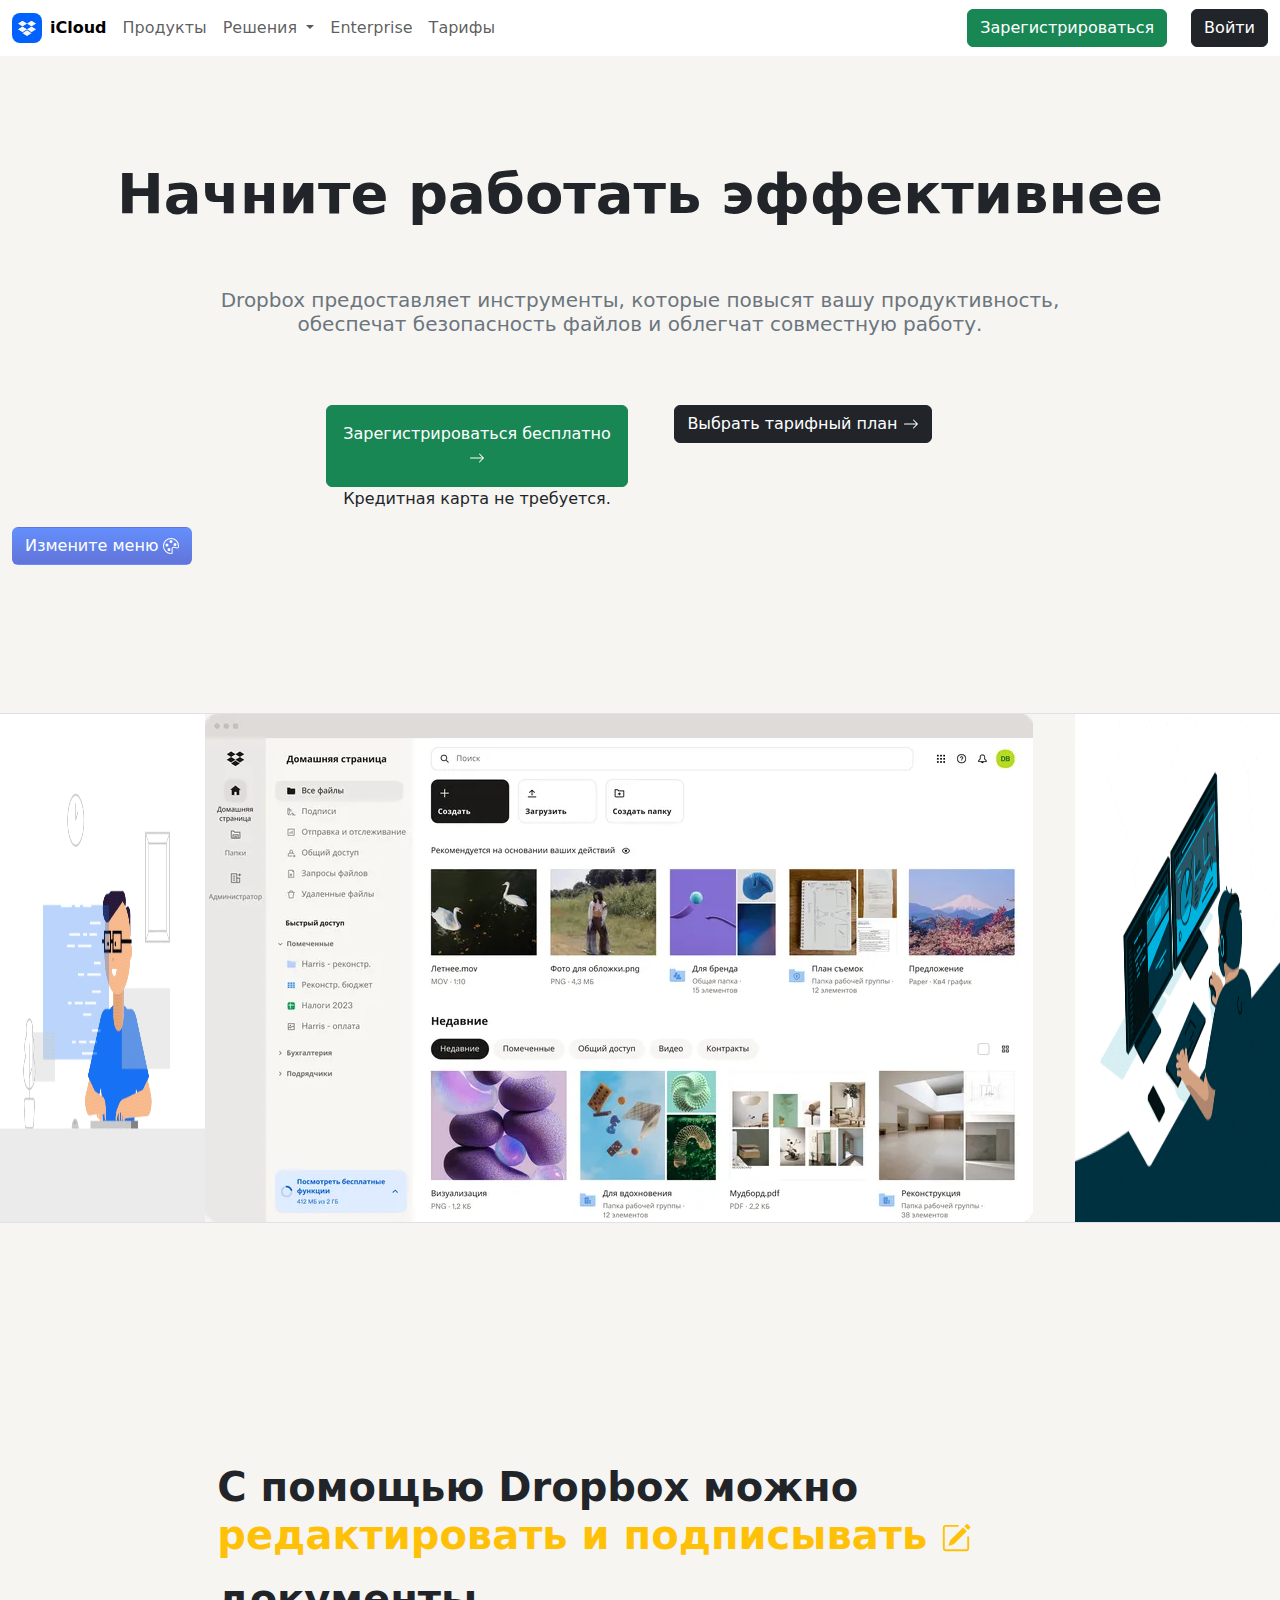
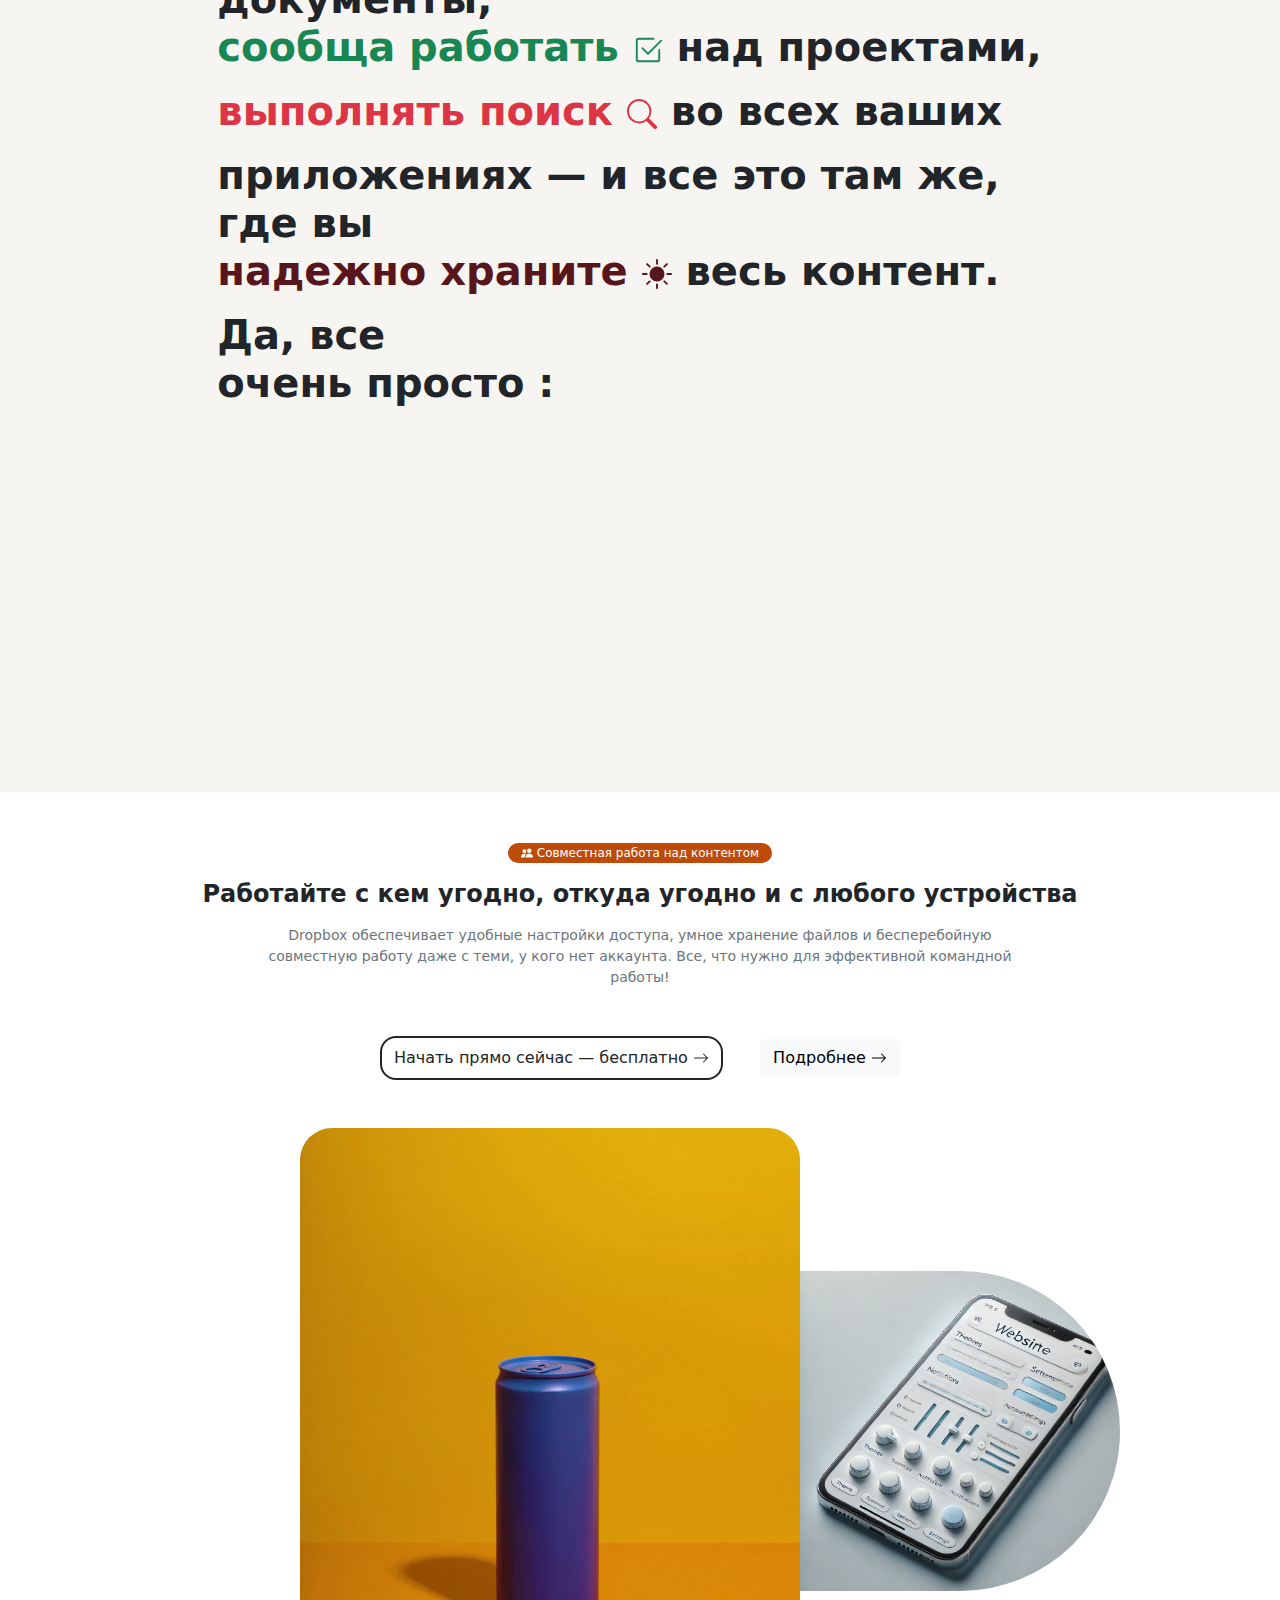
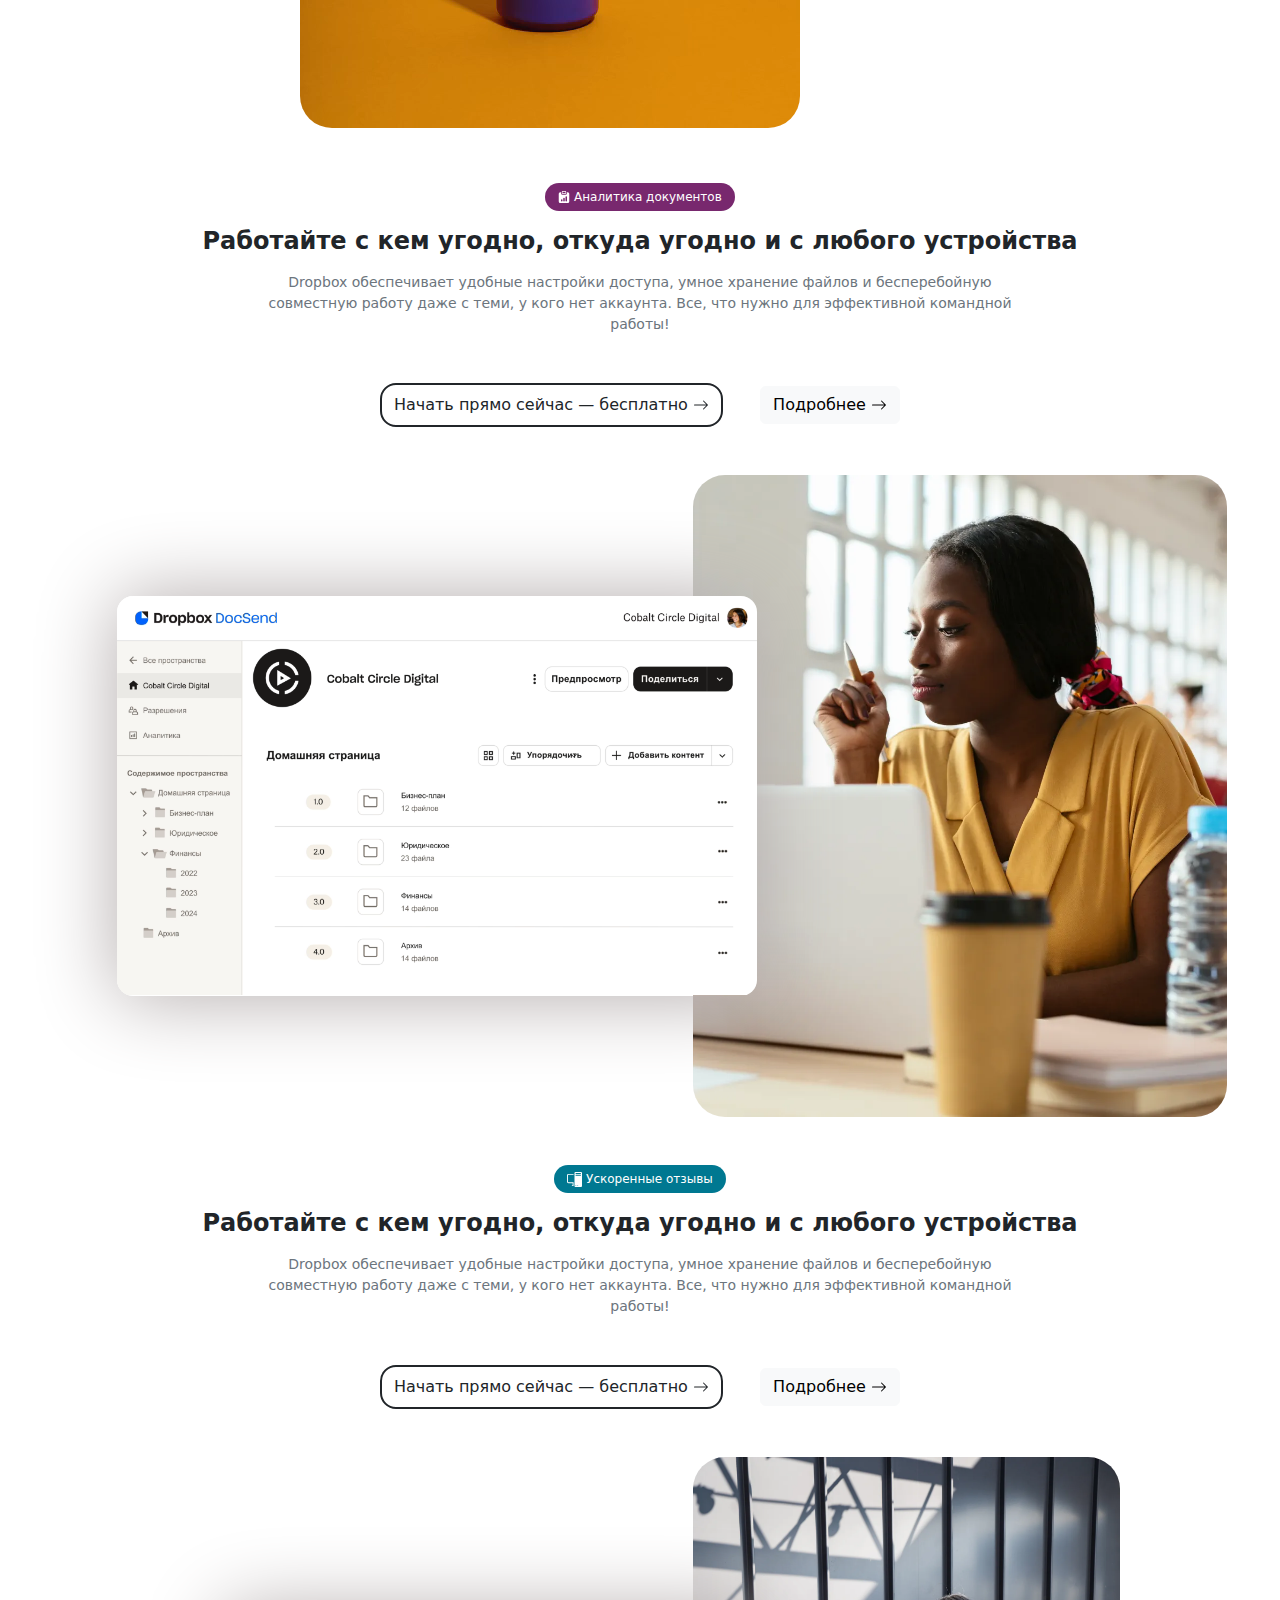
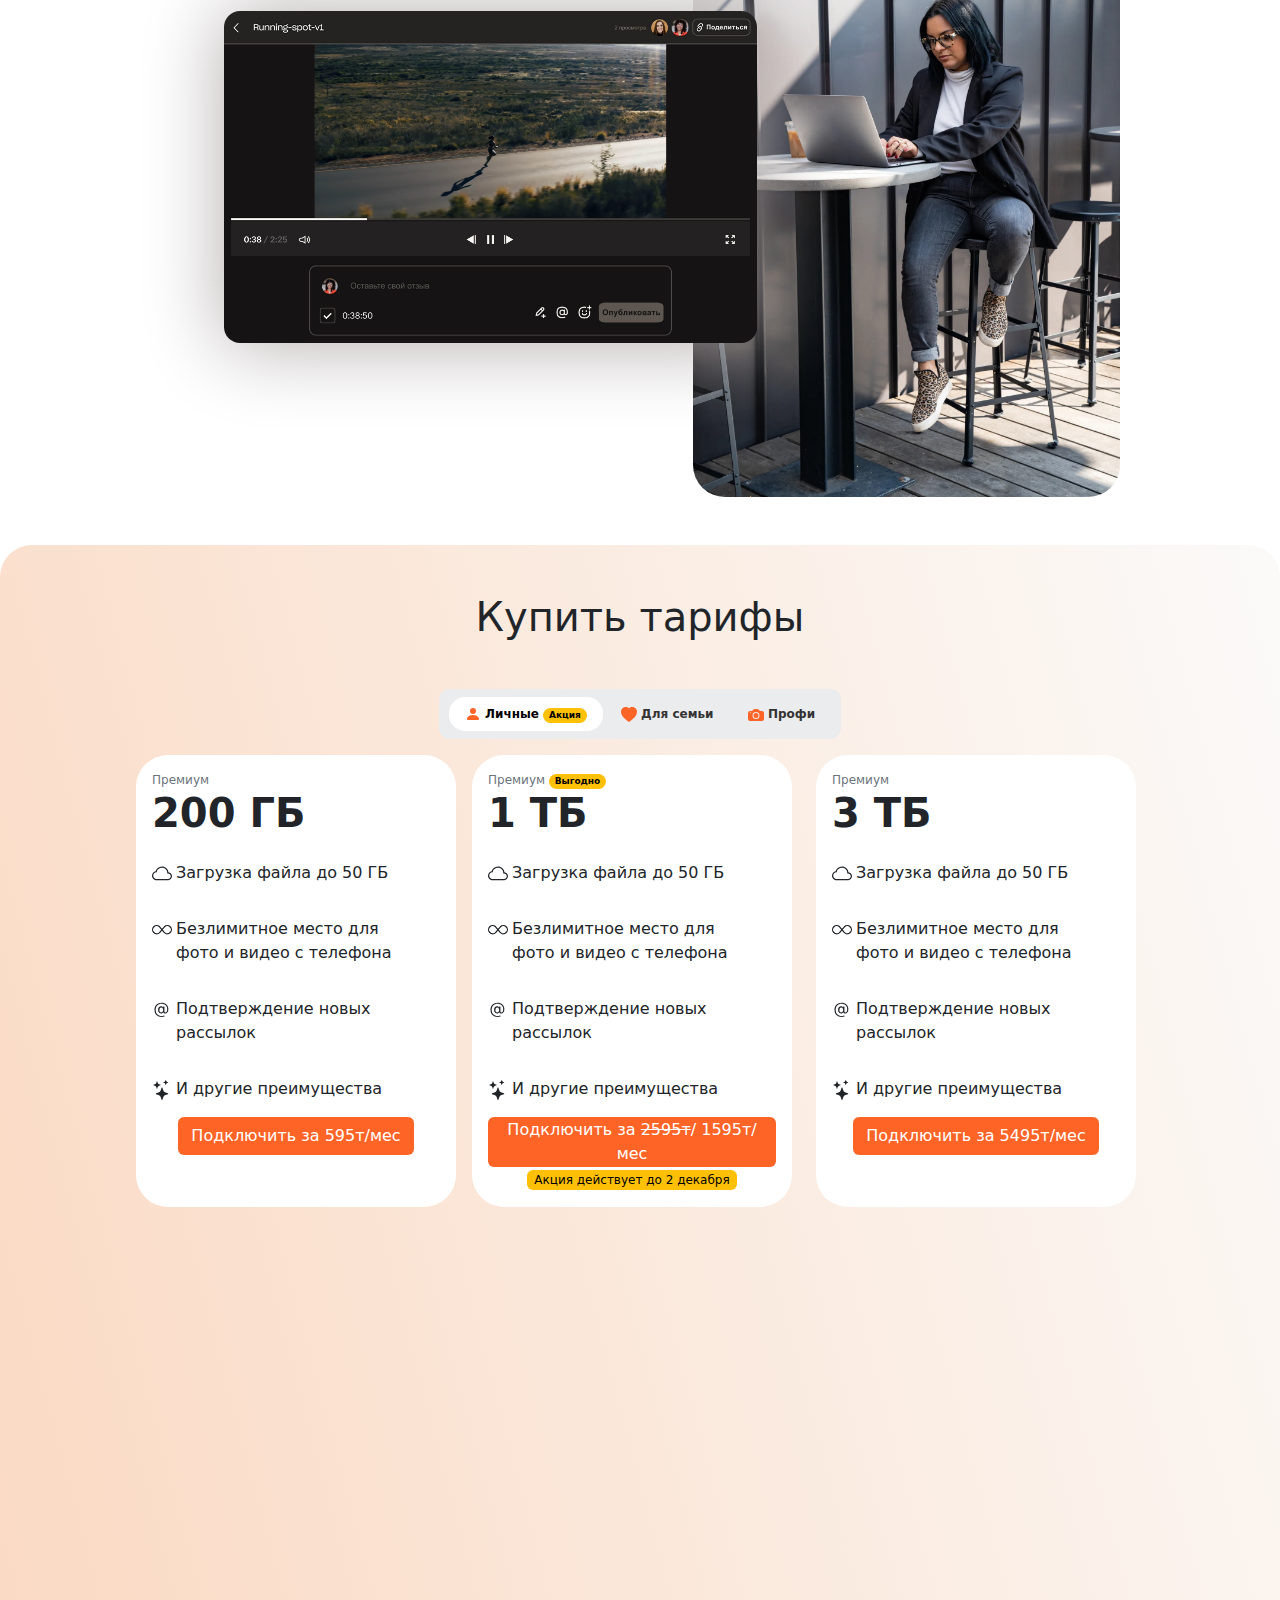
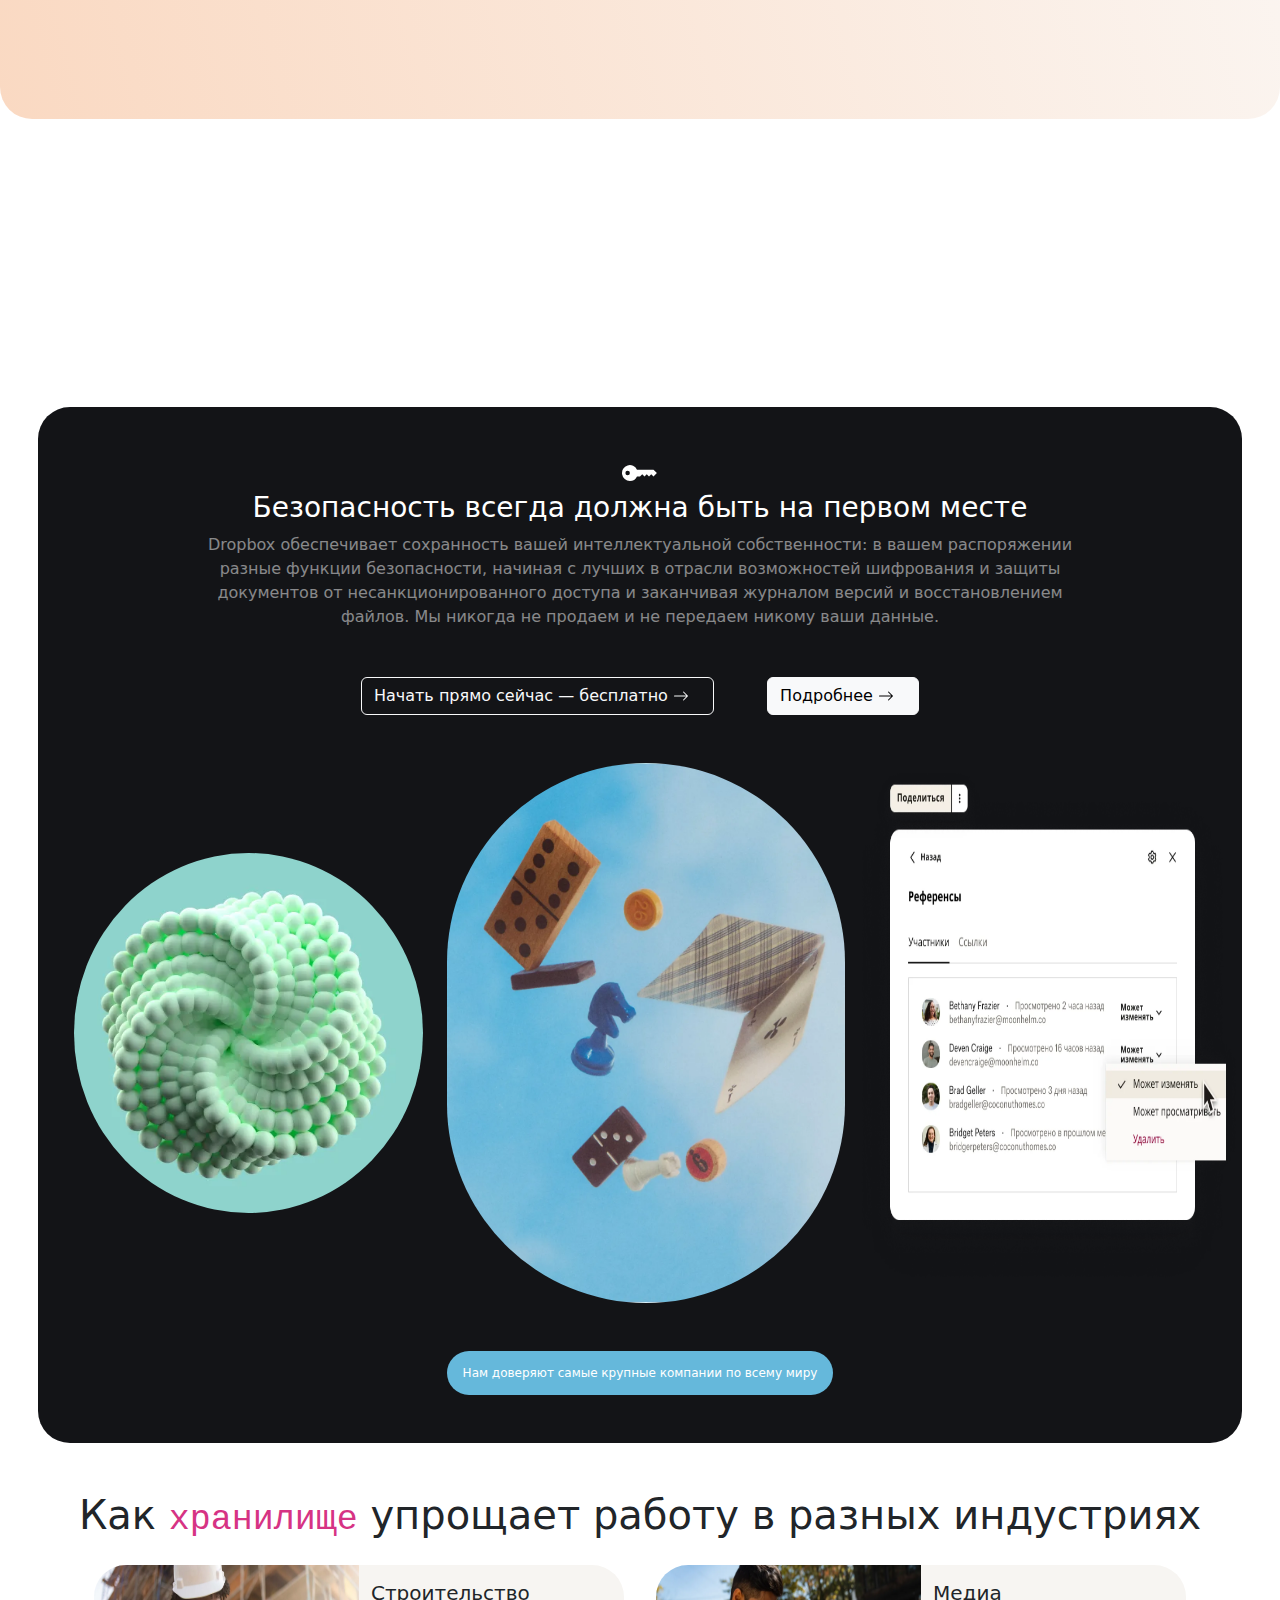
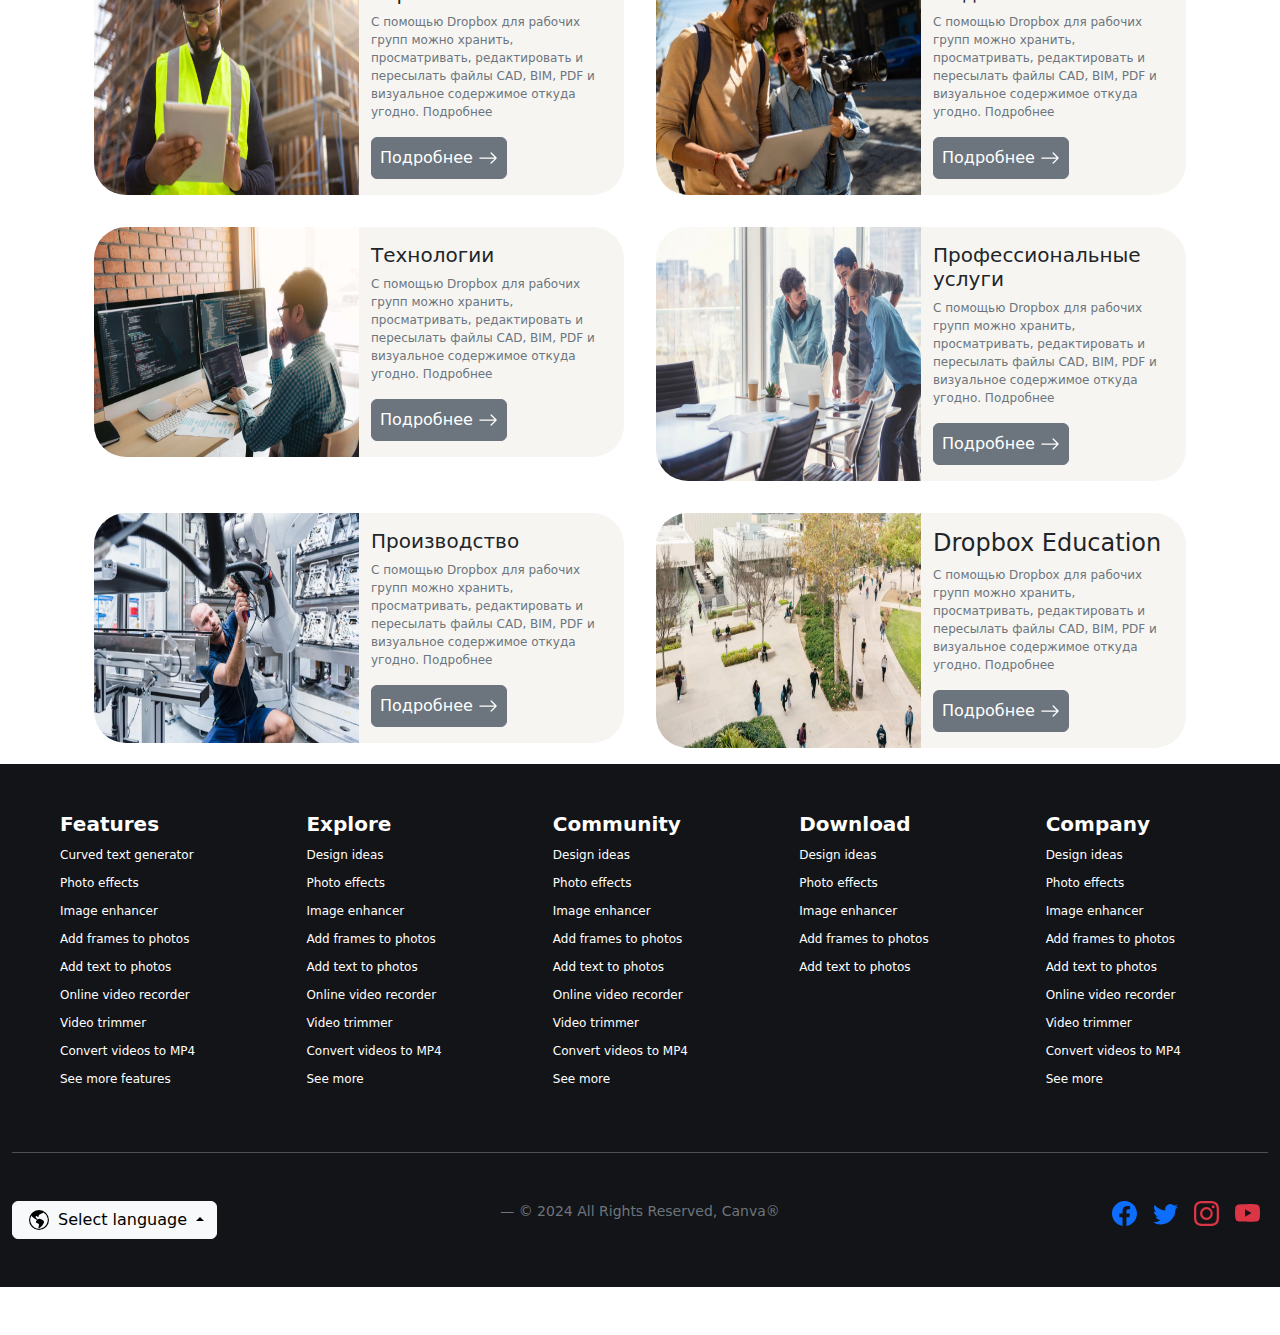
==== index.html @ e16e4b94 "Image archive" ====
<!DOCTYPE html>
<html lang="en">
  <head>
    <meta charset="UTF-8" />
    <meta name="viewport" content="width=device-width, initial-scale=1.0" />
    <title>Cloud</title>
    <link
      href="https://cdn.jsdelivr.net/npm/bootstrap@5.3.3/dist/css/bootstrap.min.css"
      rel="stylesheet"
      integrity="sha384-QWTKZyjpPEjISv5WaRU9OFeRpok6YctnYmDr5pNlyT2bRjXh0JMhjY6hW+ALEwIH"
      crossorigin="anonymous"
    />
    <link rel="stylesheet" href="./css/costom.css" />
  </head>
  <body>
   
    <div class="container-fluid overflowHidden p-0">
       <!-- navbar menu -->
      <nav class="navbar navbar-expand-lg " id="changeBg">
        <div class="container-fluid">
          <img
            src="../img/cloud2.png"
            alt="Logo"
            width="30"
            height="30"
            class="d-inline-block rounded-3 align-text-top"
          />
          <button
            class="navbar-toggler"
            type="button"
            data-bs-toggle="collapse"
            data-bs-target="#navbarSupportedContent"
            aria-controls="navbarSupportedContent"
            aria-expanded="false"
            aria-label="Toggle navigation"
          >
            <span class="navbar-toggler-icon"></span>
          </button>
          <div class="collapse navbar-collapse" id="navbarSupportedContent">
            <ul class="navbar-nav me-auto mb-2 mb-lg-0">
              <li class="nav-item">
                <a
                  class="nav-link fw-bolder active"
                  aria-current="page"
                  href="#"
                  >iCloud</a
                >
              </li>
              <li class="nav-item">
                <a class="nav-link" href="#"> Продукты</a>
              </li>
              <li class="nav-item dropdown">
                <a
                  class="nav-link dropdown-toggle"
                  href="#"
                  role="button"
                  data-bs-toggle="dropdown"
                  aria-expanded="false"
                >
                  Решения
                </a>
                <ul class="dropdown-menu">
                  <li><a class="dropdown-item" href="#">Action</a></li>
                  <li><a class="dropdown-item" href="#">Another action</a></li>
                  <li><hr class="dropdown-divider" /></li>
                  <li>
                    <a class="dropdown-item" href="#">Something else here</a>
                  </li>
                </ul>
              </li>
              <li class="nav-item">
                <a class="nav-link">Enterprise</a>
              </li>
              <li class="nav-item">
                <a class="nav-link">Тарифы</a>
              </li>
            </ul>
            
            
            <form class="d-flex" >
              <!-- Button trigger modal -->
           
                <button type="button" class="btn btn-success mx-lg-4 my-2 my-lg-0" data-bs-toggle="modal" data-bs-target="#staticBackdrop">
                  Зарегистрироваться
                </button>
              

             <!-- Modal -->
             <div class="modal fade" id="staticBackdrop" data-bs-backdrop="static" data-bs-keyboard="false" tabindex="-1" aria-labelledby="staticBackdropLabel" aria-hidden="true">
               <div class="modal-dialog">
                 <div class="modal-content">
                   <div class="modal-header">
                     <h1 class="modal-title fs-5" id="staticBackdropLabel">Зарегистрироваться или войти</h1>
                     <button type="button" class="btn-close" data-bs-dismiss="modal" aria-label="Close"></button>
                   </div>
                   <div class="modal-body">
                    
                    <form class="needs-validation" id="needs-validation" novalidate>
                      <div class="row">
                        <div class="col-11 m-3 position-relative">
                          <label for="validationTooltip01" class="form-label">First name</label>
                          <input type="text" class="form-control" id="validationTooltip01" placeholder="Введите имя:" required>
                          <div class="valid-tooltip">Looks good!</div>
                          <div class="invalid-tooltip">Пожалуйста, введите имя.</div>
                        </div>
                        <div class="col-11 m-3">
                          <label for="validationTooltip02" class="form-label">Last name</label>
                          <input type="text" class="form-control" id="validationTooltip02" placeholder="Введите фамилию:" required>
                          <div class="valid-tooltip">Looks good!</div>
                          <div class="invalid-tooltip">Пожалуйста, введите фамилию.</div>
                        </div>
                        <div class="col-11 m-3">
                          <label for="validationCustomUsername" class="form-label">Username</label>
                          <div class="input-group has-validation">
                            <input type="email" class="form-control" id="validationCustomUsername" placeholder="Введите почту:" required>
                            <span class="input-group-text">@</span>
                            <div class="invalid-feedback">Введите корректный email.</div>
                          </div>
                        </div>
                        <div class="col-11 m-3">
                          <label for="validationCustom01" class="form-label">Password</label>
                          <input type="password" class="form-control" id="validationCustom01" placeholder="Введите пароль:" required>
                          <div class="valid-feedback">Looks good!</div>
                          <div class="invalid-feedback">Пожалуйста, введите пароль.</div>
                        </div>
                        <a href="/cloud.html">
                          <div class="col-10 mx-5 mb-5 mt-3 d-grid">
                            <button class="btn btn-success" type="button"> Отправить</button>
                          </div>
                        </a>
                      </div>
                    </form>
                    

                   </div>
                   
                 </div>
               </div>
             </div>
             

                 

            </form>
            <form class="d-flex" >
              <!-- Button trigger modal -->
              <button type="button" class="btn btn-dark " data-bs-toggle="modal" data-bs-target="#staticBackdropTwo">
                Войти
              </button>

             <!-- Modal -->
             <div class="modal fade" id="staticBackdropTwo" data-bs-backdrop="static" data-bs-keyboard="false" tabindex="-1" aria-labelledby="staticBackdropLabelTwo" aria-hidden="true">
               <div class="modal-dialog">
                 <div class="modal-content">
                   <div class="modal-header">
                     <h1 class="modal-title fs-5" id="staticBackdropLabelTwo">
                      Зарегистрироваться или войти
                     </h1>
                     <button type="button" class="btn-close" data-bs-dismiss="modalTwo" aria-label="Close"></button>
                   </div>
                   <div class="modal-body">
                    
                    <form class="needs-validation" id="needs-validationtwo" novalidate>
                      <div class="row">
                       
                        <div class="col-11 m-3">
                          <label for="validationCustomUsername" class="form-label">Username</label>
                          <div class="input-group has-validation">
                            <input type="email" class="form-control" id="validationCustomUsernametwo" placeholder="Введите почту:" required>
                            <span class="input-group-text">@</span>
                            <div class="invalid-feedback">Введите корректный email.</div>
                          </div>
                        </div>
                        <div class="col-11 m-3">
                          <label for="validationCustom01" class="form-label">Password</label>
                          <input type="password" class="form-control" id="validationCustom02" placeholder="Введите пароль:" required>
                          <div class="valid-feedback">Looks good!</div>
                          <div class="invalid-feedback">Пожалуйста, введите пароль.</div>
                        </div>
                        <a href="/cloud.html">
                          <div class="col-10 mx-5 mb-5 mt-3 d-grid">
                            <button class="btn btn-success" type="button"> Отправить</button>
                          </div>
                        </a>
                      </div>
                    </form>
                    

                   </div>
                   
                 </div>
               </div>
             </div>
             

                 

            </form>
            
            
          </div>
        </div>
      </nav>
      <!-- navbar menu -->

      <!-- main -->

      <div
        class="container-costom d-flex align-items-center main-nav costom-bg"
      >
        <div class="row vh-50  text-center">
          <div class="col-12">
            <p class="display-4  fw-bold">Начните работать эффективнее</p>
          </div>
          <div class="col-12  mb-3">
            <p class="h5 text-secondary">
              Dropbox предоставляет инструменты, которые повысят вашу
              продуктивность, <br />
              обеспечат безопасность файлов и облегчат совместную работу.
            </p>
          </div>
          <div class="col-12 ">
            <div class="row d-flex  justify-content-center">
              <div class="col-md-3 ">
                <button class="btn btn-success py-3">
                  Зарегистрироваться бесплатно
                  <svg
                    xmlns="http://www.w3.org/2000/svg"
                    width="16"
                    height="16"
                    fill="currentColor"
                    class="bi bi-arrow-right"
                    viewBox="0 0 16 16"
                  >
                    <path
                      fill-rule="evenodd"
                      d="M1 8a.5.5 0 0 1 .5-.5h11.793l-3.147-3.146a.5.5 0 0 1 .708-.708l4 4a.5.5 0 0 1 0 .708l-4 4a.5.5 0 0 1-.708-.708L13.293 8.5H1.5A.5.5 0 0 1 1 8"
                    />
                  </svg>
                </button>
                <p class="fw-light">Кредитная карта не требуется.</p>
              </div>
              <div class="col-md-3 ">
                <button class="btn btn-dark">
                  Выбрать тарифный план
                  <svg
                    xmlns="http://www.w3.org/2000/svg"
                    width="16"
                    height="16"
                    fill="currentColor"
                    class="bi bi-arrow-right"
                    viewBox="0 0 16 16"
                  >
                    <path
                      fill-rule="evenodd"
                      d="M1 8a.5.5 0 0 1 .5-.5h11.793l-3.147-3.146a.5.5 0 0 1 .708-.708l4 4a.5.5 0 0 1 0 .708l-4 4a.5.5 0 0 1-.708-.708L13.293 8.5H1.5A.5.5 0 0 1 1 8"
                    />
                  </svg>
                </button>
              </div>
              <div class="row text-start">
                <div class="col-3 ">
                  <!-- Button trigger modal -->
                  <button type="button" class="btn costom-change-font-color" id="changeColorBtn"  data-bs-toggle="modal" data-bs-target="#exampleModal">
                    Измените меню 
                    <svg xmlns="http://www.w3.org/2000/svg" width="16" height="16" fill="currentColor" class="bi bi-palette" viewBox="0 0 16 16">
                      <path d="M8 5a1.5 1.5 0 1 0 0-3 1.5 1.5 0 0 0 0 3m4 3a1.5 1.5 0 1 0 0-3 1.5 1.5 0 0 0 0 3M5.5 7a1.5 1.5 0 1 1-3 0 1.5 1.5 0 0 1 3 0m.5 6a1.5 1.5 0 1 0 0-3 1.5 1.5 0 0 0 0 3"/>
                      <path d="M16 8c0 3.15-1.866 2.585-3.567 2.07C11.42 9.763 10.465 9.473 10 10c-.603.683-.475 1.819-.351 2.92C9.826 14.495 9.996 16 8 16a8 8 0 1 1 8-8m-8 7c.611 0 .654-.171.655-.176.078-.146.124-.464.07-1.119-.014-.168-.037-.37-.061-.591-.052-.464-.112-1.005-.118-1.462-.01-.707.083-1.61.704-2.314.369-.417.845-.578 1.272-.618.404-.038.812.026 1.16.104.343.077.702.186 1.025.284l.028.008c.346.105.658.199.953.266.653.148.904.083.991.024C14.717 9.38 15 9.161 15 8a7 7 0 1 0-7 7"/>
                    </svg>
                  </button>

                  <!-- Modal -->
                  <div class="modal fade " id="exampleModal" tabindex="-1" aria-labelledby="exampleModalLabel" aria-hidden="true">
                    <div class="modal-dialog ">
                      <div class="modal-content costomGradientCostom ">
                        <div class="modal-header">
                          <h1 class="modal-title fs-5" id="exampleModalLabel">
                            Измените цвета 
                            <svg xmlns="http://www.w3.org/2000/svg" width="26" height="26" fill="currentColor" class="bi bi-palette" viewBox="0 0 16 16">
                              <path d="M8 5a1.5 1.5 0 1 0 0-3 1.5 1.5 0 0 0 0 3m4 3a1.5 1.5 0 1 0 0-3 1.5 1.5 0 0 0 0 3M5.5 7a1.5 1.5 0 1 1-3 0 1.5 1.5 0 0 1 3 0m.5 6a1.5 1.5 0 1 0 0-3 1.5 1.5 0 0 0 0 3"/>
                              <path d="M16 8c0 3.15-1.866 2.585-3.567 2.07C11.42 9.763 10.465 9.473 10 10c-.603.683-.475 1.819-.351 2.92C9.826 14.495 9.996 16 8 16a8 8 0 1 1 8-8m-8 7c.611 0 .654-.171.655-.176.078-.146.124-.464.07-1.119-.014-.168-.037-.37-.061-.591-.052-.464-.112-1.005-.118-1.462-.01-.707.083-1.61.704-2.314.369-.417.845-.578 1.272-.618.404-.038.812.026 1.16.104.343.077.702.186 1.025.284l.028.008c.346.105.658.199.953.266.653.148.904.083.991.024C14.717 9.38 15 9.161 15 8a7 7 0 1 0-7 7"/>
                            </svg>
                          </h1>
                          <button type="button" class="btn-close" data-bs-dismiss="modal" aria-label="Close"></button>
                        </div>
                        <div class="modal-body">
                          <div class=" col-11 my-lg-2 text-start  mt-3">

                            <button type="button" class="btn btn-primary">
                              <svg xmlns="http://www.w3.org/2000/svg" width="16" height="16" fill="currentColor" class="bi bi-paint-bucket" viewBox="0 0 16 16">
                                <path d="M6.192 2.78c-.458-.677-.927-1.248-1.35-1.643a3 3 0 0 0-.71-.515c-.217-.104-.56-.205-.882-.02-.367.213-.427.63-.43.896-.003.304.064.664.173 1.044.196.687.556 1.528 1.035 2.402L.752 8.22c-.277.277-.269.656-.218.918.055.283.187.593.36.903.348.627.92 1.361 1.626 2.068.707.707 1.441 1.278 2.068 1.626.31.173.62.305.903.36.262.05.64.059.918-.218l5.615-5.615c.118.257.092.512.05.939-.03.292-.068.665-.073 1.176v.123h.003a1 1 0 0 0 1.993 0H14v-.057a1 1 0 0 0-.004-.117c-.055-1.25-.7-2.738-1.86-3.494a4 4 0 0 0-.211-.434c-.349-.626-.92-1.36-1.627-2.067S8.857 3.052 8.23 2.704c-.31-.172-.62-.304-.903-.36-.262-.05-.64-.058-.918.219zM4.16 1.867c.381.356.844.922 1.311 1.632l-.704.705c-.382-.727-.66-1.402-.813-1.938a3.3 3.3 0 0 1-.131-.673q.137.09.337.274m.394 3.965c.54.852 1.107 1.567 1.607 2.033a.5.5 0 1 0 .682-.732c-.453-.422-1.017-1.136-1.564-2.027l1.088-1.088q.081.181.183.365c.349.627.92 1.361 1.627 2.068.706.707 1.44 1.278 2.068 1.626q.183.103.365.183l-4.861 4.862-.068-.01c-.137-.027-.342-.104-.608-.252-.524-.292-1.186-.8-1.846-1.46s-1.168-1.32-1.46-1.846c-.147-.265-.225-.47-.251-.607l-.01-.068zm2.87-1.935a2.4 2.4 0 0 1-.241-.561c.135.033.324.11.562.241.524.292 1.186.8 1.846 1.46.45.45.83.901 1.118 1.31a3.5 3.5 0 0 0-1.066.091 11 11 0 0 1-.76-.694c-.66-.66-1.167-1.322-1.458-1.847z"/>
                              </svg>
                            </button>
                            <button type="button" class="btn costombgForNavbar">
                              <svg xmlns="http://www.w3.org/2000/svg" width="16" height="16" fill="currentColor" class="bi bi-paint-bucket text-white" viewBox="0 0 16 16">
                                <path d="M6.192 2.78c-.458-.677-.927-1.248-1.35-1.643a3 3 0 0 0-.71-.515c-.217-.104-.56-.205-.882-.02-.367.213-.427.63-.43.896-.003.304.064.664.173 1.044.196.687.556 1.528 1.035 2.402L.752 8.22c-.277.277-.269.656-.218.918.055.283.187.593.36.903.348.627.92 1.361 1.626 2.068.707.707 1.441 1.278 2.068 1.626.31.173.62.305.903.36.262.05.64.059.918-.218l5.615-5.615c.118.257.092.512.05.939-.03.292-.068.665-.073 1.176v.123h.003a1 1 0 0 0 1.993 0H14v-.057a1 1 0 0 0-.004-.117c-.055-1.25-.7-2.738-1.86-3.494a4 4 0 0 0-.211-.434c-.349-.626-.92-1.36-1.627-2.067S8.857 3.052 8.23 2.704c-.31-.172-.62-.304-.903-.36-.262-.05-.64-.058-.918.219zM4.16 1.867c.381.356.844.922 1.311 1.632l-.704.705c-.382-.727-.66-1.402-.813-1.938a3.3 3.3 0 0 1-.131-.673q.137.09.337.274m.394 3.965c.54.852 1.107 1.567 1.607 2.033a.5.5 0 1 0 .682-.732c-.453-.422-1.017-1.136-1.564-2.027l1.088-1.088q.081.181.183.365c.349.627.92 1.361 1.627 2.068.706.707 1.44 1.278 2.068 1.626q.183.103.365.183l-4.861 4.862-.068-.01c-.137-.027-.342-.104-.608-.252-.524-.292-1.186-.8-1.846-1.46s-1.168-1.32-1.46-1.846c-.147-.265-.225-.47-.251-.607l-.01-.068zm2.87-1.935a2.4 2.4 0 0 1-.241-.561c.135.033.324.11.562.241.524.292 1.186.8 1.846 1.46.45.45.83.901 1.118 1.31a3.5 3.5 0 0 0-1.066.091 11 11 0 0 1-.76-.694c-.66-.66-1.167-1.322-1.458-1.847z"/>
                              </svg>
                            </button>
                            <button type="button" class="btn btn-secondary">
                              <svg xmlns="http://www.w3.org/2000/svg" width="16" height="16" fill="currentColor" class="bi bi-paint-bucket" viewBox="0 0 16 16">
                                <path d="M6.192 2.78c-.458-.677-.927-1.248-1.35-1.643a3 3 0 0 0-.71-.515c-.217-.104-.56-.205-.882-.02-.367.213-.427.63-.43.896-.003.304.064.664.173 1.044.196.687.556 1.528 1.035 2.402L.752 8.22c-.277.277-.269.656-.218.918.055.283.187.593.36.903.348.627.92 1.361 1.626 2.068.707.707 1.441 1.278 2.068 1.626.31.173.62.305.903.36.262.05.64.059.918-.218l5.615-5.615c.118.257.092.512.05.939-.03.292-.068.665-.073 1.176v.123h.003a1 1 0 0 0 1.993 0H14v-.057a1 1 0 0 0-.004-.117c-.055-1.25-.7-2.738-1.86-3.494a4 4 0 0 0-.211-.434c-.349-.626-.92-1.36-1.627-2.067S8.857 3.052 8.23 2.704c-.31-.172-.62-.304-.903-.36-.262-.05-.64-.058-.918.219zM4.16 1.867c.381.356.844.922 1.311 1.632l-.704.705c-.382-.727-.66-1.402-.813-1.938a3.3 3.3 0 0 1-.131-.673q.137.09.337.274m.394 3.965c.54.852 1.107 1.567 1.607 2.033a.5.5 0 1 0 .682-.732c-.453-.422-1.017-1.136-1.564-2.027l1.088-1.088q.081.181.183.365c.349.627.92 1.361 1.627 2.068.706.707 1.44 1.278 2.068 1.626q.183.103.365.183l-4.861 4.862-.068-.01c-.137-.027-.342-.104-.608-.252-.524-.292-1.186-.8-1.846-1.46s-1.168-1.32-1.46-1.846c-.147-.265-.225-.47-.251-.607l-.01-.068zm2.87-1.935a2.4 2.4 0 0 1-.241-.561c.135.033.324.11.562.241.524.292 1.186.8 1.846 1.46.45.45.83.901 1.118 1.31a3.5 3.5 0 0 0-1.066.091 11 11 0 0 1-.76-.694c-.66-.66-1.167-1.322-1.458-1.847z"/>
                              </svg>
                            </button>
                            <button type="button" class="btn btn-danger">
                              <svg xmlns="http://www.w3.org/2000/svg" width="16" height="16" fill="currentColor" class="bi bi-paint-bucket" viewBox="0 0 16 16">
                                <path d="M6.192 2.78c-.458-.677-.927-1.248-1.35-1.643a3 3 0 0 0-.71-.515c-.217-.104-.56-.205-.882-.02-.367.213-.427.63-.43.896-.003.304.064.664.173 1.044.196.687.556 1.528 1.035 2.402L.752 8.22c-.277.277-.269.656-.218.918.055.283.187.593.36.903.348.627.92 1.361 1.626 2.068.707.707 1.441 1.278 2.068 1.626.31.173.62.305.903.36.262.05.64.059.918-.218l5.615-5.615c.118.257.092.512.05.939-.03.292-.068.665-.073 1.176v.123h.003a1 1 0 0 0 1.993 0H14v-.057a1 1 0 0 0-.004-.117c-.055-1.25-.7-2.738-1.86-3.494a4 4 0 0 0-.211-.434c-.349-.626-.92-1.36-1.627-2.067S8.857 3.052 8.23 2.704c-.31-.172-.62-.304-.903-.36-.262-.05-.64-.058-.918.219zM4.16 1.867c.381.356.844.922 1.311 1.632l-.704.705c-.382-.727-.66-1.402-.813-1.938a3.3 3.3 0 0 1-.131-.673q.137.09.337.274m.394 3.965c.54.852 1.107 1.567 1.607 2.033a.5.5 0 1 0 .682-.732c-.453-.422-1.017-1.136-1.564-2.027l1.088-1.088q.081.181.183.365c.349.627.92 1.361 1.627 2.068.706.707 1.44 1.278 2.068 1.626q.183.103.365.183l-4.861 4.862-.068-.01c-.137-.027-.342-.104-.608-.252-.524-.292-1.186-.8-1.846-1.46s-1.168-1.32-1.46-1.846c-.147-.265-.225-.47-.251-.607l-.01-.068zm2.87-1.935a2.4 2.4 0 0 1-.241-.561c.135.033.324.11.562.241.524.292 1.186.8 1.846 1.46.45.45.83.901 1.118 1.31a3.5 3.5 0 0 0-1.066.091 11 11 0 0 1-.76-.694c-.66-.66-1.167-1.322-1.458-1.847z"/>
                              </svg>
                            </button>
                            <button type="button" class="btn btn-warning">
                              <svg xmlns="http://www.w3.org/2000/svg" width="16" height="16" fill="currentColor" class="bi bi-paint-bucket" viewBox="0 0 16 16">
                                <path d="M6.192 2.78c-.458-.677-.927-1.248-1.35-1.643a3 3 0 0 0-.71-.515c-.217-.104-.56-.205-.882-.02-.367.213-.427.63-.43.896-.003.304.064.664.173 1.044.196.687.556 1.528 1.035 2.402L.752 8.22c-.277.277-.269.656-.218.918.055.283.187.593.36.903.348.627.92 1.361 1.626 2.068.707.707 1.441 1.278 2.068 1.626.31.173.62.305.903.36.262.05.64.059.918-.218l5.615-5.615c.118.257.092.512.05.939-.03.292-.068.665-.073 1.176v.123h.003a1 1 0 0 0 1.993 0H14v-.057a1 1 0 0 0-.004-.117c-.055-1.25-.7-2.738-1.86-3.494a4 4 0 0 0-.211-.434c-.349-.626-.92-1.36-1.627-2.067S8.857 3.052 8.23 2.704c-.31-.172-.62-.304-.903-.36-.262-.05-.64-.058-.918.219zM4.16 1.867c.381.356.844.922 1.311 1.632l-.704.705c-.382-.727-.66-1.402-.813-1.938a3.3 3.3 0 0 1-.131-.673q.137.09.337.274m.394 3.965c.54.852 1.107 1.567 1.607 2.033a.5.5 0 1 0 .682-.732c-.453-.422-1.017-1.136-1.564-2.027l1.088-1.088q.081.181.183.365c.349.627.92 1.361 1.627 2.068.706.707 1.44 1.278 2.068 1.626q.183.103.365.183l-4.861 4.862-.068-.01c-.137-.027-.342-.104-.608-.252-.524-.292-1.186-.8-1.846-1.46s-1.168-1.32-1.46-1.846c-.147-.265-.225-.47-.251-.607l-.01-.068zm2.87-1.935a2.4 2.4 0 0 1-.241-.561c.135.033.324.11.562.241.524.292 1.186.8 1.846 1.46.45.45.83.901 1.118 1.31a3.5 3.5 0 0 0-1.066.091 11 11 0 0 1-.76-.694c-.66-.66-1.167-1.322-1.458-1.847z"/>
                              </svg>
                            </button>
                            <button type="button" class="btn btn-info">
                              <svg xmlns="http://www.w3.org/2000/svg" width="16" height="16" fill="currentColor" class="bi bi-paint-bucket" viewBox="0 0 16 16">
                                <path d="M6.192 2.78c-.458-.677-.927-1.248-1.35-1.643a3 3 0 0 0-.71-.515c-.217-.104-.56-.205-.882-.02-.367.213-.427.63-.43.896-.003.304.064.664.173 1.044.196.687.556 1.528 1.035 2.402L.752 8.22c-.277.277-.269.656-.218.918.055.283.187.593.36.903.348.627.92 1.361 1.626 2.068.707.707 1.441 1.278 2.068 1.626.31.173.62.305.903.36.262.05.64.059.918-.218l5.615-5.615c.118.257.092.512.05.939-.03.292-.068.665-.073 1.176v.123h.003a1 1 0 0 0 1.993 0H14v-.057a1 1 0 0 0-.004-.117c-.055-1.25-.7-2.738-1.86-3.494a4 4 0 0 0-.211-.434c-.349-.626-.92-1.36-1.627-2.067S8.857 3.052 8.23 2.704c-.31-.172-.62-.304-.903-.36-.262-.05-.64-.058-.918.219zM4.16 1.867c.381.356.844.922 1.311 1.632l-.704.705c-.382-.727-.66-1.402-.813-1.938a3.3 3.3 0 0 1-.131-.673q.137.09.337.274m.394 3.965c.54.852 1.107 1.567 1.607 2.033a.5.5 0 1 0 .682-.732c-.453-.422-1.017-1.136-1.564-2.027l1.088-1.088q.081.181.183.365c.349.627.92 1.361 1.627 2.068.706.707 1.44 1.278 2.068 1.626q.183.103.365.183l-4.861 4.862-.068-.01c-.137-.027-.342-.104-.608-.252-.524-.292-1.186-.8-1.846-1.46s-1.168-1.32-1.46-1.846c-.147-.265-.225-.47-.251-.607l-.01-.068zm2.87-1.935a2.4 2.4 0 0 1-.241-.561c.135.033.324.11.562.241.524.292 1.186.8 1.846 1.46.45.45.83.901 1.118 1.31a3.5 3.5 0 0 0-1.066.091 11 11 0 0 1-.76-.694c-.66-.66-1.167-1.322-1.458-1.847z"/>
                              </svg>
                            </button>
                            <button type="button" class="btn btn-light border-black">
                              <svg xmlns="http://www.w3.org/2000/svg" width="16" height="16" fill="currentColor" class="bi bi-paint-bucket" viewBox="0 0 16 16">
                                <path d="M6.192 2.78c-.458-.677-.927-1.248-1.35-1.643a3 3 0 0 0-.71-.515c-.217-.104-.56-.205-.882-.02-.367.213-.427.63-.43.896-.003.304.064.664.173 1.044.196.687.556 1.528 1.035 2.402L.752 8.22c-.277.277-.269.656-.218.918.055.283.187.593.36.903.348.627.92 1.361 1.626 2.068.707.707 1.441 1.278 2.068 1.626.31.173.62.305.903.36.262.05.64.059.918-.218l5.615-5.615c.118.257.092.512.05.939-.03.292-.068.665-.073 1.176v.123h.003a1 1 0 0 0 1.993 0H14v-.057a1 1 0 0 0-.004-.117c-.055-1.25-.7-2.738-1.86-3.494a4 4 0 0 0-.211-.434c-.349-.626-.92-1.36-1.627-2.067S8.857 3.052 8.23 2.704c-.31-.172-.62-.304-.903-.36-.262-.05-.64-.058-.918.219zM4.16 1.867c.381.356.844.922 1.311 1.632l-.704.705c-.382-.727-.66-1.402-.813-1.938a3.3 3.3 0 0 1-.131-.673q.137.09.337.274m.394 3.965c.54.852 1.107 1.567 1.607 2.033a.5.5 0 1 0 .682-.732c-.453-.422-1.017-1.136-1.564-2.027l1.088-1.088q.081.181.183.365c.349.627.92 1.361 1.627 2.068.706.707 1.44 1.278 2.068 1.626q.183.103.365.183l-4.861 4.862-.068-.01c-.137-.027-.342-.104-.608-.252-.524-.292-1.186-.8-1.846-1.46s-1.168-1.32-1.46-1.846c-.147-.265-.225-.47-.251-.607l-.01-.068zm2.87-1.935a2.4 2.4 0 0 1-.241-.561c.135.033.324.11.562.241.524.292 1.186.8 1.846 1.46.45.45.83.901 1.118 1.31a3.5 3.5 0 0 0-1.066.091 11 11 0 0 1-.76-.694c-.66-.66-1.167-1.322-1.458-1.847z"/>
                              </svg>
                            </button>
            
                          </div>
                   
                        </div>
                        
                      </div>
                    </div>
                  </div>
                </div>
              </div>
           
                

              
              

            </div>
          </div>
        </div>
      </div>

      <!-- maintwo -->

      <div class="container-fluid costom-bg border-top p-0">
        <div class="row ">

          <div class="col-6 col-lg-2 order-1 order-lg-1  d-flex p-0">
            <img src="./img/cloud7.gif" class="img-fluid"  alt="" />
          </div>
          <div class=" col-12 col-lg-8 order-3 order-lg-2  p-0">
            <img src="./img/cloud5.webp" class="img-fluid" alt="" />
          </div>
          <div class="col-6 col-lg-2 order-2 order-lg-3  d-flex p-0">
            <img src="./img/cloud6.gif" class="img-fluid mx-auto" alt="" />
          </div>

        </div>
      </div>

      <!-- text С помощью Dropbox можно  -->
      <div class="container-fluid costom-bg border-top vh-130 p-0">
        <br /><br /><br /><br /><br /><br /><br /><br /><br /><br />
        <div class="row d-flex justify-content-center">
          <div class="col-8 text- text-start display-6 fw-bold">
            С помощью Dropbox можно <br />
            <p class="text-warning d-inline-block">
              <span
                class="simple-text text-warning"
                data-bs-toggle="tooltip"
                data-bs-placement="top"
                data-bs-custom-class="custom-tooltip"
                data-bs-title="Lorem ipsum, dolor sit amet consectetur adipisicing elit. Iusto temporibus maiores corporis. Porro eveniet vitae aliquid amet incidunt quaerat fugiat."
              >
                редактировать и подписывать
              </span>
              <svg
                xmlns="http://www.w3.org/2000/svg"
                width="30"
                height="30"
                fill="currentColor"
                class="bi bi-pencil-square"
                viewBox="0 0 16 16"
              >
                <path
                  d="M15.502 1.94a.5.5 0 0 1 0 .706L14.459 3.69l-2-2L13.502.646a.5.5 0 0 1 .707 0l1.293 1.293zm-1.75 2.456-2-2L4.939 9.21a.5.5 0 0 0-.121.196l-.805 2.414a.25.25 0 0 0 .316.316l2.414-.805a.5.5 0 0 0 .196-.12l6.813-6.814z"
                />
                <path
                  fill-rule="evenodd"
                  d="M1 13.5A1.5 1.5 0 0 0 2.5 15h11a1.5 1.5 0 0 0 1.5-1.5v-6a.5.5 0 0 0-1 0v6a.5.5 0 0 1-.5.5h-11a.5.5 0 0 1-.5-.5v-11a.5.5 0 0 1 .5-.5H9a.5.5 0 0 0 0-1H2.5A1.5 1.5 0 0 0 1 2.5z"
                />
              </svg>
            </p>
            документы, <br />
            <p class="text-success d-inline-block">
              сообща работать
              <svg
                xmlns="http://www.w3.org/2000/svg"
                width="30"
                height="30"
                fill="currentColor"
                class="bi bi-check2-square"
                viewBox="0 0 16 16"
              >
                <path
                  d="M3 14.5A1.5 1.5 0 0 1 1.5 13V3A1.5 1.5 0 0 1 3 1.5h8a.5.5 0 0 1 0 1H3a.5.5 0 0 0-.5.5v10a.5.5 0 0 0 .5.5h10a.5.5 0 0 0 .5-.5V8a.5.5 0 0 1 1 0v5a1.5 1.5 0 0 1-1.5 1.5z"
                />
                <path
                  d="m8.354 10.354 7-7a.5.5 0 0 0-.708-.708L8 9.293 5.354 6.646a.5.5 0 1 0-.708.708l3 3a.5.5 0 0 0 .708 0"
                />
              </svg>
            </p>
            над проектами, <br />
            <p class="text-danger d-inline-block">
              выполнять поиск
              <svg
                xmlns="http://www.w3.org/2000/svg"
                width="30"
                height="30"
                fill="currentColor"
                class="bi bi-search"
                viewBox="0 0 16 16"
              >
                <path
                  d="M11.742 10.344a6.5 6.5 0 1 0-1.397 1.398h-.001q.044.06.098.115l3.85 3.85a1 1 0 0 0 1.415-1.414l-3.85-3.85a1 1 0 0 0-.115-.1zM12 6.5a5.5 5.5 0 1 1-11 0 5.5 5.5 0 0 1 11 0"
                />
              </svg>
            </p>
            во всех ваших <br />
            приложениях — и все это там же, где вы <br />
            <p class="text-danger-emphasis d-inline-block">
              надежно храните
              <svg
                xmlns="http://www.w3.org/2000/svg"
                width="30"
                height="30"
                fill="currentColor"
                class="bi bi-brightness-high-fill"
                viewBox="0 0 16 16"
              >
                <path
                  d="M12 8a4 4 0 1 1-8 0 4 4 0 0 1 8 0M8 0a.5.5 0 0 1 .5.5v2a.5.5 0 0 1-1 0v-2A.5.5 0 0 1 8 0m0 13a.5.5 0 0 1 .5.5v2a.5.5 0 0 1-1 0v-2A.5.5 0 0 1 8 13m8-5a.5.5 0 0 1-.5.5h-2a.5.5 0 0 1 0-1h2a.5.5 0 0 1 .5.5M3 8a.5.5 0 0 1-.5.5h-2a.5.5 0 0 1 0-1h2A.5.5 0 0 1 3 8m10.657-5.657a.5.5 0 0 1 0 .707l-1.414 1.415a.5.5 0 1 1-.707-.708l1.414-1.414a.5.5 0 0 1 .707 0m-9.193 9.193a.5.5 0 0 1 0 .707L3.05 13.657a.5.5 0 0 1-.707-.707l1.414-1.414a.5.5 0 0 1 .707 0m9.193 2.121a.5.5 0 0 1-.707 0l-1.414-1.414a.5.5 0 0 1 .707-.707l1.414 1.414a.5.5 0 0 1 0 .707M4.464 4.465a.5.5 0 0 1-.707 0L2.343 3.05a.5.5 0 1 1 .707-.707l1.414 1.414a.5.5 0 0 1 0 .708"
                />
              </svg>
            </p>
            весь контент. Да, все <br />
            очень просто :
          </div>
          <br /><br /><br /><br /><br /><br /><br /><br /><br /><br />
        </div>
      </div>
      <!-- text С помощью Dropbox можно -->

      <!-- the key of any device -->
      <div
        class="container-fluid h-auto my-5 bg-white d-flex align-items-center"
      >
        <div class="row text-center">
          <div class="col-12">
            <button class="rounded-pill btn btn-costom py-0 fs-small">
              <svg
                xmlns="http://www.w3.org/2000/svg"
                width="12"
                height="12"
                fill="currentColor"
                class="bi bi-people-fill"
                viewBox="0 0 16 16"
              >
                <path
                  d="M7 14s-1 0-1-1 1-4 5-4 5 3 5 4-1 1-1 1zm4-6a3 3 0 1 0 0-6 3 3 0 0 0 0 6m-5.784 6A2.24 2.24 0 0 1 5 13c0-1.355.68-2.75 1.936-3.72A6.3 6.3 0 0 0 5 9c-4 0-5 3-5 4s1 1 1 1zM4.5 8a2.5 2.5 0 1 0 0-5 2.5 2.5 0 0 0 0 5"
                />
              </svg>
              Совместная работа над контентом
            </button>
          </div>
          <div class="col-12 h4 fw-bold mt-3">
            Работайте с кем угодно, откуда угодно и с любого устройства
          </div>
          <div class="col-12 text-secondary small fw-light mb-5 mt-2">
            Dropbox обеспечивает удобные настройки доступа, умное хранение
            файлов и бесперебойную <br />
            совместную работу даже с теми, у кого нет аккаунта. Все, что нужно
            для эффективной командной <br />
            работы!
          </div>
          <div class="col-12">
            <button
              class="btn my-3 my-md-0 btn-outline-dark mx-3 rounded-4 py-2 border-2"
              type="button"
            >
              Начать прямо сейчас — бесплатно
              <svg
                xmlns="http://www.w3.org/2000/svg"
                width="16"
                height="16"
                fill="currentColor"
                class="bi bi-arrow-right"
                viewBox="0 0 16 16"
              >
                <path
                  fill-rule="evenodd"
                  d="M1 8a.5.5 0 0 1 .5-.5h11.793l-3.147-3.146a.5.5 0 0 1 .708-.708l4 4a.5.5 0 0 1 0 .708l-4 4a.5.5 0 0 1-.708-.708L13.293 8.5H1.5A.5.5 0 0 1 1 8"
                />
              </svg>
            </button>
            <button class="btn btn-light mx-3" type="button">
              Подробнее
              <svg
                xmlns="http://www.w3.org/2000/svg"
                width="16"
                height="16"
                fill="currentColor"
                class="bi bi-arrow-right"
                viewBox="0 0 16 16"
              >
                <path
                  fill-rule="evenodd"
                  d="M1 8a.5.5 0 0 1 .5-.5h11.793l-3.147-3.146a.5.5 0 0 1 .708-.708l4 4a.5.5 0 0 1 0 .708l-4 4a.5.5 0 0 1-.708-.708L13.293 8.5H1.5A.5.5 0 0 1 1 8"
                />
              </svg>
            </button>
          </div>
        </div>
      </div>

      <!-- the key of any device -->

      <!-- img -->
      <div
        class="container-fluid h-auto my-5 bg-white d-flex align-items-center"
      >
        <div class="row d-flex justify-content-center align-items-center">
          <div class="col-4 p-0 text-end  col-lg-6">
            <video
              src="./img/cloud8.mp4 "
              autoplay
              muted
              loop
              class="img-fluid rounded-5"
            ></video>
          </div>
          <div class="col-3 p-0">
            <img
              src="./img/cloud9.webp"
              class="img-fluid rounded-end-circle"
              alt=""
            />
          </div>
        </div>
      </div>
      <!-- img -->

      <!-- the key of any device -->
      <div
        class="container-fluid my-5  bg-white d-flex align-items-center"
      >
        <div class="row text-center">
          <div class="col-12">
            <button class="rounded-pill btn btn-costomtwo py-1 fs-small">
              <svg
                xmlns="http://www.w3.org/2000/svg"
                width="12"
                height="12"
                fill="currentColor"
                class="bi bi-clipboard-data-fill"
                viewBox="0 0 16 16"
              >
                <path
                  d="M6.5 0A1.5 1.5 0 0 0 5 1.5v1A1.5 1.5 0 0 0 6.5 4h3A1.5 1.5 0 0 0 11 2.5v-1A1.5 1.5 0 0 0 9.5 0zm3 1a.5.5 0 0 1 .5.5v1a.5.5 0 0 1-.5.5h-3a.5.5 0 0 1-.5-.5v-1a.5.5 0 0 1 .5-.5z"
                />
                <path
                  d="M4 1.5H3a2 2 0 0 0-2 2V14a2 2 0 0 0 2 2h10a2 2 0 0 0 2-2V3.5a2 2 0 0 0-2-2h-1v1A2.5 2.5 0 0 1 9.5 5h-3A2.5 2.5 0 0 1 4 2.5zM10 8a1 1 0 1 1 2 0v5a1 1 0 1 1-2 0zm-6 4a1 1 0 1 1 2 0v1a1 1 0 1 1-2 0zm4-3a1 1 0 0 1 1 1v3a1 1 0 1 1-2 0v-3a1 1 0 0 1 1-1"
                />
              </svg>
              Аналитика документов
            </button>
          </div>
          <div class="col-12 h4 fw-bold mt-3">
            Работайте с кем угодно, откуда угодно и с любого устройства
          </div>
          <div class="col-12 text-secondary small fw-light mb-5 mt-2">
            Dropbox обеспечивает удобные настройки доступа, умное хранение
            файлов и бесперебойную <br />
            совместную работу даже с теми, у кого нет аккаунта. Все, что нужно
            для эффективной командной <br />
            работы!
          </div>
          <div class="col-12">
            <button
              class="btn btn-outline-dark mx-3 my-3 my-md-0  rounded-4 py-2 border-2"
              type="button"
            >
              Начать прямо сейчас — бесплатно
              <svg
                xmlns="http://www.w3.org/2000/svg"
                width="16"
                height="16"
                fill="currentColor"
                class="bi bi-arrow-right"
                viewBox="0 0 16 16"
              >
                <path
                  fill-rule="evenodd"
                  d="M1 8a.5.5 0 0 1 .5-.5h11.793l-3.147-3.146a.5.5 0 0 1 .708-.708l4 4a.5.5 0 0 1 0 .708l-4 4a.5.5 0 0 1-.708-.708L13.293 8.5H1.5A.5.5 0 0 1 1 8"
                />
              </svg>
            </button>
            <button class="btn btn-light mx-3" type="button">
              Подробнее
              <svg
                xmlns="http://www.w3.org/2000/svg"
                width="16"
                height="16"
                fill="currentColor"
                class="bi bi-arrow-right"
                viewBox="0 0 16 16"
              >
                <path
                  fill-rule="evenodd"
                  d="M1 8a.5.5 0 0 1 .5-.5h11.793l-3.147-3.146a.5.5 0 0 1 .708-.708l4 4a.5.5 0 0 1 0 .708l-4 4a.5.5 0 0 1-.708-.708L13.293 8.5H1.5A.5.5 0 0 1 1 8"
                />
              </svg>
            </button>
          </div>
        </div>
      </div>
      <!-- the key of any device -->

      <!-- img video  -->
      <div class="container-fluid  my-5 bg-white h-auto">
        <div class="row d-flex justify-content-center">
          <div class="col-6 p-0 d-flex align-items-center">
            <video
              src="./img/cloud11.webm "
              autoplay
              muted
              loop
              class="img-fluid costom-img rounded-4"
            ></video>
          </div>
          <div class="col-5 p-0">
            <img src="./img/cloud10.webp" class="img-fluid rounded-5" alt="" />
          </div>
        </div>
      </div>
      <!-- img video  -->

      <!-- the key of any device -->
      <div
        class="container-fluid  bg-white my-5  d-flex align-items-center"
      >
        <div class="row text-center">
          <div class="col-12">
            <button class="rounded-pill btn btn-costomthree py-1 fs-small">
              <svg
                xmlns="http://www.w3.org/2000/svg"
                width="15"
                height="15"
                fill="currentColor"
                class="bi bi-pc-display"
                viewBox="0 0 16 16"
              >
                <path
                  d="M8 1a1 1 0 0 1 1-1h6a1 1 0 0 1 1 1v14a1 1 0 0 1-1 1H9a1 1 0 0 1-1-1zm1 13.5a.5.5 0 1 0 1 0 .5.5 0 0 0-1 0m2 0a.5.5 0 1 0 1 0 .5.5 0 0 0-1 0M9.5 1a.5.5 0 0 0 0 1h5a.5.5 0 0 0 0-1zM9 3.5a.5.5 0 0 0 .5.5h5a.5.5 0 0 0 0-1h-5a.5.5 0 0 0-.5.5M1.5 2A1.5 1.5 0 0 0 0 3.5v7A1.5 1.5 0 0 0 1.5 12H6v2h-.5a.5.5 0 0 0 0 1H7v-4H1.5a.5.5 0 0 1-.5-.5v-7a.5.5 0 0 1 .5-.5H7V2z"
                />
              </svg>
              Ускоренные отзывы
            </button>
          </div>
          <div class="col-12 h4 fw-bold mt-3">
            Работайте с кем угодно, откуда угодно и с любого устройства
          </div>
          <div class="col-12 text-secondary small fw-light mb-5 mt-2">
            Dropbox обеспечивает удобные настройки доступа, умное хранение
            файлов и бесперебойную <br />
            совместную работу даже с теми, у кого нет аккаунта. Все, что нужно
            для эффективной командной <br />
            работы!
          </div>
          <div class="col-12">
            <button
              class="btn btn-outline-dark mx-3 my-3 my-md-0 rounded-4 py-2 border-2"
              type="button"
            >
              Начать прямо сейчас — бесплатно
              <svg
                xmlns="http://www.w3.org/2000/svg"
                width="16"
                height="16"
                fill="currentColor"
                class="bi bi-arrow-right"
                viewBox="0 0 16 16"
              >
                <path
                  fill-rule="evenodd"
                  d="M1 8a.5.5 0 0 1 .5-.5h11.793l-3.147-3.146a.5.5 0 0 1 .708-.708l4 4a.5.5 0 0 1 0 .708l-4 4a.5.5 0 0 1-.708-.708L13.293 8.5H1.5A.5.5 0 0 1 1 8"
                />
              </svg>
            </button>
            <button class="btn btn-light mx-3" type="button">
              Подробнее
              <svg
                xmlns="http://www.w3.org/2000/svg"
                width="16"
                height="16"
                fill="currentColor"
                class="bi bi-arrow-right"
                viewBox="0 0 16 16"
              >
                <path
                  fill-rule="evenodd"
                  d="M1 8a.5.5 0 0 1 .5-.5h11.793l-3.147-3.146a.5.5 0 0 1 .708-.708l4 4a.5.5 0 0 1 0 .708l-4 4a.5.5 0 0 1-.708-.708L13.293 8.5H1.5A.5.5 0 0 1 1 8"
                />
              </svg>
            </button>
          </div>
        </div>
      </div>
      <!-- the key of any device -->

      <!-- img video  -->
      <div class="container-fluid h-auto my-5 bg-white ">
        <div class="row d-flex justify-content-center">
          <div class="col-5 p-0 d-flex align-items-center">
            <video
              src="./img/cloud12.webm "
              autoplay
              muted
              loop
              class="img-fluid costom-img rounded-4"
            ></video>
          </div>
          <div class="col-4 p-0">
            <img src="./img/cloud13.webp" class="img-fluid rounded-5" alt="" />
          </div>
        </div>
      </div>
      <!-- img video  -->

      <!-- cost  -->
      <div class="container-fluid rounded-5 h-auto bg-costomForCost ">
        <div class="row text-center">
        <div class="col-12 h1 my-5">Купить тарифы</div>
          <div class="col-12">
            <div class="row d-flex justify-content-center">
              <div class="col-4">
                <ul
                  class="nav nav-pills mb-3 p-2 d-flex justify-content-evenly align-items-center"
                  id="pills-tab"
                  role="tablist"
                >
                  <li class="nav-item" role="presentation">
                    <button
                      class="nav-link py-2 rounded-4 fs-small fw-bolder active"
                      id="pills-home-tab"
                      data-bs-toggle="pill"
                      data-bs-target="#pills-home"
                      type="button"
                      role="tab"
                      aria-controls="pills-home"
                      aria-selected="true"
                    >
                      <svg
                        xmlns="http://www.w3.org/2000/svg"
                        width="16"
                        height="16"
                        fill="currentColor"
                        class="bi bi-person-fill"
                        viewBox="0 0 16 16"
                      >
                        <path
                          d="M3 14s-1 0-1-1 1-4 6-4 6 3 6 4-1 1-1 1zm5-6a3 3 0 1 0 0-6 3 3 0 0 0 0 6"
                        />
                      </svg>
                      Личные
                      <span class="badge rounded-pill text-bg-warning"
                        >Акция</span
                      >
                    </button>
                  </li>
                  <li class="nav-item" role="presentation">
                    <button
                      class="nav-link py-2 rounded-4 fs-small fw-bolder"
                      id="pills-profile-tab"
                      data-bs-toggle="pill"
                      data-bs-target="#pills-profile"
                      type="button"
                      role="tab"
                      aria-controls="pills-profile"
                      aria-selected="false"
                    >
                      <svg
                        xmlns="http://www.w3.org/2000/svg"
                        width="16"
                        height="16"
                        fill="currentColor"
                        class="bi bi-heart-fill"
                        viewBox="0 0 16 16"
                      >
                        <path
                          fill-rule="evenodd"
                          d="M8 1.314C12.438-3.248 23.534 4.735 8 15-7.534 4.736 3.562-3.248 8 1.314"
                        />
                      </svg>
                      Для семьи
                    </button>
                  </li>

                  <li class="nav-item" role="presentation">
                    <button
                      class="nav-link py-2 rounded-4 fs-small fw-bolder"
                      id="pills-contact-tab"
                      data-bs-toggle="pill"
                      data-bs-target="#pills-contact"
                      type="button"
                      role="tab"
                      aria-controls="pills-contact"
                      aria-selected="false"
                    >
                      <svg
                        xmlns="http://www.w3.org/2000/svg"
                        width="16"
                        height="16"
                        fill="currentColor"
                        class="bi bi-camera-fill"
                        viewBox="0 0 16 16"
                      >
                        <path
                          d="M10.5 8.5a2.5 2.5 0 1 1-5 0 2.5 2.5 0 0 1 5 0"
                        />
                        <path
                          d="M2 4a2 2 0 0 0-2 2v6a2 2 0 0 0 2 2h12a2 2 0 0 0 2-2V6a2 2 0 0 0-2-2h-1.172a2 2 0 0 1-1.414-.586l-.828-.828A2 2 0 0 0 9.172 2H6.828a2 2 0 0 0-1.414.586l-.828.828A2 2 0 0 1 3.172 4zm.5 2a.5.5 0 1 1 0-1 .5.5 0 0 1 0 1m9 2.5a3.5 3.5 0 1 1-7 0 3.5 3.5 0 0 1 7 0"
                        />
                      </svg>
                      Профи
                    </button>
                  </li>
                </ul>
              </div>
            </div>
            <div class="col-12">
              <div class="tab-content" id="pills-tabContent">
                <!-- first -->
                <div
                  class="tab-pane fade show active"
                  id="pills-home"
                  role="tabpanel"
                  aria-labelledby="pills-home-tab"
                  tabindex="0"
                >
                  <div class="row text-start d-flex justify-content-center">
                    <div
                      class=" col-10 col-md-6 col-lg-3  my-3 my-xl-0    costom-border mx-2 bg-white rounded-5 p-3"
                    >
                      <div class="row">
                        <div class="col-12 fs-small text-secondary">
                          Премиум
                        </div>
                        <div class="col-12 h1 fw-bold">200 ГБ</div>

                        <div class="row my-3">
                          <div class="col-1 fw-medium">
                            <svg
                              xmlns="http://www.w3.org/2000/svg"
                              width="20"
                              height="20"
                              fill="currentColor"
                              class="bi bi-cloud"
                              viewBox="0 0 16 16"
                            >
                              <path
                                d="M4.406 3.342A5.53 5.53 0 0 1 8 2c2.69 0 4.923 2 5.166 4.579C14.758 6.804 16 8.137 16 9.773 16 11.569 14.502 13 12.687 13H3.781C1.708 13 0 11.366 0 9.318c0-1.763 1.266-3.223 2.942-3.593.143-.863.698-1.723 1.464-2.383m.653.757c-.757.653-1.153 1.44-1.153 2.056v.448l-.445.049C2.064 6.805 1 7.952 1 9.318 1 10.785 2.23 12 3.781 12h8.906C13.98 12 15 10.988 15 9.773c0-1.216-1.02-2.228-2.313-2.228h-.5v-.5C12.188 4.825 10.328 3 8 3a4.53 4.53 0 0 0-2.941 1.1z"
                              />
                            </svg>
                          </div>
                          <div class="col-11 fw-medium">
                            Загрузка файла до 50 ГБ
                          </div>
                        </div>

                        <div class="row my-3">
                          <div class="col-1 fw-medium">
                            <svg
                              xmlns="http://www.w3.org/2000/svg"
                              width="20"
                              height="20"
                              fill="currentColor"
                              class="bi bi-infinity"
                              viewBox="0 0 16 16"
                            >
                              <path
                                d="M5.68 5.792 7.345 7.75 5.681 9.708a2.75 2.75 0 1 1 0-3.916ZM8 6.978 6.416 5.113l-.014-.015a3.75 3.75 0 1 0 0 5.304l.014-.015L8 8.522l1.584 1.865.014.015a3.75 3.75 0 1 0 0-5.304l-.014.015zm.656.772 1.663-1.958a2.75 2.75 0 1 1 0 3.916z"
                              />
                            </svg>
                          </div>
                          <div class="col-11 fw-medium">
                            Безлимитное место для фото и видео с телефона
                          </div>
                        </div>

                        <div class="row my-3">
                          <div class="col-1 fw-medium">
                            <svg
                              xmlns="http://www.w3.org/2000/svg"
                              width="20"
                              height="20"
                              fill="currentColor"
                              class="bi bi-at"
                              viewBox="0 0 16 16"
                            >
                              <path
                                d="M13.106 7.222c0-2.967-2.249-5.032-5.482-5.032-3.35 0-5.646 2.318-5.646 5.702 0 3.493 2.235 5.708 5.762 5.708.862 0 1.689-.123 2.304-.335v-.862c-.43.199-1.354.328-2.29.328-2.926 0-4.813-1.88-4.813-4.798 0-2.844 1.921-4.881 4.594-4.881 2.735 0 4.608 1.688 4.608 4.156 0 1.682-.554 2.769-1.416 2.769-.492 0-.772-.28-.772-.76V5.206H8.923v.834h-.11c-.266-.595-.881-.964-1.6-.964-1.4 0-2.378 1.162-2.378 2.823 0 1.737.957 2.906 2.379 2.906.8 0 1.415-.39 1.709-1.087h.11c.081.67.703 1.148 1.503 1.148 1.572 0 2.57-1.415 2.57-3.643zm-7.177.704c0-1.197.54-1.907 1.456-1.907.93 0 1.524.738 1.524 1.907S8.308 9.84 7.371 9.84c-.895 0-1.442-.725-1.442-1.914"
                              />
                            </svg>
                          </div>
                          <div class="col-11 fw-medium">
                            Подтверждение новых рассылок
                          </div>
                        </div>

                        <div class="row my-3">
                          <div class="col-1 fw-medium">
                            <svg
                              xmlns="http://www.w3.org/2000/svg"
                              width="20"
                              height="20"
                              fill="currentColor"
                              class="bi bi-stars"
                              viewBox="0 0 16 16"
                            >
                              <path
                                d="M7.657 6.247c.11-.33.576-.33.686 0l.645 1.937a2.89 2.89 0 0 0 1.829 1.828l1.936.645c.33.11.33.576 0 .686l-1.937.645a2.89 2.89 0 0 0-1.828 1.829l-.645 1.936a.361.361 0 0 1-.686 0l-.645-1.937a2.89 2.89 0 0 0-1.828-1.828l-1.937-.645a.361.361 0 0 1 0-.686l1.937-.645a2.89 2.89 0 0 0 1.828-1.828zM3.794 1.148a.217.217 0 0 1 .412 0l.387 1.162c.173.518.579.924 1.097 1.097l1.162.387a.217.217 0 0 1 0 .412l-1.162.387A1.73 1.73 0 0 0 4.593 5.69l-.387 1.162a.217.217 0 0 1-.412 0L3.407 5.69A1.73 1.73 0 0 0 2.31 4.593l-1.162-.387a.217.217 0 0 1 0-.412l1.162-.387A1.73 1.73 0 0 0 3.407 2.31zM10.863.099a.145.145 0 0 1 .274 0l.258.774c.115.346.386.617.732.732l.774.258a.145.145 0 0 1 0 .274l-.774.258a1.16 1.16 0 0 0-.732.732l-.258.774a.145.145 0 0 1-.274 0l-.258-.774a1.16 1.16 0 0 0-.732-.732L9.1 2.137a.145.145 0 0 1 0-.274l.774-.258c.346-.115.617-.386.732-.732z"
                              />
                            </svg>
                          </div>
                          <div class="col-11 fw-medium">
                            И другие преимущества
                          </div>
                        </div>

                        <div class="col-12 text-center">
                          <button class="btn btn-costomTariffs" type="button">
                            Подключить за 595т/мес
                          </button>
                        </div>
                      </div>
                    </div>

                    <div
                      class="col-10 col-md-6 col-lg-3 mx-2  my-3 my-xl-0 costom-border bg-white rounded-5 p-3"
                    >
                      <div class="row">
                        <div class="col-12 fs-small text-secondary">
                          Премиум
                          <span class="badge rounded-pill text-bg-warning"
                            >Выгодно</span
                          >
                        </div>
                        <div class="col-12 h1 fw-bold">1 ТБ</div>

                        <div class="row my-3">
                          <div class="col-1 fw-medium">
                            <svg
                              xmlns="http://www.w3.org/2000/svg"
                              width="20"
                              height="20"
                              fill="currentColor"
                              class="bi bi-cloud"
                              viewBox="0 0 16 16"
                            >
                              <path
                                d="M4.406 3.342A5.53 5.53 0 0 1 8 2c2.69 0 4.923 2 5.166 4.579C14.758 6.804 16 8.137 16 9.773 16 11.569 14.502 13 12.687 13H3.781C1.708 13 0 11.366 0 9.318c0-1.763 1.266-3.223 2.942-3.593.143-.863.698-1.723 1.464-2.383m.653.757c-.757.653-1.153 1.44-1.153 2.056v.448l-.445.049C2.064 6.805 1 7.952 1 9.318 1 10.785 2.23 12 3.781 12h8.906C13.98 12 15 10.988 15 9.773c0-1.216-1.02-2.228-2.313-2.228h-.5v-.5C12.188 4.825 10.328 3 8 3a4.53 4.53 0 0 0-2.941 1.1z"
                              />
                            </svg>
                          </div>
                          <div class="col-11 fw-medium">
                            Загрузка файла до 50 ГБ
                          </div>
                        </div>

                        <div class="row my-3">
                          <div class="col-1 fw-medium">
                            <svg
                              xmlns="http://www.w3.org/2000/svg"
                              width="20"
                              height="20"
                              fill="currentColor"
                              class="bi bi-infinity"
                              viewBox="0 0 16 16"
                            >
                              <path
                                d="M5.68 5.792 7.345 7.75 5.681 9.708a2.75 2.75 0 1 1 0-3.916ZM8 6.978 6.416 5.113l-.014-.015a3.75 3.75 0 1 0 0 5.304l.014-.015L8 8.522l1.584 1.865.014.015a3.75 3.75 0 1 0 0-5.304l-.014.015zm.656.772 1.663-1.958a2.75 2.75 0 1 1 0 3.916z"
                              />
                            </svg>
                          </div>
                          <div class="col-11 fw-medium">
                            Безлимитное место для фото и видео с телефона
                          </div>
                        </div>

                        <div class="row my-3">
                          <div class="col-1 fw-medium">
                            <svg
                              xmlns="http://www.w3.org/2000/svg"
                              width="20"
                              height="20"
                              fill="currentColor"
                              class="bi bi-at"
                              viewBox="0 0 16 16"
                            >
                              <path
                                d="M13.106 7.222c0-2.967-2.249-5.032-5.482-5.032-3.35 0-5.646 2.318-5.646 5.702 0 3.493 2.235 5.708 5.762 5.708.862 0 1.689-.123 2.304-.335v-.862c-.43.199-1.354.328-2.29.328-2.926 0-4.813-1.88-4.813-4.798 0-2.844 1.921-4.881 4.594-4.881 2.735 0 4.608 1.688 4.608 4.156 0 1.682-.554 2.769-1.416 2.769-.492 0-.772-.28-.772-.76V5.206H8.923v.834h-.11c-.266-.595-.881-.964-1.6-.964-1.4 0-2.378 1.162-2.378 2.823 0 1.737.957 2.906 2.379 2.906.8 0 1.415-.39 1.709-1.087h.11c.081.67.703 1.148 1.503 1.148 1.572 0 2.57-1.415 2.57-3.643zm-7.177.704c0-1.197.54-1.907 1.456-1.907.93 0 1.524.738 1.524 1.907S8.308 9.84 7.371 9.84c-.895 0-1.442-.725-1.442-1.914"
                              />
                            </svg>
                          </div>
                          <div class="col-11 fw-medium">
                            Подтверждение новых рассылок
                          </div>
                        </div>

                        <div class="row my-3">
                          <div class="col-1 fw-medium">
                            <svg
                              xmlns="http://www.w3.org/2000/svg"
                              width="20"
                              height="20"
                              fill="currentColor"
                              class="bi bi-stars"
                              viewBox="0 0 16 16"
                            >
                              <path
                                d="M7.657 6.247c.11-.33.576-.33.686 0l.645 1.937a2.89 2.89 0 0 0 1.829 1.828l1.936.645c.33.11.33.576 0 .686l-1.937.645a2.89 2.89 0 0 0-1.828 1.829l-.645 1.936a.361.361 0 0 1-.686 0l-.645-1.937a2.89 2.89 0 0 0-1.828-1.828l-1.937-.645a.361.361 0 0 1 0-.686l1.937-.645a2.89 2.89 0 0 0 1.828-1.828zM3.794 1.148a.217.217 0 0 1 .412 0l.387 1.162c.173.518.579.924 1.097 1.097l1.162.387a.217.217 0 0 1 0 .412l-1.162.387A1.73 1.73 0 0 0 4.593 5.69l-.387 1.162a.217.217 0 0 1-.412 0L3.407 5.69A1.73 1.73 0 0 0 2.31 4.593l-1.162-.387a.217.217 0 0 1 0-.412l1.162-.387A1.73 1.73 0 0 0 3.407 2.31zM10.863.099a.145.145 0 0 1 .274 0l.258.774c.115.346.386.617.732.732l.774.258a.145.145 0 0 1 0 .274l-.774.258a1.16 1.16 0 0 0-.732.732l-.258.774a.145.145 0 0 1-.274 0l-.258-.774a1.16 1.16 0 0 0-.732-.732L9.1 2.137a.145.145 0 0 1 0-.274l.774-.258c.346-.115.617-.386.732-.732z"
                              />
                            </svg>
                          </div>
                          <div class="col-11 fw-medium">
                            И другие преимущества
                          </div>
                        </div>

                        <div class="col-12 text-center">
                          <button
                            class="btn py-0 btn-costomTariffs"
                            type="button"
                          >
                            Подключить за <del>2595т</del>/ 1595т/мес
                          </button>
                          <div class="col-12">
                            <span
                              class="badge fs-small fw-light text-bg-warning"
                              >Акция действует до 2 декабря</span
                            >
                          </div>
                        </div>
                      </div>
                    </div>

                    <div
                      class="col-10 col-md-6 col-lg-3  mx-2 my-3 my-xl-0 costom-border mx-3 bg-white rounded-5 p-3"
                    >
                      <div class="row">
                        <div class="col-12 fs-small text-secondary">
                          Премиум
                        </div>
                        <div class="col-12 h1 fw-bold">3 ТБ</div>

                        <div class="row my-3">
                          <div class="col-1 fw-medium">
                            <svg
                              xmlns="http://www.w3.org/2000/svg"
                              width="20"
                              height="20"
                              fill="currentColor"
                              class="bi bi-cloud"
                              viewBox="0 0 16 16"
                            >
                              <path
                                d="M4.406 3.342A5.53 5.53 0 0 1 8 2c2.69 0 4.923 2 5.166 4.579C14.758 6.804 16 8.137 16 9.773 16 11.569 14.502 13 12.687 13H3.781C1.708 13 0 11.366 0 9.318c0-1.763 1.266-3.223 2.942-3.593.143-.863.698-1.723 1.464-2.383m.653.757c-.757.653-1.153 1.44-1.153 2.056v.448l-.445.049C2.064 6.805 1 7.952 1 9.318 1 10.785 2.23 12 3.781 12h8.906C13.98 12 15 10.988 15 9.773c0-1.216-1.02-2.228-2.313-2.228h-.5v-.5C12.188 4.825 10.328 3 8 3a4.53 4.53 0 0 0-2.941 1.1z"
                              />
                            </svg>
                          </div>
                          <div class="col-11 fw-medium">
                            Загрузка файла до 50 ГБ
                          </div>
                        </div>

                        <div class="row my-3">
                          <div class="col-1 fw-medium">
                            <svg
                              xmlns="http://www.w3.org/2000/svg"
                              width="20"
                              height="20"
                              fill="currentColor"
                              class="bi bi-infinity"
                              viewBox="0 0 16 16"
                            >
                              <path
                                d="M5.68 5.792 7.345 7.75 5.681 9.708a2.75 2.75 0 1 1 0-3.916ZM8 6.978 6.416 5.113l-.014-.015a3.75 3.75 0 1 0 0 5.304l.014-.015L8 8.522l1.584 1.865.014.015a3.75 3.75 0 1 0 0-5.304l-.014.015zm.656.772 1.663-1.958a2.75 2.75 0 1 1 0 3.916z"
                              />
                            </svg>
                          </div>
                          <div class="col-11 fw-medium">
                            Безлимитное место для фото и видео с телефона
                          </div>
                        </div>

                        <div class="row my-3">
                          <div class="col-1 fw-medium">
                            <svg
                              xmlns="http://www.w3.org/2000/svg"
                              width="20"
                              height="20"
                              fill="currentColor"
                              class="bi bi-at"
                              viewBox="0 0 16 16"
                            >
                              <path
                                d="M13.106 7.222c0-2.967-2.249-5.032-5.482-5.032-3.35 0-5.646 2.318-5.646 5.702 0 3.493 2.235 5.708 5.762 5.708.862 0 1.689-.123 2.304-.335v-.862c-.43.199-1.354.328-2.29.328-2.926 0-4.813-1.88-4.813-4.798 0-2.844 1.921-4.881 4.594-4.881 2.735 0 4.608 1.688 4.608 4.156 0 1.682-.554 2.769-1.416 2.769-.492 0-.772-.28-.772-.76V5.206H8.923v.834h-.11c-.266-.595-.881-.964-1.6-.964-1.4 0-2.378 1.162-2.378 2.823 0 1.737.957 2.906 2.379 2.906.8 0 1.415-.39 1.709-1.087h.11c.081.67.703 1.148 1.503 1.148 1.572 0 2.57-1.415 2.57-3.643zm-7.177.704c0-1.197.54-1.907 1.456-1.907.93 0 1.524.738 1.524 1.907S8.308 9.84 7.371 9.84c-.895 0-1.442-.725-1.442-1.914"
                              />
                            </svg>
                          </div>
                          <div class="col-11 fw-medium">
                            Подтверждение новых рассылок
                          </div>
                        </div>

                        <div class="row my-3">
                          <div class="col-1 fw-medium">
                            <svg
                              xmlns="http://www.w3.org/2000/svg"
                              width="20"
                              height="20"
                              fill="currentColor"
                              class="bi bi-stars"
                              viewBox="0 0 16 16"
                            >
                              <path
                                d="M7.657 6.247c.11-.33.576-.33.686 0l.645 1.937a2.89 2.89 0 0 0 1.829 1.828l1.936.645c.33.11.33.576 0 .686l-1.937.645a2.89 2.89 0 0 0-1.828 1.829l-.645 1.936a.361.361 0 0 1-.686 0l-.645-1.937a2.89 2.89 0 0 0-1.828-1.828l-1.937-.645a.361.361 0 0 1 0-.686l1.937-.645a2.89 2.89 0 0 0 1.828-1.828zM3.794 1.148a.217.217 0 0 1 .412 0l.387 1.162c.173.518.579.924 1.097 1.097l1.162.387a.217.217 0 0 1 0 .412l-1.162.387A1.73 1.73 0 0 0 4.593 5.69l-.387 1.162a.217.217 0 0 1-.412 0L3.407 5.69A1.73 1.73 0 0 0 2.31 4.593l-1.162-.387a.217.217 0 0 1 0-.412l1.162-.387A1.73 1.73 0 0 0 3.407 2.31zM10.863.099a.145.145 0 0 1 .274 0l.258.774c.115.346.386.617.732.732l.774.258a.145.145 0 0 1 0 .274l-.774.258a1.16 1.16 0 0 0-.732.732l-.258.774a.145.145 0 0 1-.274 0l-.258-.774a1.16 1.16 0 0 0-.732-.732L9.1 2.137a.145.145 0 0 1 0-.274l.774-.258c.346-.115.617-.386.732-.732z"
                              />
                            </svg>
                          </div>
                          <div class="col-11 fw-medium">
                            И другие преимущества
                          </div>
                        </div>

                        <div class="col-12 text-center">
                          <button class="btn btn-costomTariffs" type="button">
                            Подключить за 5495т/мес
                          </button>
                        </div>
                      </div>
                    </div>
                  </div>
                </div>
                <!-- first -->


                <!-- Second -->
                <div
                  class="tab-pane fade d-flex justify-content-center"
                  id="pills-profile"
                  role="tabpanel"
                  aria-labelledby="pills-profile-tab"
                  tabindex="0"
                >
                  <div class="col-9 mx-3  costom-border bg-white rounded-5 p-3">
                    <div class="row d-flex  justify-content-center">
                      <div class="col-md-6 col-lg-4   text-start">
                        <div class="row">
                          <div class="col-12 fs-small text-secondary">
                            Премиум
                            <span class="badge rounded-pill text-bg-warning"
                              >Выгодно</span
                            >
                          </div>
                          <div class="col-12 h1 fw-bold">1 ТБ</div>

                          <div class="row my-3">
                            <div class="col-1 fw-medium">
                              <svg
                                xmlns="http://www.w3.org/2000/svg"
                                width="20"
                                height="20"
                                fill="currentColor"
                                class="bi bi-cloud"
                                viewBox="0 0 16 16"
                              >
                                <path
                                  d="M4.406 3.342A5.53 5.53 0 0 1 8 2c2.69 0 4.923 2 5.166 4.579C14.758 6.804 16 8.137 16 9.773 16 11.569 14.502 13 12.687 13H3.781C1.708 13 0 11.366 0 9.318c0-1.763 1.266-3.223 2.942-3.593.143-.863.698-1.723 1.464-2.383m.653.757c-.757.653-1.153 1.44-1.153 2.056v.448l-.445.049C2.064 6.805 1 7.952 1 9.318 1 10.785 2.23 12 3.781 12h8.906C13.98 12 15 10.988 15 9.773c0-1.216-1.02-2.228-2.313-2.228h-.5v-.5C12.188 4.825 10.328 3 8 3a4.53 4.53 0 0 0-2.941 1.1z"
                                />
                              </svg>
                            </div>
                            <div class="col-11 fw-medium">
                              Загрузка файла до 50 ГБ
                            </div>
                          </div>

                          <div class="row my-3">
                            <div class="col-1 fw-medium">
                              <svg
                                xmlns="http://www.w3.org/2000/svg"
                                width="20"
                                height="20"
                                fill="currentColor"
                                class="bi bi-infinity"
                                viewBox="0 0 16 16"
                              >
                                <path
                                  d="M5.68 5.792 7.345 7.75 5.681 9.708a2.75 2.75 0 1 1 0-3.916ZM8 6.978 6.416 5.113l-.014-.015a3.75 3.75 0 1 0 0 5.304l.014-.015L8 8.522l1.584 1.865.014.015a3.75 3.75 0 1 0 0-5.304l-.014.015zm.656.772 1.663-1.958a2.75 2.75 0 1 1 0 3.916z"
                                />
                              </svg>
                            </div>
                            <div class="col-11 fw-medium">
                              До 8 человек на одном тарифе
                            </div>
                          </div>

                          <div class="row my-3">
                            <div class="col-1 fw-medium">
                              <svg
                                xmlns="http://www.w3.org/2000/svg"
                                width="20"
                                height="20"
                                fill="currentColor"
                                class="bi bi-at"
                                viewBox="0 0 16 16"
                              >
                                <path
                                  d="M13.106 7.222c0-2.967-2.249-5.032-5.482-5.032-3.35 0-5.646 2.318-5.646 5.702 0 3.493 2.235 5.708 5.762 5.708.862 0 1.689-.123 2.304-.335v-.862c-.43.199-1.354.328-2.29.328-2.926 0-4.813-1.88-4.813-4.798 0-2.844 1.921-4.881 4.594-4.881 2.735 0 4.608 1.688 4.608 4.156 0 1.682-.554 2.769-1.416 2.769-.492 0-.772-.28-.772-.76V5.206H8.923v.834h-.11c-.266-.595-.881-.964-1.6-.964-1.4 0-2.378 1.162-2.378 2.823 0 1.737.957 2.906 2.379 2.906.8 0 1.415-.39 1.709-1.087h.11c.081.67.703 1.148 1.503 1.148 1.572 0 2.57-1.415 2.57-3.643zm-7.177.704c0-1.197.54-1.907 1.456-1.907.93 0 1.524.738 1.524 1.907S8.308 9.84 7.371 9.84c-.895 0-1.442-.725-1.442-1.914"
                                />
                              </svg>
                            </div>
                            <div class="col-11 fw-medium">
                              Подтверждение новых рассылок
                            </div>
                          </div>

                          <div class="row my-3">
                            <div class="col-1 fw-medium">
                              <svg
                                xmlns="http://www.w3.org/2000/svg"
                                width="20"
                                height="20"
                                fill="currentColor"
                                class="bi bi-stars"
                                viewBox="0 0 16 16"
                              >
                                <path
                                  d="M7.657 6.247c.11-.33.576-.33.686 0l.645 1.937a2.89 2.89 0 0 0 1.829 1.828l1.936.645c.33.11.33.576 0 .686l-1.937.645a2.89 2.89 0 0 0-1.828 1.829l-.645 1.936a.361.361 0 0 1-.686 0l-.645-1.937a2.89 2.89 0 0 0-1.828-1.828l-1.937-.645a.361.361 0 0 1 0-.686l1.937-.645a2.89 2.89 0 0 0 1.828-1.828zM3.794 1.148a.217.217 0 0 1 .412 0l.387 1.162c.173.518.579.924 1.097 1.097l1.162.387a.217.217 0 0 1 0 .412l-1.162.387A1.73 1.73 0 0 0 4.593 5.69l-.387 1.162a.217.217 0 0 1-.412 0L3.407 5.69A1.73 1.73 0 0 0 2.31 4.593l-1.162-.387a.217.217 0 0 1 0-.412l1.162-.387A1.73 1.73 0 0 0 3.407 2.31zM10.863.099a.145.145 0 0 1 .274 0l.258.774c.115.346.386.617.732.732l.774.258a.145.145 0 0 1 0 .274l-.774.258a1.16 1.16 0 0 0-.732.732l-.258.774a.145.145 0 0 1-.274 0l-.258-.774a1.16 1.16 0 0 0-.732-.732L9.1 2.137a.145.145 0 0 1 0-.274l.774-.258c.346-.115.617-.386.732-.732z"
                                />
                              </svg>
                            </div>
                            <div class="col-11 fw-medium">
                              И другие преимущества
                            </div>
                          </div>

                          <div class="col-12 text-center">
                            <button class="btn btn-costomTariffs" type="button">
                              Подключить за 1695т/мес
                            </button>
                          </div>
                        </div>
                      </div>
                      <div
                        class="d-none  d-md-inline-block col-md-6 col-lg-8   costom-bgFromFamily  rounded-5 "
                      >
                        <div class="row d-flex align-items-center h-100  ">
                          <div class="col-md-4 ">
                            <div class="row">
                              <div class="col-12">
                                <img
                              src="./img/cloud14.webp"
                              class="img-fluid"
                              style="width: 15vw"
                              alt=""
                            />
                              </div>
                              <div class="col-12">
                                <p class="fw-bold d-none d-md-block fs-small">
                                  Удобно подключать родных и управлять подпиской
                                </p>
                              </div>
                            </div>
                            
                            
                          </div>
                          <div class="col-md-4">
                            <div class="row">
                              <div class="col-12">
                                <img
                              src="./img/cloud15.webp"
                              class="img-fluid"
                              style="width: 15vw"
                              alt=""
                            />
                              </div>
                              <div class="col-12">
                                <p class="fw-bold d-none d-md-block fs-small">
                                  Легко редактировать документы вместе
                                </p>
                              </div>
                            </div>
                            
                            
                          </div>
                          <div class="col-md-4">
                            <div class="row">
                              <div class="col-12">
                                <img
                              src="./img/cloud16.webp"
                              class="img-fluid"
                              style="width: 15vw"
                              alt=""
                            />
                              </div>
                              <div class="col-12">
                                <p class="fw-bold d-none d-md-block fs-small">
                                  Просто делиться фото и видео 
                                </p>
                              </div>
                            </div>
                            
                            
                          </div>
                        </div>
                      </div>
                    </div>
                  </div>
                </div>
                <!-- Second -->


                <!-- thirth -->
                <div
                  class="tab-pane text-start fade position-relative-coctom "
                  id="pills-contact"
                  role="tabpanel"
                  aria-labelledby="pills-contact-tab"
                  tabindex="0"
                >
                  <div class="row d-flex justify-content-center">
                    <div
                    class="col-12 col-sm-10 my-3  col-md-6 col-lg-4  mx-3 border border-success shadow-lg bg-white rounded-5 p-3"
                  >
                    <div class="row">
                      <div class="col-6 fs-small text-secondary">Премиум</div>
                      <div class="col-6 text-end">
                        <img
                          src="./img/cloud17.png"
                          class="img-fluid"
                          style="height: 5vh"
                          alt=""
                        />
                      </div>

                      <div class="col-12 h1 fw-bold">1 ТБ</div>

                      <div class="row my-3">
                        <div class="col-1 fw-medium">
                          <svg
                            xmlns="http://www.w3.org/2000/svg"
                            width="20"
                            height="20"
                            fill="currentColor"
                            class="bi bi-cloud"
                            viewBox="0 0 16 16"
                          >
                            <path
                              d="M4.406 3.342A5.53 5.53 0 0 1 8 2c2.69 0 4.923 2 5.166 4.579C14.758 6.804 16 8.137 16 9.773 16 11.569 14.502 13 12.687 13H3.781C1.708 13 0 11.366 0 9.318c0-1.763 1.266-3.223 2.942-3.593.143-.863.698-1.723 1.464-2.383m.653.757c-.757.653-1.153 1.44-1.153 2.056v.448l-.445.049C2.064 6.805 1 7.952 1 9.318 1 10.785 2.23 12 3.781 12h8.906C13.98 12 15 10.988 15 9.773c0-1.216-1.02-2.228-2.313-2.228h-.5v-.5C12.188 4.825 10.328 3 8 3a4.53 4.53 0 0 0-2.941 1.1z"
                            />
                          </svg>
                        </div>
                        <div class="col-11 fw-medium">
                          Загрузка файла до 50 ГБ
                        </div>
                      </div>

                      <div class="row my-3">
                        <div class="col-1 fw-medium">
                          <svg
                            xmlns="http://www.w3.org/2000/svg"
                            width="20"
                            height="20"
                            fill="currentColor"
                            class="bi bi-infinity"
                            viewBox="0 0 16 16"
                          >
                            <path
                              d="M5.68 5.792 7.345 7.75 5.681 9.708a2.75 2.75 0 1 1 0-3.916ZM8 6.978 6.416 5.113l-.014-.015a3.75 3.75 0 1 0 0 5.304l.014-.015L8 8.522l1.584 1.865.014.015a3.75 3.75 0 1 0 0-5.304l-.014.015zm.656.772 1.663-1.958a2.75 2.75 0 1 1 0 3.916z"
                            />
                          </svg>
                        </div>
                        <div class="col-11 fw-medium">
                          Безлимитное место для фото и видео с телефона
                        </div>
                      </div>

                      <div class="row my-3">
                        <div class="col-1 fw-medium">
                          <svg
                            xmlns="http://www.w3.org/2000/svg"
                            width="20"
                            height="20"
                            fill="currentColor"
                            class="bi bi-at"
                            viewBox="0 0 16 16"
                          >
                            <path
                              d="M13.106 7.222c0-2.967-2.249-5.032-5.482-5.032-3.35 0-5.646 2.318-5.646 5.702 0 3.493 2.235 5.708 5.762 5.708.862 0 1.689-.123 2.304-.335v-.862c-.43.199-1.354.328-2.29.328-2.926 0-4.813-1.88-4.813-4.798 0-2.844 1.921-4.881 4.594-4.881 2.735 0 4.608 1.688 4.608 4.156 0 1.682-.554 2.769-1.416 2.769-.492 0-.772-.28-.772-.76V5.206H8.923v.834h-.11c-.266-.595-.881-.964-1.6-.964-1.4 0-2.378 1.162-2.378 2.823 0 1.737.957 2.906 2.379 2.906.8 0 1.415-.39 1.709-1.087h.11c.081.67.703 1.148 1.503 1.148 1.572 0 2.57-1.415 2.57-3.643zm-7.177.704c0-1.197.54-1.907 1.456-1.907.93 0 1.524.738 1.524 1.907S8.308 9.84 7.371 9.84c-.895 0-1.442-.725-1.442-1.914"
                            />
                          </svg>
                        </div>
                        <div class="col-11 fw-medium">
                          Подтверждение новых рассылок
                        </div>
                      </div>

                      <div class="row my-3">
                        <div class="col-1 fw-medium">
                          <svg
                            xmlns="http://www.w3.org/2000/svg"
                            width="20"
                            height="20"
                            fill="currentColor"
                            class="bi bi-stars"
                            viewBox="0 0 16 16"
                          >
                            <path
                              d="M7.657 6.247c.11-.33.576-.33.686 0l.645 1.937a2.89 2.89 0 0 0 1.829 1.828l1.936.645c.33.11.33.576 0 .686l-1.937.645a2.89 2.89 0 0 0-1.828 1.829l-.645 1.936a.361.361 0 0 1-.686 0l-.645-1.937a2.89 2.89 0 0 0-1.828-1.828l-1.937-.645a.361.361 0 0 1 0-.686l1.937-.645a2.89 2.89 0 0 0 1.828-1.828zM3.794 1.148a.217.217 0 0 1 .412 0l.387 1.162c.173.518.579.924 1.097 1.097l1.162.387a.217.217 0 0 1 0 .412l-1.162.387A1.73 1.73 0 0 0 4.593 5.69l-.387 1.162a.217.217 0 0 1-.412 0L3.407 5.69A1.73 1.73 0 0 0 2.31 4.593l-1.162-.387a.217.217 0 0 1 0-.412l1.162-.387A1.73 1.73 0 0 0 3.407 2.31zM10.863.099a.145.145 0 0 1 .274 0l.258.774c.115.346.386.617.732.732l.774.258a.145.145 0 0 1 0 .274l-.774.258a1.16 1.16 0 0 0-.732.732l-.258.774a.145.145 0 0 1-.274 0l-.258-.774a1.16 1.16 0 0 0-.732-.732L9.1 2.137a.145.145 0 0 1 0-.274l.774-.258c.346-.115.617-.386.732-.732z"
                            />
                          </svg>
                        </div>
                        <div class="col-11 fw-medium">
                          И другие преимущества
                        </div>
                      </div>

                      <div class="col-12 text-center">
                        <button class="btn btn-costomTariffs" type="button">
                          Подключить за 595т/мес
                        </button>
                      </div>
                    </div>
                  </div>

                  <div
                    class="col-12 my-3 col-sm-10  col-md-6 col-lg-4 mx-3 border border-success shadow-lg bg-white rounded-5 p-3"
                  >
                    <div class="row">
                      <div class="col-6 fs-small text-secondary">
                        Премиум
                        <span class="badge rounded-pill text-bg-warning"
                          >Выгодно</span
                        >
                      </div>
                      <div class="col-6 text-end">
                        <img
                          src="./img/cloud17.png"
                          class="img-fluid"
                          style="height: 5vh"
                          alt=""
                        />
                      </div>

                      <div class="col-12 h1 fw-bold">3 ТБ</div>

                      <div class="row my-3">
                        <div class="col-1 fw-medium">
                          <svg
                            xmlns="http://www.w3.org/2000/svg"
                            width="20"
                            height="20"
                            fill="currentColor"
                            class="bi bi-cloud"
                            viewBox="0 0 16 16"
                          >
                            <path
                              d="M4.406 3.342A5.53 5.53 0 0 1 8 2c2.69 0 4.923 2 5.166 4.579C14.758 6.804 16 8.137 16 9.773 16 11.569 14.502 13 12.687 13H3.781C1.708 13 0 11.366 0 9.318c0-1.763 1.266-3.223 2.942-3.593.143-.863.698-1.723 1.464-2.383m.653.757c-.757.653-1.153 1.44-1.153 2.056v.448l-.445.049C2.064 6.805 1 7.952 1 9.318 1 10.785 2.23 12 3.781 12h8.906C13.98 12 15 10.988 15 9.773c0-1.216-1.02-2.228-2.313-2.228h-.5v-.5C12.188 4.825 10.328 3 8 3a4.53 4.53 0 0 0-2.941 1.1z"
                            />
                          </svg>
                        </div>
                        <div class="col-11 fw-medium">
                          Загрузка файла до 50 ГБ
                        </div>
                      </div>

                      <div class="row my-3">
                        <div class="col-1 fw-medium">
                          <svg
                            xmlns="http://www.w3.org/2000/svg"
                            width="20"
                            height="20"
                            fill="currentColor"
                            class="bi bi-infinity"
                            viewBox="0 0 16 16"
                          >
                            <path
                              d="M5.68 5.792 7.345 7.75 5.681 9.708a2.75 2.75 0 1 1 0-3.916ZM8 6.978 6.416 5.113l-.014-.015a3.75 3.75 0 1 0 0 5.304l.014-.015L8 8.522l1.584 1.865.014.015a3.75 3.75 0 1 0 0-5.304l-.014.015zm.656.772 1.663-1.958a2.75 2.75 0 1 1 0 3.916z"
                            />
                          </svg>
                        </div>
                        <div class="col-11 fw-medium">
                          Безлимитное место для фото и видео с телефона
                        </div>
                      </div>

                      <div class="row my-3">
                        <div class="col-1 fw-medium">
                          <svg
                            xmlns="http://www.w3.org/2000/svg"
                            width="20"
                            height="20"
                            fill="currentColor"
                            class="bi bi-at"
                            viewBox="0 0 16 16"
                          >
                            <path
                              d="M13.106 7.222c0-2.967-2.249-5.032-5.482-5.032-3.35 0-5.646 2.318-5.646 5.702 0 3.493 2.235 5.708 5.762 5.708.862 0 1.689-.123 2.304-.335v-.862c-.43.199-1.354.328-2.29.328-2.926 0-4.813-1.88-4.813-4.798 0-2.844 1.921-4.881 4.594-4.881 2.735 0 4.608 1.688 4.608 4.156 0 1.682-.554 2.769-1.416 2.769-.492 0-.772-.28-.772-.76V5.206H8.923v.834h-.11c-.266-.595-.881-.964-1.6-.964-1.4 0-2.378 1.162-2.378 2.823 0 1.737.957 2.906 2.379 2.906.8 0 1.415-.39 1.709-1.087h.11c.081.67.703 1.148 1.503 1.148 1.572 0 2.57-1.415 2.57-3.643zm-7.177.704c0-1.197.54-1.907 1.456-1.907.93 0 1.524.738 1.524 1.907S8.308 9.84 7.371 9.84c-.895 0-1.442-.725-1.442-1.914"
                            />
                          </svg>
                        </div>
                        <div class="col-11 fw-medium">
                          Подтверждение новых рассылок
                        </div>
                      </div>

                      <div class="row my-3">
                        <div class="col-1 fw-medium">
                          <svg
                            xmlns="http://www.w3.org/2000/svg"
                            width="20"
                            height="20"
                            fill="currentColor"
                            class="bi bi-stars"
                            viewBox="0 0 16 16"
                          >
                            <path
                              d="M7.657 6.247c.11-.33.576-.33.686 0l.645 1.937a2.89 2.89 0 0 0 1.829 1.828l1.936.645c.33.11.33.576 0 .686l-1.937.645a2.89 2.89 0 0 0-1.828 1.829l-.645 1.936a.361.361 0 0 1-.686 0l-.645-1.937a2.89 2.89 0 0 0-1.828-1.828l-1.937-.645a.361.361 0 0 1 0-.686l1.937-.645a2.89 2.89 0 0 0 1.828-1.828zM3.794 1.148a.217.217 0 0 1 .412 0l.387 1.162c.173.518.579.924 1.097 1.097l1.162.387a.217.217 0 0 1 0 .412l-1.162.387A1.73 1.73 0 0 0 4.593 5.69l-.387 1.162a.217.217 0 0 1-.412 0L3.407 5.69A1.73 1.73 0 0 0 2.31 4.593l-1.162-.387a.217.217 0 0 1 0-.412l1.162-.387A1.73 1.73 0 0 0 3.407 2.31zM10.863.099a.145.145 0 0 1 .274 0l.258.774c.115.346.386.617.732.732l.774.258a.145.145 0 0 1 0 .274l-.774.258a1.16 1.16 0 0 0-.732.732l-.258.774a.145.145 0 0 1-.274 0l-.258-.774a1.16 1.16 0 0 0-.732-.732L9.1 2.137a.145.145 0 0 1 0-.274l.774-.258c.346-.115.617-.386.732-.732z"
                            />
                          </svg>
                        </div>
                        <div class="col-11 fw-medium">
                          И другие преимущества
                        </div>
                      </div>

                      <div class="col-12 text-center">
                        <button class="btn btn-costomTariffs" type="button">
                          Подключить за 2595т/мес
                        </button>
                      </div>
                    </div>
                  </div>

                  </div>

                </div>
                <!-- thirth -->
              </div>
            </div>
          </div>
        </div>
      </div>
      <!-- cost  -->

      <br /><br /><br /><br /><br /><br /><br /><br /><br /><br />

      <div
        class="container-fluid p-0  costom-container rounded-5 my-5 bg-costom-black"
      >
        <div class="row text-center">
          <div class="col-12">
            <svg
              xmlns="http://www.w3.org/2000/svg"
              width="36"
              height="36"
              fill="currentColor"
              class="bi text-white bi-key-fill mt-5"
              viewBox="0 0 16 16"
            >
              <path
                d="M3.5 11.5a3.5 3.5 0 1 1 3.163-5H14L15.5 8 14 9.5l-1-1-1 1-1-1-1 1-1-1-1 1H6.663a3.5 3.5 0 0 1-3.163 2M2.5 9a1 1 0 1 0 0-2 1 1 0 0 0 0 2"
              />
            </svg>
          </div>
          <div class="col-12">
            <p class="h3 fw text-white">
              Безопасность всегда должна быть на первом месте
            </p>
          </div>
          <div class="col-12 text-center text-white-50 fw-medium">
            Dropbox обеспечивает сохранность вашей интеллектуальной
            собственности: в вашем распоряжении <br />
            разные функции безопасности, начиная с лучших в отрасли возможностей
            шифрования и защиты <br />
            документов от несанкционированного доступа и заканчивая журналом
            версий и восстановлением <br />
            файлов. Мы никогда не продаем и не передаем никому ваши данные.
          </div>
          <div class="col-12 my-5">
            <button class="btn mx-4 pe-4 btn-outline-light">
              Начать прямо сейчас — бесплатно
              <svg
                xmlns="http://www.w3.org/2000/svg"
                width="16"
                height="16"
                fill="currentColor"
                class="bi bi-arrow-right"
                viewBox="0 0 16 16"
              >
                <path
                  fill-rule="evenodd"
                  d="M1 8a.5.5 0 0 1 .5-.5h11.793l-3.147-3.146a.5.5 0 0 1 .708-.708l4 4a.5.5 0 0 1 0 .708l-4 4a.5.5 0 0 1-.708-.708L13.293 8.5H1.5A.5.5 0 0 1 1 8"
                />
              </svg>
            </button>
            <button class="btn mx-4 pe-4 btn-light">
              Подробнее
              <svg
                xmlns="http://www.w3.org/2000/svg"
                width="16"
                height="16"
                fill="currentColor"
                class="bi bi-arrow-right"
                viewBox="0 0 16 16"
              >
                <path
                  fill-rule="evenodd"
                  d="M1 8a.5.5 0 0 1 .5-.5h11.793l-3.147-3.146a.5.5 0 0 1 .708-.708l4 4a.5.5 0 0 1 0 .708l-4 4a.5.5 0 0 1-.708-.708L13.293 8.5H1.5A.5.5 0 0 1 1 8"
                />
              </svg>
            </button>
          </div>
          <div class="col-12">
            <div class="row">
              <div class="col-4 d-flex align-items-center justify-content-end">
                <img
                  src="./img/could19.webp"
                  class="img-fluid rounded-circle"
                  style="height: 40vh"
                  alt=""
                />
              </div>

              <div class="col-4 text-end pe-0">
                <img
                  src="./img/cloud17.webp"
                  class="img-fluid rounded-pill"
                  style="height: 60vh"
                  alt=""
                />
              </div>
              <div class="col-4 text-start ps-0">
                <img
                  src="./img/cloud18.webp"
                  class="img-fluid"
                  style="height: 60vh"
                  alt=""
                />
              </div>
            </div>
          </div>
          <div class="col-12 my-5 text-center">
            <span class="badge badge-costom rounded-pill fw-medium p-3"
              >Нам доверяют самые крупные компании по всему миру</span
            >
          </div>
        </div>

        <!-- animation -->

        <!-- maintwo -->

        <!-- main -->
      </div>


      <div class="container-fluid   p-0">
        <div class="row ">
          <div class="col-12  h1 text-center">
            Как <code>хранилище</code> упрощает работу в разных индустриях
          </div>
          <div class="col-sm-12   my-3 my-lg-3 col-lg-6">
            <div class="row d-flex  justify-content-center   justify-content-lg-end  me-lg-1">
              <div class="col-5 p-0">
                <img src="./img/cloud20.webp" class="img-fluid rounded-start-5 " style="height: 100%;" alt="" />
              </div>
              <div class="col-5 py-3 rounded-end-5 bg-card-costom ">
                <p class="h5">Строительство</p>
                <p class="fs-small text-secondary">
                  С помощью Dropbox для рабочих групп можно хранить,
                  просматривать, редактировать и пересылать файлы CAD, BIM, PDF
                  и визуальное содержимое откуда угодно. Подробнее
                </p>
                <button class="btn btn-secondary p-2  ">Подробнее 
                  <svg xmlns="http://www.w3.org/2000/svg" width="20" height="20" fill="currentColor" class="bi bi-arrow-right" viewBox="0 0 16 16">
                    <path fill-rule="evenodd" d="M1 8a.5.5 0 0 1 .5-.5h11.793l-3.147-3.146a.5.5 0 0 1 .708-.708l4 4a.5.5 0 0 1 0 .708l-4 4a.5.5 0 0 1-.708-.708L13.293 8.5H1.5A.5.5 0 0 1 1 8"/>
                  </svg>
                </button>
              </div>
            </div>
          </div>
          <div class="col-sm-12 my-3 my-lg-3 col-lg-6">
            <div class="row d-flex justify-content-center   justify-content-lg-start ms-lg-1 ">
              <div class="col-5 p-0">
                <img src="./img/cloud21.webp" class="img-fluid rounded-start-5 " style="height: 100%;" alt="" />
              </div>
              <div class="col-5 py-3 rounded-end-5 bg-card-costom ">
                <p class="h5">Медиа</p>
                <p class="fs-small text-secondary">
                  С помощью Dropbox для рабочих групп можно хранить,
                  просматривать, редактировать и пересылать файлы CAD, BIM, PDF
                  и визуальное содержимое откуда угодно. Подробнее
                </p>
                <button class="btn btn-secondary p-2  ">Подробнее 
                  <svg xmlns="http://www.w3.org/2000/svg" width="20" height="20" fill="currentColor" class="bi bi-arrow-right" viewBox="0 0 16 16">
                    <path fill-rule="evenodd" d="M1 8a.5.5 0 0 1 .5-.5h11.793l-3.147-3.146a.5.5 0 0 1 .708-.708l4 4a.5.5 0 0 1 0 .708l-4 4a.5.5 0 0 1-.708-.708L13.293 8.5H1.5A.5.5 0 0 1 1 8"/>
                  </svg>
                </button>
              </div>
            </div>
          </div>
          <div class="col-sm-12  my-3 my-lg-3 col-lg-6">
            <div class="row d-flex  justify-content-center  justify-content-lg-end  me-lg-1">
              <div class="col-5 p-0">
                <img src="./img/cloud22.webp" class="img-fluid rounded-start-5 " style="height: 100%;" alt="" />
              </div>
              <div class="col-5 py-3 rounded-end-5 bg-card-costom ">
                <p class="h5">Технологии</p>
                <p class="fs-small text-secondary">
                  С помощью Dropbox для рабочих групп можно хранить,
                  просматривать, редактировать и пересылать файлы CAD, BIM, PDF
                  и визуальное содержимое откуда угодно. Подробнее 
                </p>
                <button class="btn btn-secondary p-2  ">Подробнее 
                  <svg xmlns="http://www.w3.org/2000/svg" width="20" height="20" fill="currentColor" class="bi bi-arrow-right" viewBox="0 0 16 16">
                    <path fill-rule="evenodd" d="M1 8a.5.5 0 0 1 .5-.5h11.793l-3.147-3.146a.5.5 0 0 1 .708-.708l4 4a.5.5 0 0 1 0 .708l-4 4a.5.5 0 0 1-.708-.708L13.293 8.5H1.5A.5.5 0 0 1 1 8"/>
                  </svg>
                </button>
              </div>
            </div>
          </div>
          <div class="col-sm-12 my-3 my-lg-3 col-lg-6">
            <div class="row d-flex justify-content-center   justify-content-lg-start ms-lg-1 ">
              <div class="col-5 p-0">
                <img src="./img/cloud23.webp" class="img-fluid rounded-start-5 " style="height: 100%;" alt="" />
              </div>
              <div class="col-5 py-3 rounded-end-5 bg-card-costom ">
                <p class="h5">Профессиональные услуги</p>
                <p class="fs-small text-secondary">
                  С помощью Dropbox для рабочих групп можно хранить,
                  просматривать, редактировать и пересылать файлы CAD, BIM, PDF
                  и визуальное содержимое откуда угодно. Подробнее
                </p>
                <button class="btn btn-secondary p-2  ">Подробнее 
                  <svg xmlns="http://www.w3.org/2000/svg" width="20" height="20" fill="currentColor" class="bi bi-arrow-right" viewBox="0 0 16 16">
                    <path fill-rule="evenodd" d="M1 8a.5.5 0 0 1 .5-.5h11.793l-3.147-3.146a.5.5 0 0 1 .708-.708l4 4a.5.5 0 0 1 0 .708l-4 4a.5.5 0 0 1-.708-.708L13.293 8.5H1.5A.5.5 0 0 1 1 8"/>
                  </svg>
                </button>
              </div>
            </div>
          </div>
          <div class="col-sm-12  my-3 my-lg-3 col-lg-6">
            <div class="row d-flex  justify-content-center  justify-content-lg-end  me-lg-1">
              <div class="col-5 p-0">
                <img src="./img/cloud24.webp" class="img-fluid rounded-start-5 " style="height: 100%;" alt="" />
              </div>
              <div class="col-5 py-3 rounded-end-5 bg-card-costom ">
                <p class="h5">Производство</p>
                <p class="fs-small text-secondary">
                  С помощью Dropbox для рабочих групп можно хранить,
                  просматривать, редактировать и пересылать файлы CAD, BIM, PDF
                  и визуальное содержимое откуда угодно. Подробнее
                </p>
                <button class="btn btn-secondary p-2  ">Подробнее 
                  <svg xmlns="http://www.w3.org/2000/svg" width="20" height="20" fill="currentColor" class="bi bi-arrow-right" viewBox="0 0 16 16">
                    <path fill-rule="evenodd" d="M1 8a.5.5 0 0 1 .5-.5h11.793l-3.147-3.146a.5.5 0 0 1 .708-.708l4 4a.5.5 0 0 1 0 .708l-4 4a.5.5 0 0 1-.708-.708L13.293 8.5H1.5A.5.5 0 0 1 1 8"/>
                  </svg>
                </button>
              </div>
            </div>
          </div>
          <div class="col-sm-12 my-3 my-lg-3 col-lg-6">
            <div class="row d-flex  justify-content-center  justify-content-lg-start ms-lg-1 ">
              <div class="col-5 p-0">
                <img src="./img/cloud25.webp" class="img-fluid rounded-start-5 " style="height: 100%;" alt="" />
              </div>
              <div class="col-5 py-3 rounded-end-5 bg-card-costom ">
                <p class="h4">Dropbox Education</p>
                <p class="fs-small text-secondary">
                  С помощью Dropbox для рабочих групп можно хранить,
                  просматривать, редактировать и пересылать файлы CAD, BIM, PDF
                  и визуальное содержимое откуда угодно. Подробнее
                </p>
                <button class="btn btn-secondary p-2  ">Подробнее 
                  <svg xmlns="http://www.w3.org/2000/svg" width="20" height="20" fill="currentColor" class="bi bi-arrow-right" viewBox="0 0 16 16">
                    <path fill-rule="evenodd" d="M1 8a.5.5 0 0 1 .5-.5h11.793l-3.147-3.146a.5.5 0 0 1 .708-.708l4 4a.5.5 0 0 1 0 .708l-4 4a.5.5 0 0 1-.708-.708L13.293 8.5H1.5A.5.5 0 0 1 1 8"/>
                  </svg>
                </button>
              </div>
            </div>
          </div>
          
          
          


        </div>
      </div>

      <div class="container-fluid text-white bg-costom-black ">
        <div class="row d-lg-none ">
          <div class="col-12 mt-4">
            <div class="accordion" id="accordionPanelsStayOpenExample">
              <div class="accordion-item ">
                <h2 class="accordion-header">
                  <button
                    class="accordion-button costom-bgFromFamily"
                    type="button"
                    data-bs-toggle="collapse"
                    data-bs-target="#panelsStayOpen-collapseOne"
                    aria-expanded="true"
                    aria-controls="panelsStayOpen-collapseOne"
                  >
                    <p class="h5 fw-bolder">Features</p>
                  </button>
                </h2>
                <div
                  id="panelsStayOpen-collapseOne"
                  class="accordion-collapse  collapse show"
                >
                  <div class="accordion-body">
                    <ul class="list-unstyled fw-light">
                      <li class="ul-list">Curved text generator</li>
                      <li class="ul-list">Photo effects</li>
                      <li class="ul-list">Image enhancer</li>
                      <li class="ul-list">Add frames to photos</li>
                      <li class="ul-list">Add text to photos</li>
                      <li class="ul-list">Online video recorder</li>
                      <li class="ul-list">Video trimmer</li>
                      <li class="ul-list">Convert videos to MP4</li>
                      <li class="ul-list">See more features</li>
                    </ul>
                  </div>
                </div>
              </div>

              <div class="accordion-item">
                <h2 class="accordion-header">
                  <button
                    class="accordion-button costom-bgFromFamily collapsed"
                    type="button"
                    data-bs-toggle="collapse"
                    data-bs-target="#panelsStayOpen-collapseTwo"
                    aria-expanded="false"
                    aria-controls="panelsStayOpen-collapseTwo"
                  >
                    <p class="h5 fw-bolder">Explore</p>
                  </button>
                </h2>
                <div
                  id="panelsStayOpen-collapseTwo"
                  class="accordion-collapse collapse"
                >
                  <div class="accordion-body">
                    <ul class="list-unstyled fw-light">
                      <li class="ul-list">Design ideas</li>
                      <li class="ul-list">Photo effects</li>
                      <li class="ul-list">Image enhancer</li>
                      <li class="ul-list">Add frames to photos</li>
                      <li class="ul-list">Add text to photos</li>
                      <li class="ul-list">Online video recorder</li>
                      <li class="ul-list">Video trimmer</li>
                      <li class="ul-list">Convert videos to MP4</li>
                      <li class="ul-list">See more</li>
                    </ul>
                  </div>
                </div>
              </div>

              <div class="accordion-item">
                <h2 class="accordion-header">
                  <button
                    class="accordion-button costom-bgFromFamily collapsed"
                    type="button"
                    data-bs-toggle="collapse"
                    data-bs-target="#panelsStayOpen-collapseThree"
                    aria-expanded="false"
                    aria-controls="panelsStayOpen-collapseThree"
                  >
                    <p class="h5 fw-bolder">Community</p>
                  </button>
                </h2>
                <div
                  id="panelsStayOpen-collapseThree"
                  class="accordion-collapse collapse"
                >
                  <div class="accordion-body">
                    <ul class="list-unstyled fw-light">
                      <li class="ul-list">Design ideas</li>
                      <li class="ul-list">Photo effects</li>
                      <li class="ul-list">Image enhancer</li>
                      <li class="ul-list">Add frames to photos</li>
                      <li class="ul-list">Add text to photos</li>
                      <li class="ul-list">Online video recorder</li>
                      <li class="ul-list">Video trimmer</li>
                      <li class="ul-list">Convert videos to MP4</li>
                      <li class="ul-list">See more</li>
                    </ul>
                  </div>
                </div>
              </div>
              <div class="accordion-item">
                <h2 class="accordion-header">
                  <button
                    class="accordion-button costom-bgFromFamily collapsed"
                    type="button"
                    data-bs-toggle="collapse"
                    data-bs-target="#panelsStayOpen-collapseFour"
                    aria-expanded="false"
                    aria-controls="panelsStayOpen-collapseFour"
                  >
                    <p class="h5 fw-bolder">Community</p>
                  </button>
                </h2>
                <div
                  id="panelsStayOpen-collapseFour"
                  class="accordion-collapse collapse"
                >
                  <div class="accordion-body">
                    <ul class="list-unstyled fw-light">
                      <li class="ul-list">Design ideas</li>
                      <li class="ul-list">Photo effects</li>
                      <li class="ul-list">Image enhancer</li>
                      <li class="ul-list">Add frames to photos</li>
                      <li class="ul-list">Add text to photos</li>
                      <li class="ul-list">Online video recorder</li>
                      <li class="ul-list">Video trimmer</li>
                      <li class="ul-list">Convert videos to MP4</li>
                      <li class="ul-list">See more</li>
                    </ul>
                  </div>
                </div>
              </div>
              <div class="accordion-item">
                <h2 class="accordion-header">
                  <button
                    class="accordion-button costom-bgFromFamily collapsed"
                    type="button"
                    data-bs-toggle="collapse"
                    data-bs-target="#panelsStayOpen-collapseFive"
                    aria-expanded="false"
                    aria-controls="panelsStayOpen-collapseFive"
                  >
                    <p class="h5 fw-bolder">Download</p>
                  </button>
                </h2>
                <div
                  id="panelsStayOpen-collapseFive"
                  class="accordion-collapse collapse"
                >
                  <div class="accordion-body">
                    <ul class="list-unstyled fw-light">
                      <li class="ul-list">Design ideas</li>
                      <li class="ul-list">Photo effects</li>
                      <li class="ul-list">Image enhancer</li>
                      <li class="ul-list">Add frames to photos</li>
                      <li class="ul-list">Add text to photos</li>
                      <li class="ul-list">Online video recorder</li>
                      <li class="ul-list">Video trimmer</li>
                      <li class="ul-list">Convert videos to MP4</li>
                      <li class="ul-list">See more</li>
                    </ul>
                  </div>
                </div>
              </div>
            </div>
          </div>
        </div>

        <div class="row ps-5 pt-5 d-none d-lg-flex">
          <div class="col">
            <p class="h5 fw-bolder">Features</p>
            <ul class="list-unstyled fw-light">
              <li class="ul-list">Curved text generator</li>
              <li class="ul-list">Photo effects</li>
              <li class="ul-list">Image enhancer</li>
              <li class="ul-list">Add frames to photos</li>
              <li class="ul-list">Add text to photos</li>
              <li class="ul-list">Online video recorder</li>
              <li class="ul-list">Video trimmer</li>
              <li class="ul-list">Convert videos to MP4</li>
              <li class="ul-list">See more features</li>
            </ul>
          </div>
          <div class="col">
            <p class="h5 fw-bolder">Explore</p>
            <ul class="list-unstyled fw-light">
              <li class="ul-list">Design ideas</li>
              <li class="ul-list">Photo effects</li>
              <li class="ul-list">Image enhancer</li>
              <li class="ul-list">Add frames to photos</li>
              <li class="ul-list">Add text to photos</li>
              <li class="ul-list">Online video recorder</li>
              <li class="ul-list">Video trimmer</li>
              <li class="ul-list">Convert videos to MP4</li>
              <li class="ul-list">See more</li>
            </ul>
          </div>

          <div class="col">
            <div class="col">
              <p class="h5 fw-bolder">Community</p>
              <ul class="list-unstyled fw-light">
                <li class="ul-list">Design ideas</li>
                <li class="ul-list">Photo effects</li>
                <li class="ul-list">Image enhancer</li>
                <li class="ul-list">Add frames to photos</li>
                <li class="ul-list">Add text to photos</li>
                <li class="ul-list">Online video recorder</li>
                <li class="ul-list">Video trimmer</li>
                <li class="ul-list">Convert videos to MP4</li>
                <li class="ul-list">See more</li>
              </ul>
            </div>
          </div>
          <div class="col">
            <div class="col">
              <p class="h5 fw-bolder">Download</p>
              <ul class="list-unstyled fw-light">
                <li class="ul-list">Design ideas</li>
                <li class="ul-list">Photo effects</li>
                <li class="ul-list">Image enhancer</li>
                <li class="ul-list">Add frames to photos</li>
                <li class="ul-list">Add text to photos</li>
              </ul>
            </div>
          </div>
          <div class="col">
            <div class="col">
              <p class="h5 fw-bolder">Company</p>
              <ul class="list-unstyled fw-light">
                <li class="ul-list">Design ideas</li>
                <li class="ul-list">Photo effects</li>
                <li class="ul-list">Image enhancer</li>
                <li class="ul-list">Add frames to photos</li>
                <li class="ul-list">Add text to photos</li>
                <li class="ul-list">Online video recorder</li>
                <li class="ul-list">Video trimmer</li>
                <li class="ul-list">Convert videos to MP4</li>
                <li class="ul-list">See more</li>
              </ul>
            </div>
          </div>
        </div>
        <hr class="my-5" />
        <!-- footer - website -->
        <div class="footer my-5 mb-5">
          <div
            class="row d-flex text-sm-center justify-content-lg-between align-content-lg-center"
          >
            <div
              class="col-lg-4 d-flex my-3 my-lg-0 justify-content-lg-start justify-content-center order-1"
            >
              <div class="dropup-center dropup mb-5">
                <button
                  class="btn btn-light dropdown-me dropdown-toggle"
                  type="button"
                  data-bs-toggle="dropdown"
                  aria-expanded="false"
                >
                  <span class="m-1"
                    ><svg
                      xmlns="http://www.w3.org/2000/svg"
                      width="20"
                      height="20"
                      fill="currentColor"
                      class="bi bi-globe-americas"
                      viewBox="0 0 16 16"
                    >
                      <path
                        d="M8 0a8 8 0 1 0 0 16A8 8 0 0 0 8 0M2.04 4.326c.325 1.329 2.532 2.54 3.717 3.19.48.263.793.434.743.484q-.121.12-.242.234c-.416.396-.787.749-.758 1.266.035.634.618.824 1.214 1.017.577.188 1.168.38 1.286.983.082.417-.075.988-.22 1.52-.215.782-.406 1.48.22 1.48 1.5-.5 3.798-3.186 4-5 .138-1.243-2-2-3.5-2.5-.478-.16-.755.081-.99.284-.172.15-.322.279-.51.216-.445-.148-2.5-2-1.5-2.5.78-.39.952-.171 1.227.182.078.099.163.208.273.318.609.304.662-.132.723-.633.039-.322.081-.671.277-.867.434-.434 1.265-.791 2.028-1.12.712-.306 1.365-.587 1.579-.88A7 7 0 1 1 2.04 4.327Z"
                      />
                    </svg>
                  </span>
                  Select language
                </button>

                <ul
                  class="dropdown-menu"
                  style="height: 20vw; width: 20vw; overflow-y: auto"
                >
                  <li>
                    <div class="input-group mb-3">
                      <span
                        class="input-group-text bg-light border border-end-0"
                        style="border: 1px solid #8b3dff"
                        id="basic-addon1"
                      >
                        <svg
                          xmlns="http://www.w3.org/2000/svg"
                          width="16"
                          height="16"
                          fill="currentColor"
                          class="bi bi-search"
                          viewBox="0 0 16 16"
                        >
                          <path
                            d="M11.742 10.344a6.5 6.5 0 1 0-1.397 1.398h-.001q.044.06.098.115l3.85 3.85a1 1 0 0 0 1.415-1.414l-3.85-3.85a1 1 0 0 0-.115-.1zM12 6.5a5.5 5.5 0 1 1-11 0 5.5 5.5 0 0 1 11 0"
                          />
                        </svg>
                      </span>
                      <input
                        type="text"
                        class="form-control"
                        style="border: 1px solid #8b3dff"
                        placeholder=""
                        aria-label="Username"
                        aria-describedby="basic-addon1"
                      />
                    </div>
                  </li>
                  <li><a class="dropdown-item" href="#">English</a></li>
                  <li><a class="dropdown-item" href="#">Arabic</a></li>
                  <li><a class="dropdown-item" href="#">German</a></li>
                  <li><a class="dropdown-item" href="#">Russian </a></li>
                  <li><a class="dropdown-item" href="#">Spanish</a></li>
                  <li><a class="dropdown-item" href="#">Chinese</a></li>
                  <li><a class="dropdown-item" href="#">English</a></li>
                  <li><a class="dropdown-item" href="#">Arabic</a></li>
                  <li><a class="dropdown-item" href="#">German</a></li>
                  <li><a class="dropdown-item" href="#">Russian </a></li>
                  <li><a class="dropdown-item" href="#">Spanish</a></li>
                  <li><a class="dropdown-item" href="#">Chinese</a></li>
                </ul>
              </div>
            </div>
            <div
              class="col-lg-4 order-3 order-lg-2 my-3 my-lg-0 blockquote-footer d-flex justify-content-center"
            >
              © 2024 All Rights Reserved, Canva®
            </div>
            <div
              class="col-lg-4 order-2 order-lg-2 my-3 my-lg-0 d-inline-flex justify-content-center justify-content-lg-end"
            >
              <div class="icon">
                <svg
                  xmlns="http://www.w3.org/2000/svg"
                  width="25"
                  height="25"
                  fill="currentColor"
                  class="bi bi-facebook text-primary mx-2"
                  viewBox="0 0 16 16"
                >
                  <path
                    d="M16 8.049c0-4.446-3.582-8.05-8-8.05C3.58 0-.002 3.603-.002 8.05c0 4.017 2.926 7.347 6.75 7.951v-5.625h-2.03V8.05H6.75V6.275c0-2.017 1.195-3.131 3.022-3.131.876 0 1.791.157 1.791.157v1.98h-1.009c-.993 0-1.303.621-1.303 1.258v1.51h2.218l-.354 2.326H9.25V16c3.824-.604 6.75-3.934 6.75-7.951"
                  />
                </svg>
              </div>
              <div class="icon">
                <svg
                  xmlns="http://www.w3.org/2000/svg"
                  width="25"
                  height="25"
                  fill="currentColor"
                  class="bi bi-twitter text-primary mx-2"
                  viewBox="0 0 16 16"
                >
                  <path
                    d="M5.026 15c6.038 0 9.341-5.003 9.341-9.334q.002-.211-.006-.422A6.7 6.7 0 0 0 16 3.542a6.7 6.7 0 0 1-1.889.518 3.3 3.3 0 0 0 1.447-1.817 6.5 6.5 0 0 1-2.087.793A3.286 3.286 0 0 0 7.875 6.03a9.32 9.32 0 0 1-6.767-3.429 3.29 3.29 0 0 0 1.018 4.382A3.3 3.3 0 0 1 .64 6.575v.045a3.29 3.29 0 0 0 2.632 3.218 3.2 3.2 0 0 1-.865.115 3 3 0 0 1-.614-.057 3.28 3.28 0 0 0 3.067 2.277A6.6 6.6 0 0 1 .78 13.58a6 6 0 0 1-.78-.045A9.34 9.34 0 0 0 5.026 15"
                  />
                </svg>
              </div>
              <div class="icon">
                <svg
                  xmlns="http://www.w3.org/2000/svg"
                  width="25"
                  height="25"
                  fill="currentColor"
                  class="bi bi-instagram text-danger mx-2"
                  viewBox="0 0 16 16"
                >
                  <path
                    d="M8 0C5.829 0 5.556.01 4.703.048 3.85.088 3.269.222 2.76.42a3.9 3.9 0 0 0-1.417.923A3.9 3.9 0 0 0 .42 2.76C.222 3.268.087 3.85.048 4.7.01 5.555 0 5.827 0 8.001c0 2.172.01 2.444.048 3.297.04.852.174 1.433.372 1.942.205.526.478.972.923 1.417.444.445.89.719 1.416.923.51.198 1.09.333 1.942.372C5.555 15.99 5.827 16 8 16s2.444-.01 3.298-.048c.851-.04 1.434-.174 1.943-.372a3.9 3.9 0 0 0 1.416-.923c.445-.445.718-.891.923-1.417.197-.509.332-1.09.372-1.942C15.99 10.445 16 10.173 16 8s-.01-2.445-.048-3.299c-.04-.851-.175-1.433-.372-1.941a3.9 3.9 0 0 0-.923-1.417A3.9 3.9 0 0 0 13.24.42c-.51-.198-1.092-.333-1.943-.372C10.443.01 10.172 0 7.998 0zm-.717 1.442h.718c2.136 0 2.389.007 3.232.046.78.035 1.204.166 1.486.275.373.145.64.319.92.599s.453.546.598.92c.11.281.24.705.275 1.485.039.843.047 1.096.047 3.231s-.008 2.389-.047 3.232c-.035.78-.166 1.203-.275 1.485a2.5 2.5 0 0 1-.599.919c-.28.28-.546.453-.92.598-.28.11-.704.24-1.485.276-.843.038-1.096.047-3.232.047s-2.39-.009-3.233-.047c-.78-.036-1.203-.166-1.485-.276a2.5 2.5 0 0 1-.92-.598 2.5 2.5 0 0 1-.6-.92c-.109-.281-.24-.705-.275-1.485-.038-.843-.046-1.096-.046-3.233s.008-2.388.046-3.231c.036-.78.166-1.204.276-1.486.145-.373.319-.64.599-.92s.546-.453.92-.598c.282-.11.705-.24 1.485-.276.738-.034 1.024-.044 2.515-.045zm4.988 1.328a.96.96 0 1 0 0 1.92.96.96 0 0 0 0-1.92m-4.27 1.122a4.109 4.109 0 1 0 0 8.217 4.109 4.109 0 0 0 0-8.217m0 1.441a2.667 2.667 0 1 1 0 5.334 2.667 2.667 0 0 1 0-5.334"
                  />
                </svg>
              </div>
              <div class="icon">
                <svg
                  xmlns="http://www.w3.org/2000/svg"
                  width="25"
                  height="25"
                  fill="currentColor"
                  class="bi bi-youtube text-danger mx-2"
                  viewBox="0 0 16 16"
                >
                  <path
                    d="M8.051 1.999h.089c.822.003 4.987.033 6.11.335a2.01 2.01 0 0 1 1.415 1.42c.101.38.172.883.22 1.402l.01.104.022.26.008.104c.065.914.073 1.77.074 1.957v.075c-.001.194-.01 1.108-.082 2.06l-.008.105-.009.104c-.05.572-.124 1.14-.235 1.558a2.01 2.01 0 0 1-1.415 1.42c-1.16.312-5.569.334-6.18.335h-.142c-.309 0-1.587-.006-2.927-.052l-.17-.006-.087-.004-.171-.007-.171-.007c-1.11-.049-2.167-.128-2.654-.26a2.01 2.01 0 0 1-1.415-1.419c-.111-.417-.185-.986-.235-1.558L.09 9.82l-.008-.104A31 31 0 0 1 0 7.68v-.123c.002-.215.01-.958.064-1.778l.007-.103.003-.052.008-.104.022-.26.01-.104c.048-.519.119-1.023.22-1.402a2.01 2.01 0 0 1 1.415-1.42c.487-.13 1.544-.21 2.654-.26l.17-.007.172-.006.086-.003.171-.007A100 100 0 0 1 7.858 2zM6.4 5.209v4.818l4.157-2.408z"
                  />
                </svg>
              </div>
            </div>
          </div>
        </div>
        <!-- footer - website -->
      </div>
    </div>

    

    <script
      src="https://cdn.jsdelivr.net/npm/bootstrap@5.3.3/dist/js/bootstrap.bundle.min.js"
      integrity="sha384-YvpcrYf0tY3lHB60NNkmXc5s9fDVZLESaAA55NDzOxhy9GkcIdslK1eN7N6jIeHz"
      crossorigin="anonymous"
    ></script>
    <script src="/js/jsForIcloud.js"></script>
  </body>
</html>
---- css/costom.css ----
.container-costom {
  height: 73vh;
  width: 100vw;
  left: 10vw;
  right: 10vw;
}

.vh-50 {
  height: 50vh;
}
.vh-70 {
  height: 70vh;
}
.vh-80 {
  height: 80vh;
}
.vh-90 {
  height: 90vh;
}
.vh-100 {
  height: 100vh;
}
.vh-130 {
  height: 130vh;
}

.bb {
  border: 2px solid red;
}

video {
  max-width: 100%; /* Убедиться, что видео не превышает ширину родительского блока */
  height: 30vh; /* Сохранять пропорции */
}

.btn-costom {
  background-color: #be4b0a;
  color: white;
}
.btn-costomtwo {
  background-color: #78286e;
  color: white;
}

.btn-costomthree {
  background-color: #007891;
  color: white;
}

.btn-costomTariffs {
    background-color: #FF6427;
    color: white;
}
.btn-costomTariffs:hover {
    background-color: #b24a21;
    color: white;
}

.fs-small {
  font-size: 12px;
}

.costom-bgFromFamily {
  background-image: linear-gradient(180deg, #FEE2DD, #f0e6e5);
}

.costom-change-font-color {
  background-image: linear-gradient(180deg, rgb(100, 143, 252), rgb(98, 116, 218));
  color: white;
}

.overflowHidden {
    overflow: hidden;
}

.costomGradientCostom {
  width: 30vw;
    height: 300px;
    background: 
        linear-gradient(
            to bottom,
            rgba(211, 206, 206, 0.4),  /* Прозрачный красный */
            rgba(215, 218, 215, 0.4)   /* Прозрачный зелёный */
        ),
        url('./img/cloud32.avif') no-repeat center/cover;
    border: 1px solid black;
}

.costom-border {
    border: 0px solid;
}

.costombgForNavbar {
  background-color: rgb(41, 151, 41);
}
.costombgForNavbar:hover {
  background-color: rgb(41, 151, 41);
}
.costombgForNavbar:focus {
  background-color: rgb(41, 151, 41);
}



.costom-border:hover {
    border: 3px solid #FF6427;
    box-shadow:  1px 1px 10px 1px #FF6427;
    
    /* transform: scale(1.2, 1);
    transform: translate(-10px, -20px); */
    transition: all 0.5s;
}



.costom-img {
  box-shadow: 1px 1px 80px 2px rgb(180, 173, 173);
  position: relative;
  left: 5vw;
}
.bg-costomForCost {
    background-image: linear-gradient(75deg, #FAD9C2, #fbfaf9);

}

.costom-bg {
  background-color: #f7f5f2;
}


.bg-costom-black {
  background-color: #131417;
}

.bg-card-costom {
  background-color: #F7F5F2;
}

.custom-tooltip {
  --bs-tooltip-bg: rgba(223, 19, 22, 0.8); /* Темный фон */
  --bs-tooltip-color: #fff; /* Белый текст тултипа */
  --bs-tooltip-arrow-color: rgba(0, 0, 0, 0.8); /* Цвет стрелки */
}
.simple-text {
  color: #000; /* Черный цвет текста */
  cursor: default; /* Обычный курсор */
}


.nav-pills {
    border-radius: 10px;
    background-color: #EBECED;
}

/* Изменение цвета активной вкладки */
.nav-pills .nav-link.active {
  background-color: #ffffff; /* Здесь можно выбрать свой цвет */
  color: rgb(0, 0, 0); /* Цвет текста */
}

/* Изменение цвета неактивных вкладок */
.nav-pills .nav-link {
  background-color: #EBECED; /* Цвет неактивных вкладок */
  color: #333; /* Цвет текста неактивных вкладок */
}

/* Изменение цвета при наведении */
.nav-pills .nav-link:hover {
  background-color: #fbfbfb; /* Цвет при наведении */
}


.bi-person-fill:hover, .bi-camera-fill:hover, .bi-heart-fill:hover {
    color: #333333;
}
.bi-person-fill, .bi-camera-fill, .bi-heart-fill {

    color: #FF6427;
}

.position-relative-coctom {
  position: relative;
  bottom: 50vh;
}

.costom-container {
  width: 94vw;
  left: 3vw;
  right: 3vw;
}
.badge-costom {
  background-color: #65B8DB;
}

.ul-list {
  margin-top: 10px;
  font-size: 12px;
}
.ul-list:hover{
  color: #3170ef;
  cursor: pointer;
}
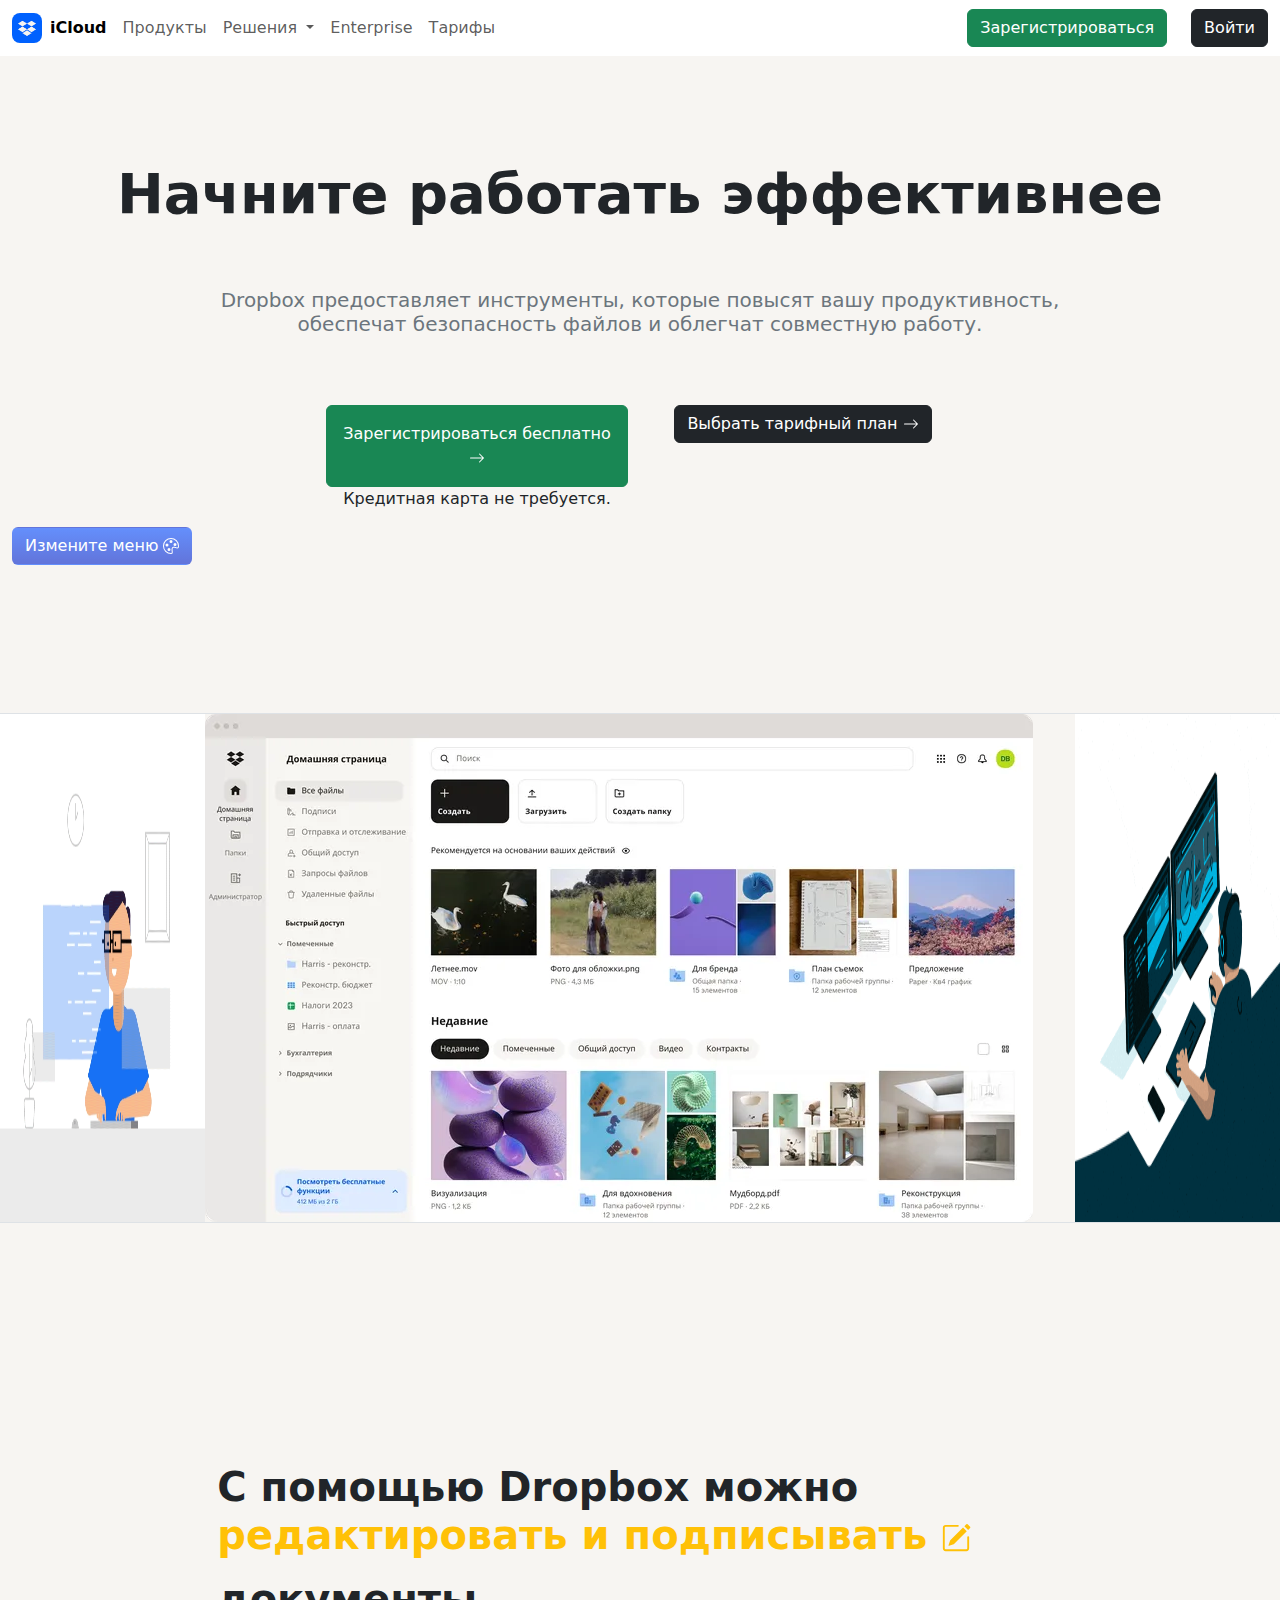
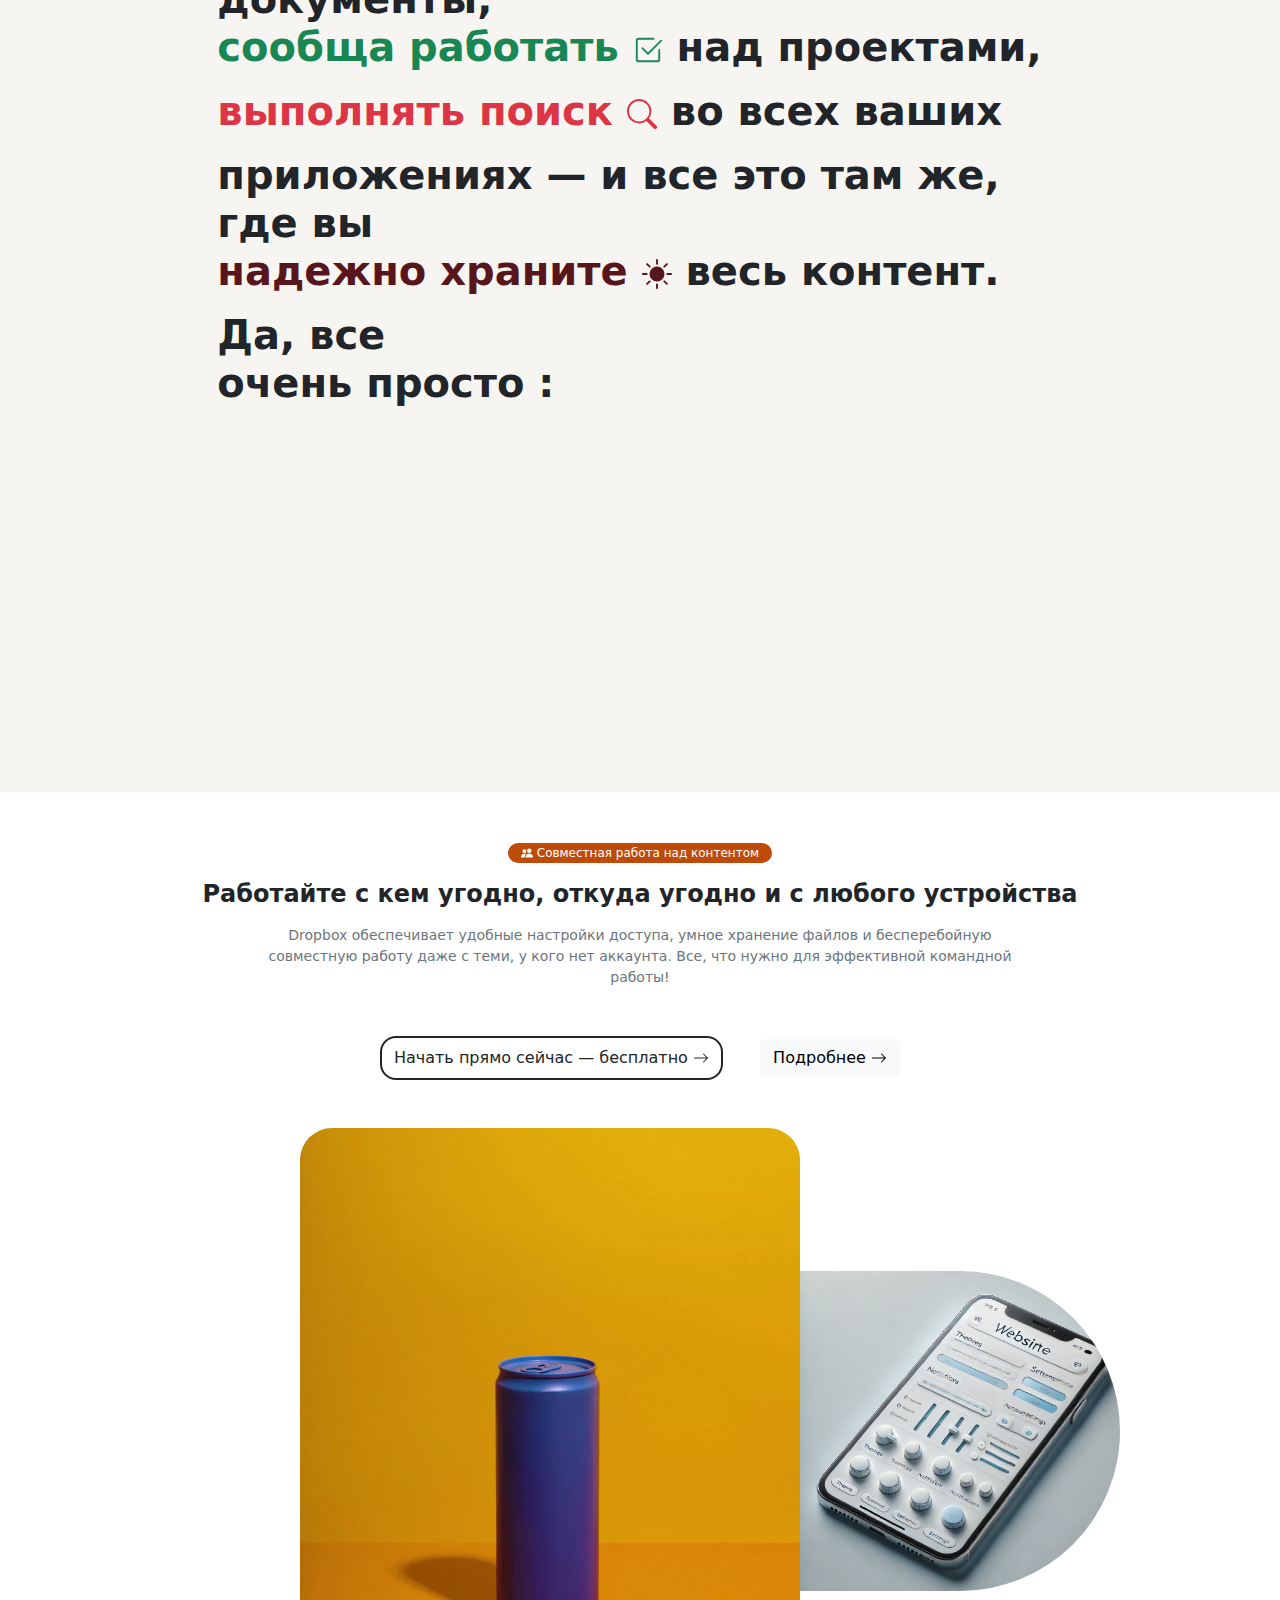
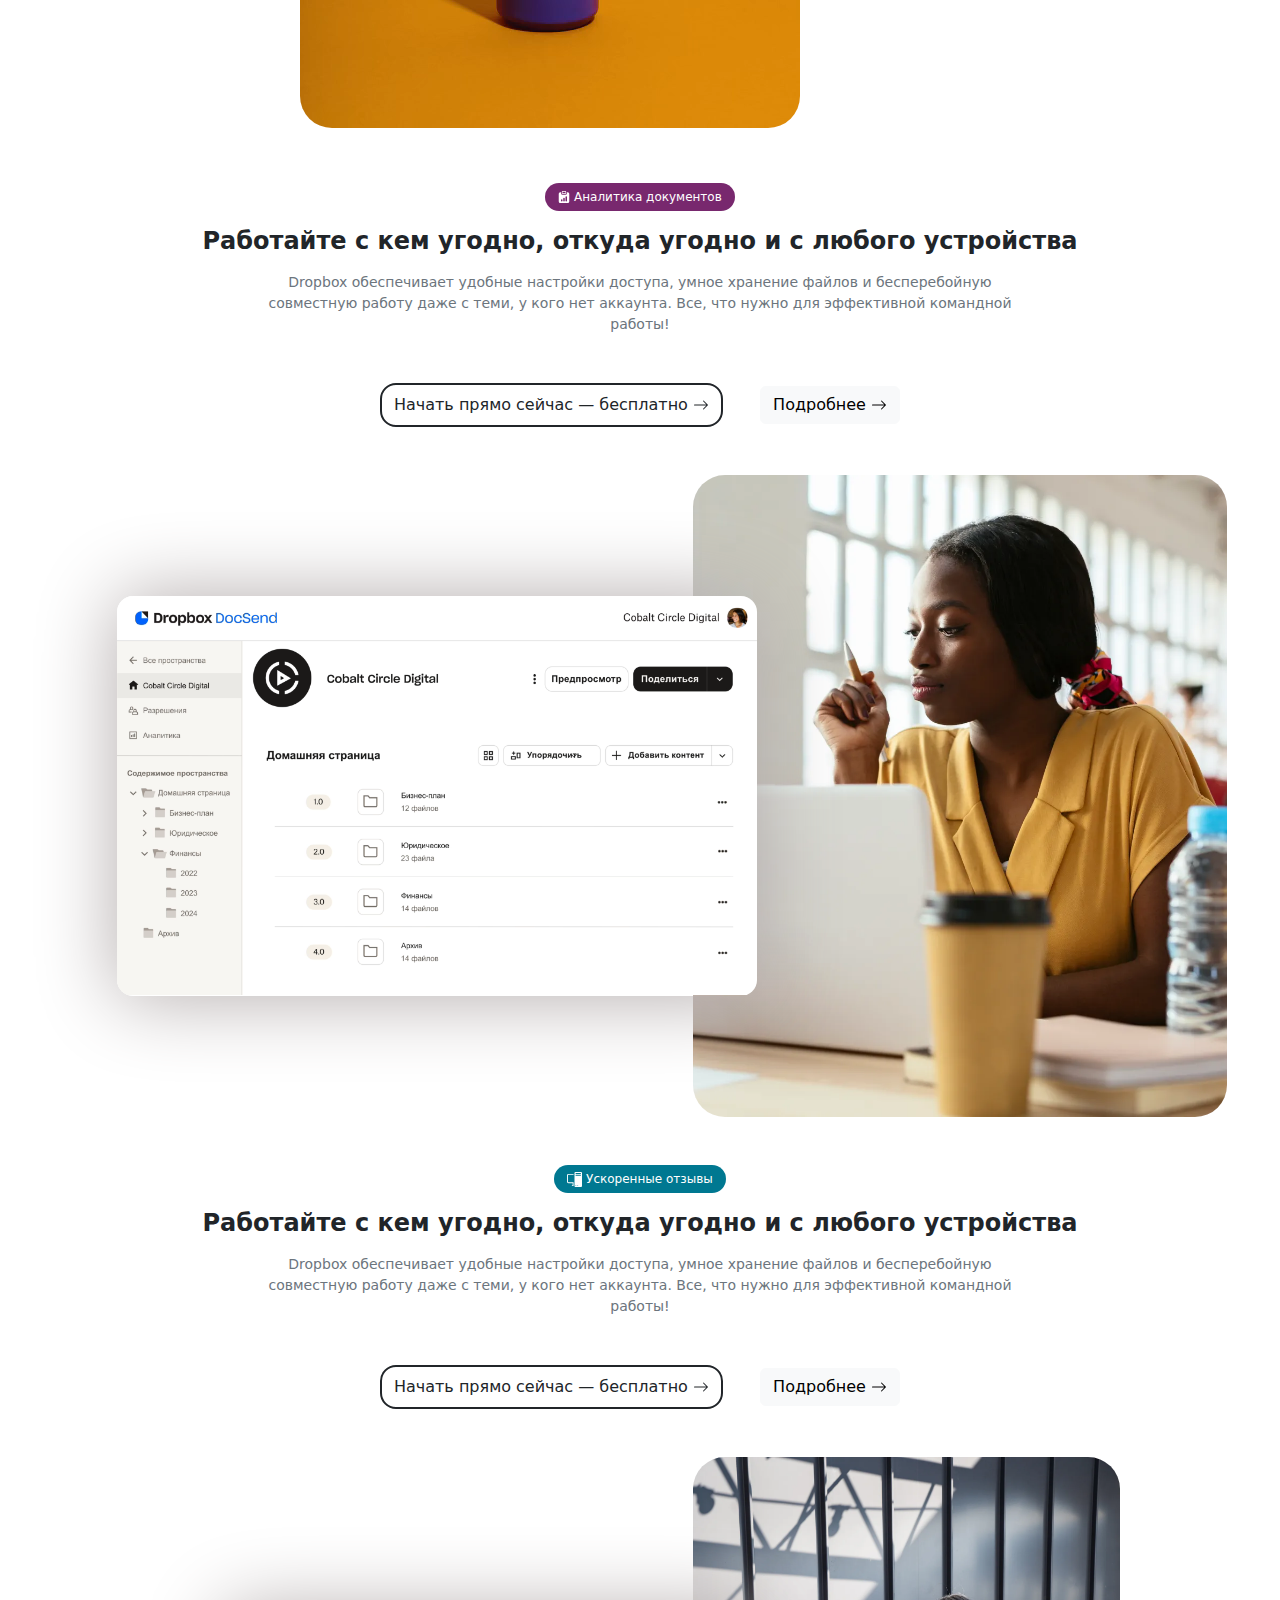
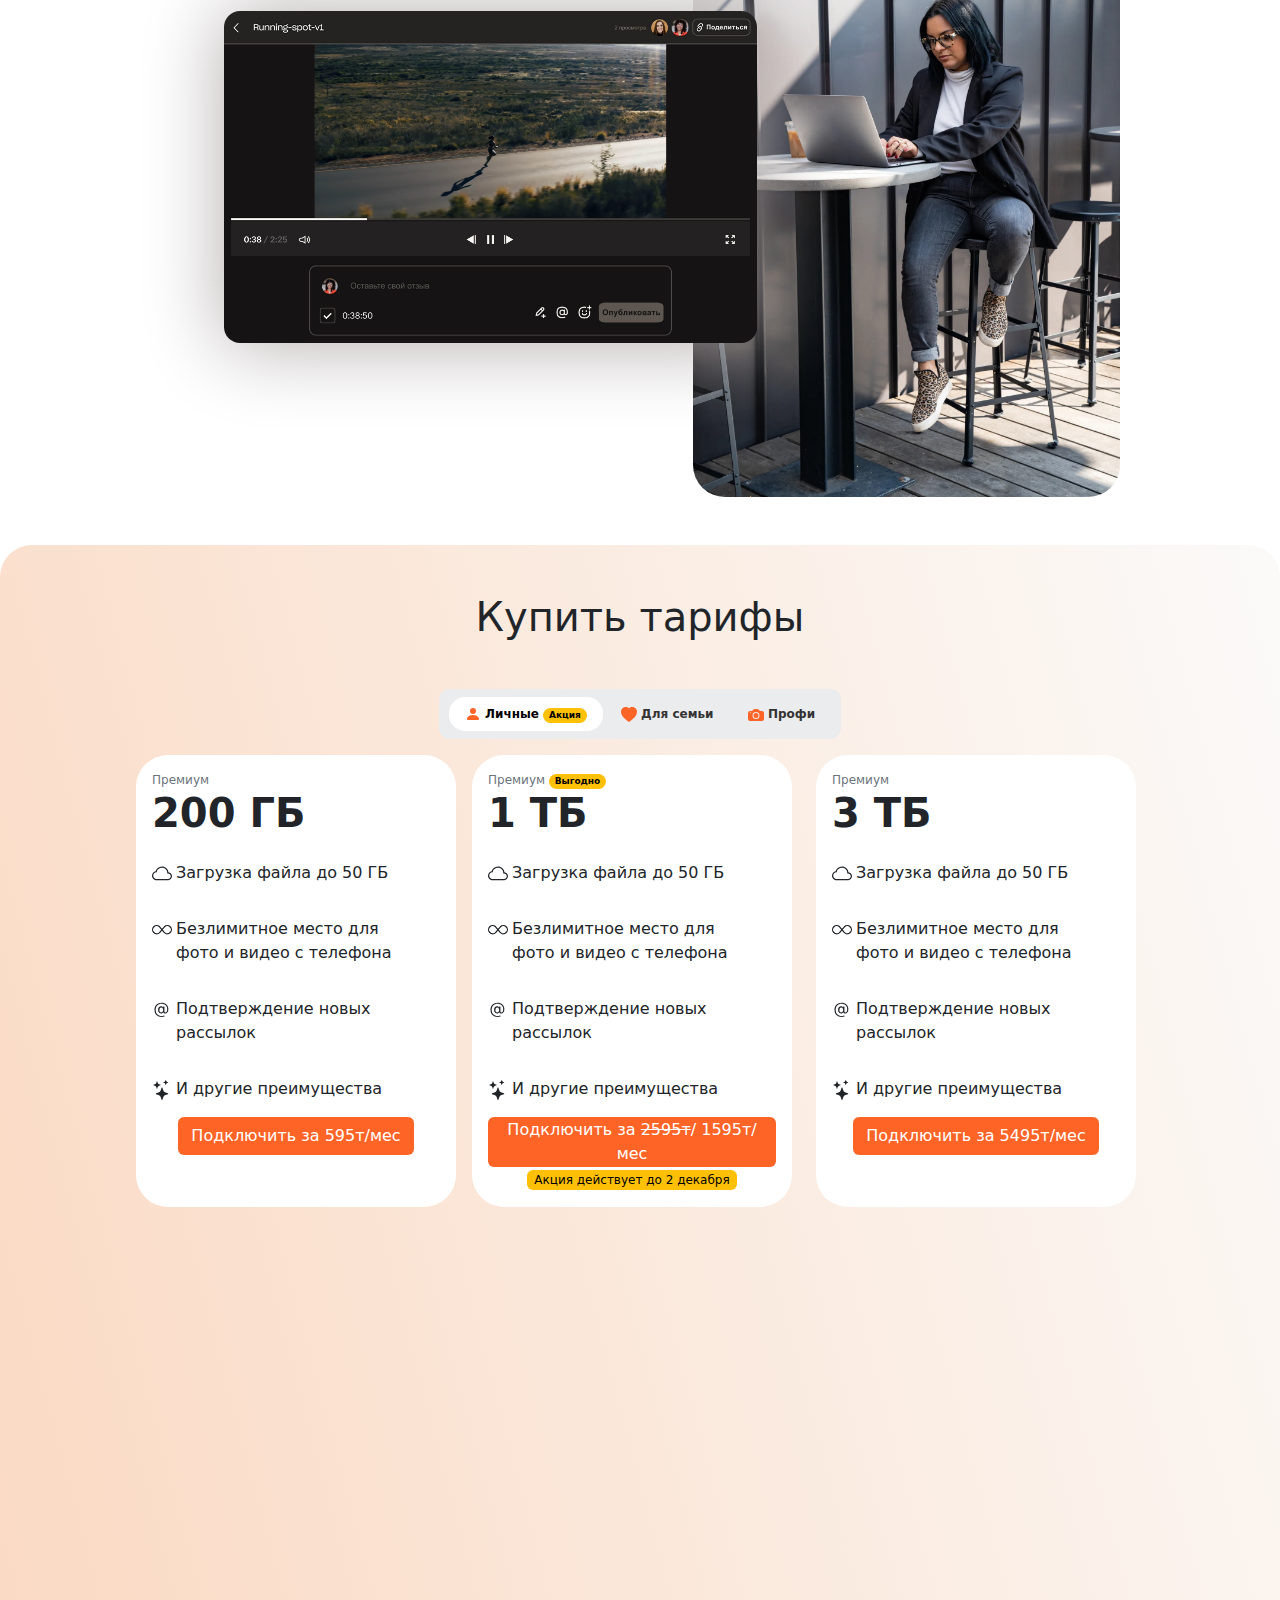
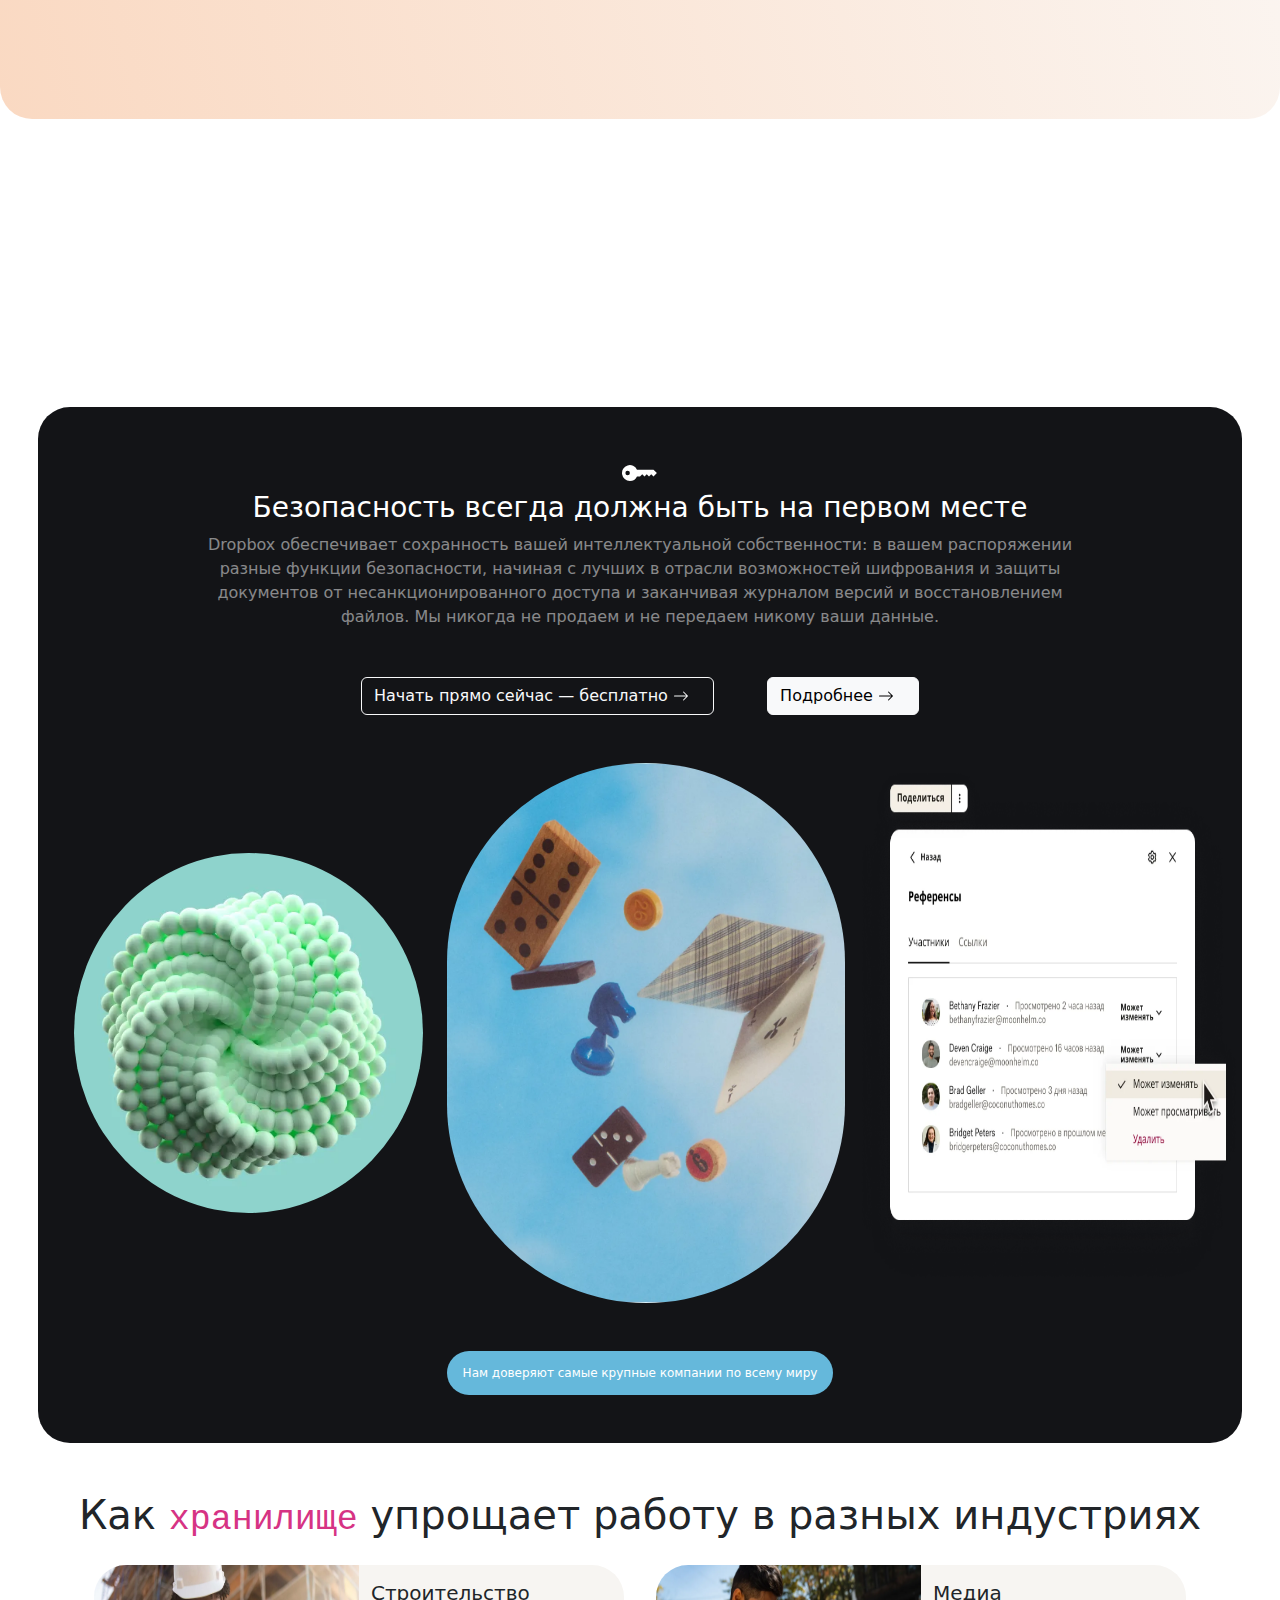
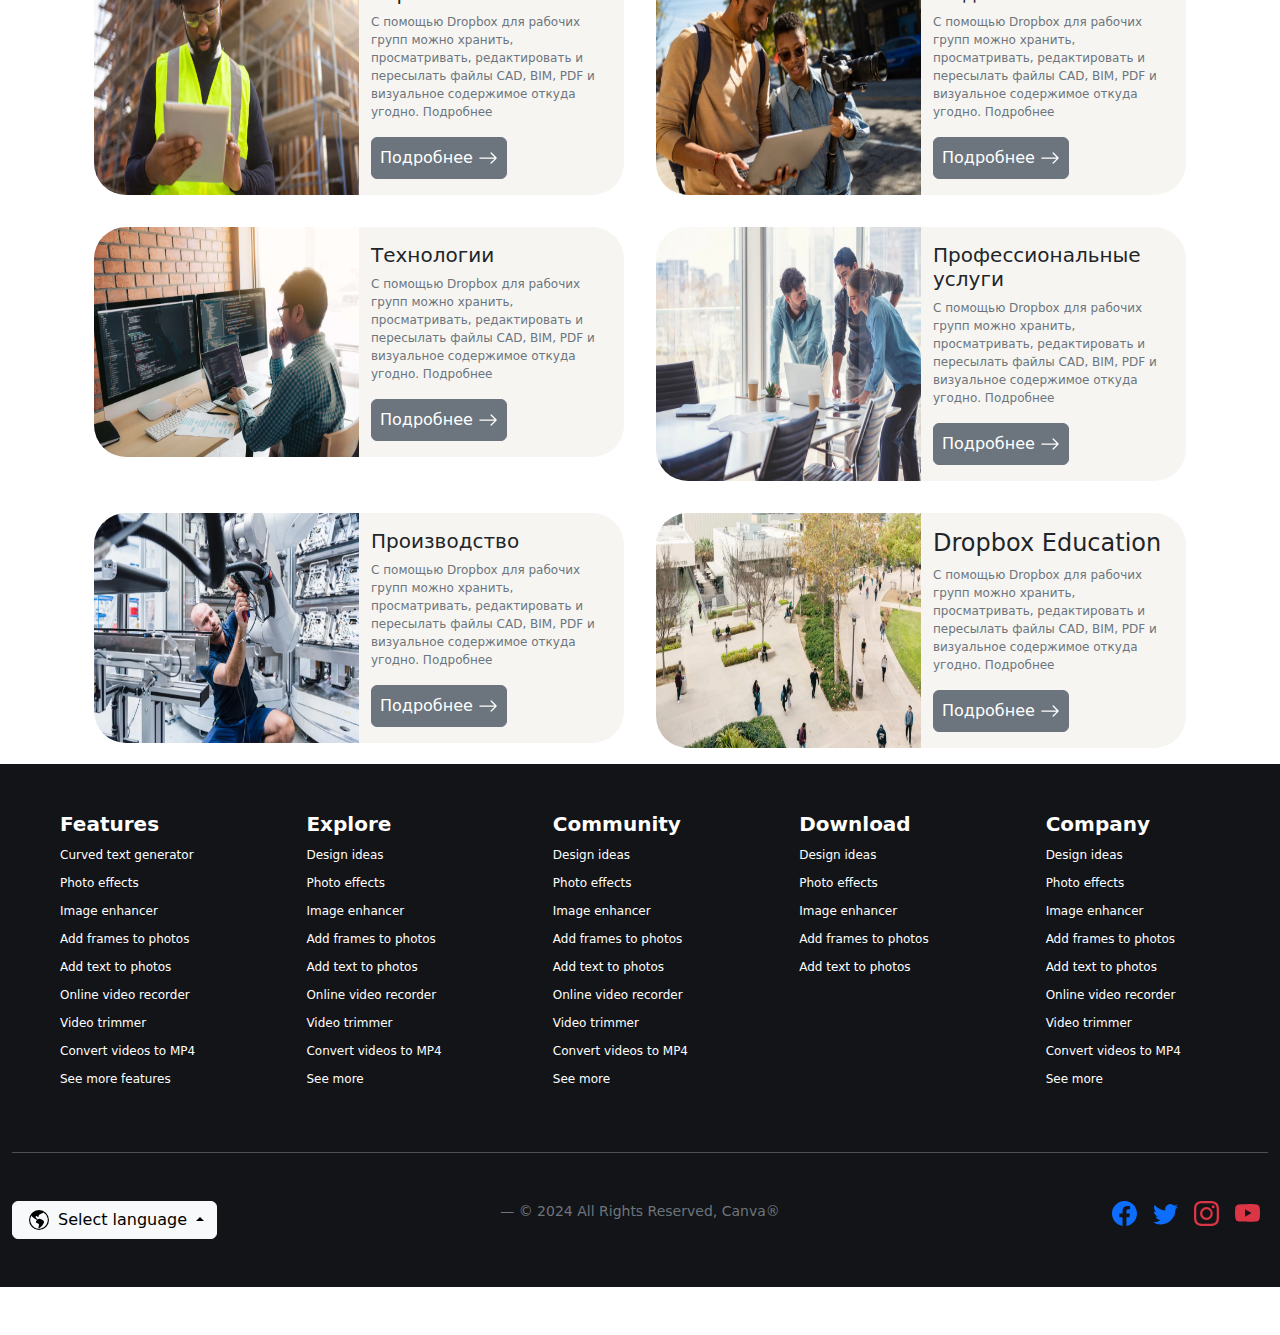
==== commit cb5bd41c: "Small changes" ====
--- a/index.html
+++ b/index.html
@@ -19,7 +19,7 @@
       <nav class="navbar navbar-expand-lg " id="changeBg">
         <div class="container-fluid">
           <img
-            src="../img/cloud2.png"
+            src="./img/cloud2.png"
             alt="Logo"
             width="30"
             height="30"
@@ -123,7 +123,7 @@
                           <div class="valid-feedback">Looks good!</div>
                           <div class="invalid-feedback">Пожалуйста, введите пароль.</div>
                         </div>
-                        <a href="/cloud.html">
+                        <a href="./cloud.html">
                           <div class="col-10 mx-5 mb-5 mt-3 d-grid">
                             <button class="btn btn-success" type="button"> Отправить</button>
                           </div>
@@ -177,7 +177,7 @@
                           <div class="valid-feedback">Looks good!</div>
                           <div class="invalid-feedback">Пожалуйста, введите пароль.</div>
                         </div>
-                        <a href="/cloud.html">
+                        <a href="./cloud.html">
                           <div class="col-10 mx-5 mb-5 mt-3 d-grid">
                             <button class="btn btn-success" type="button"> Отправить</button>
                           </div>
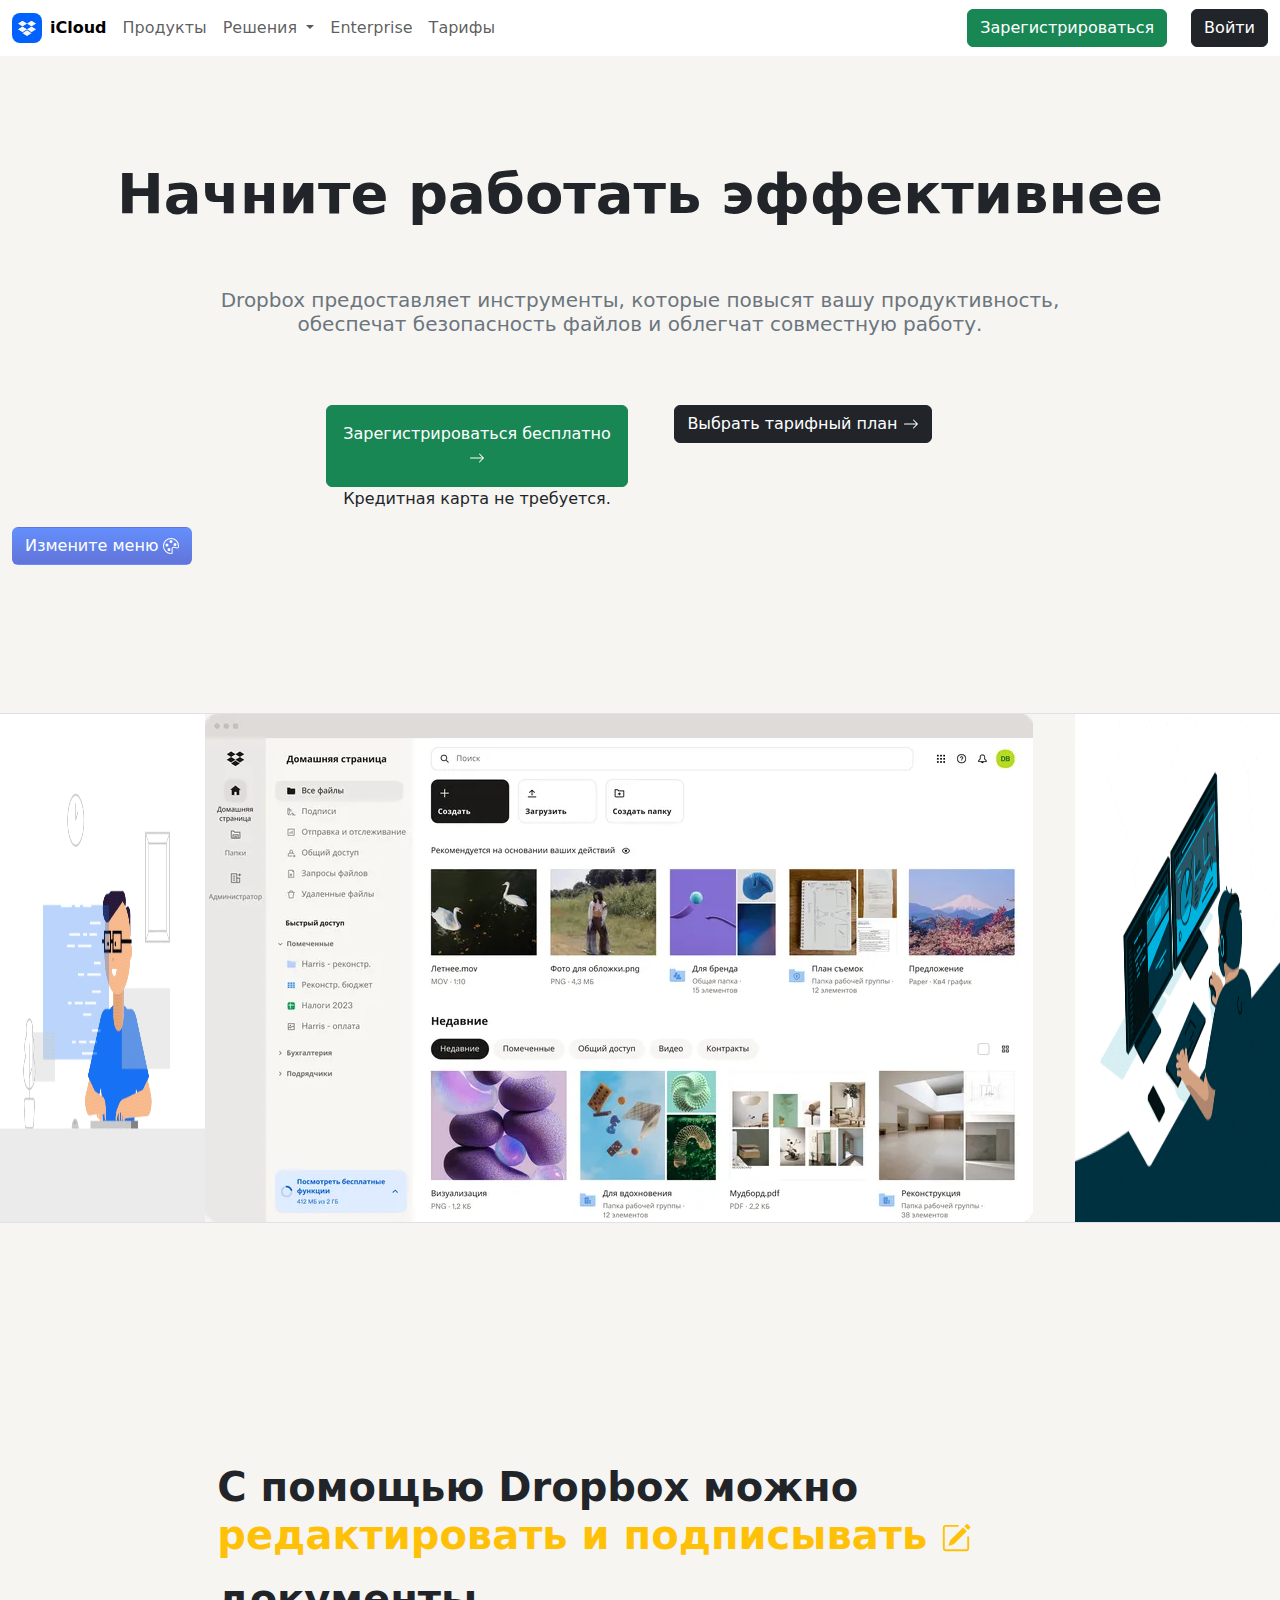
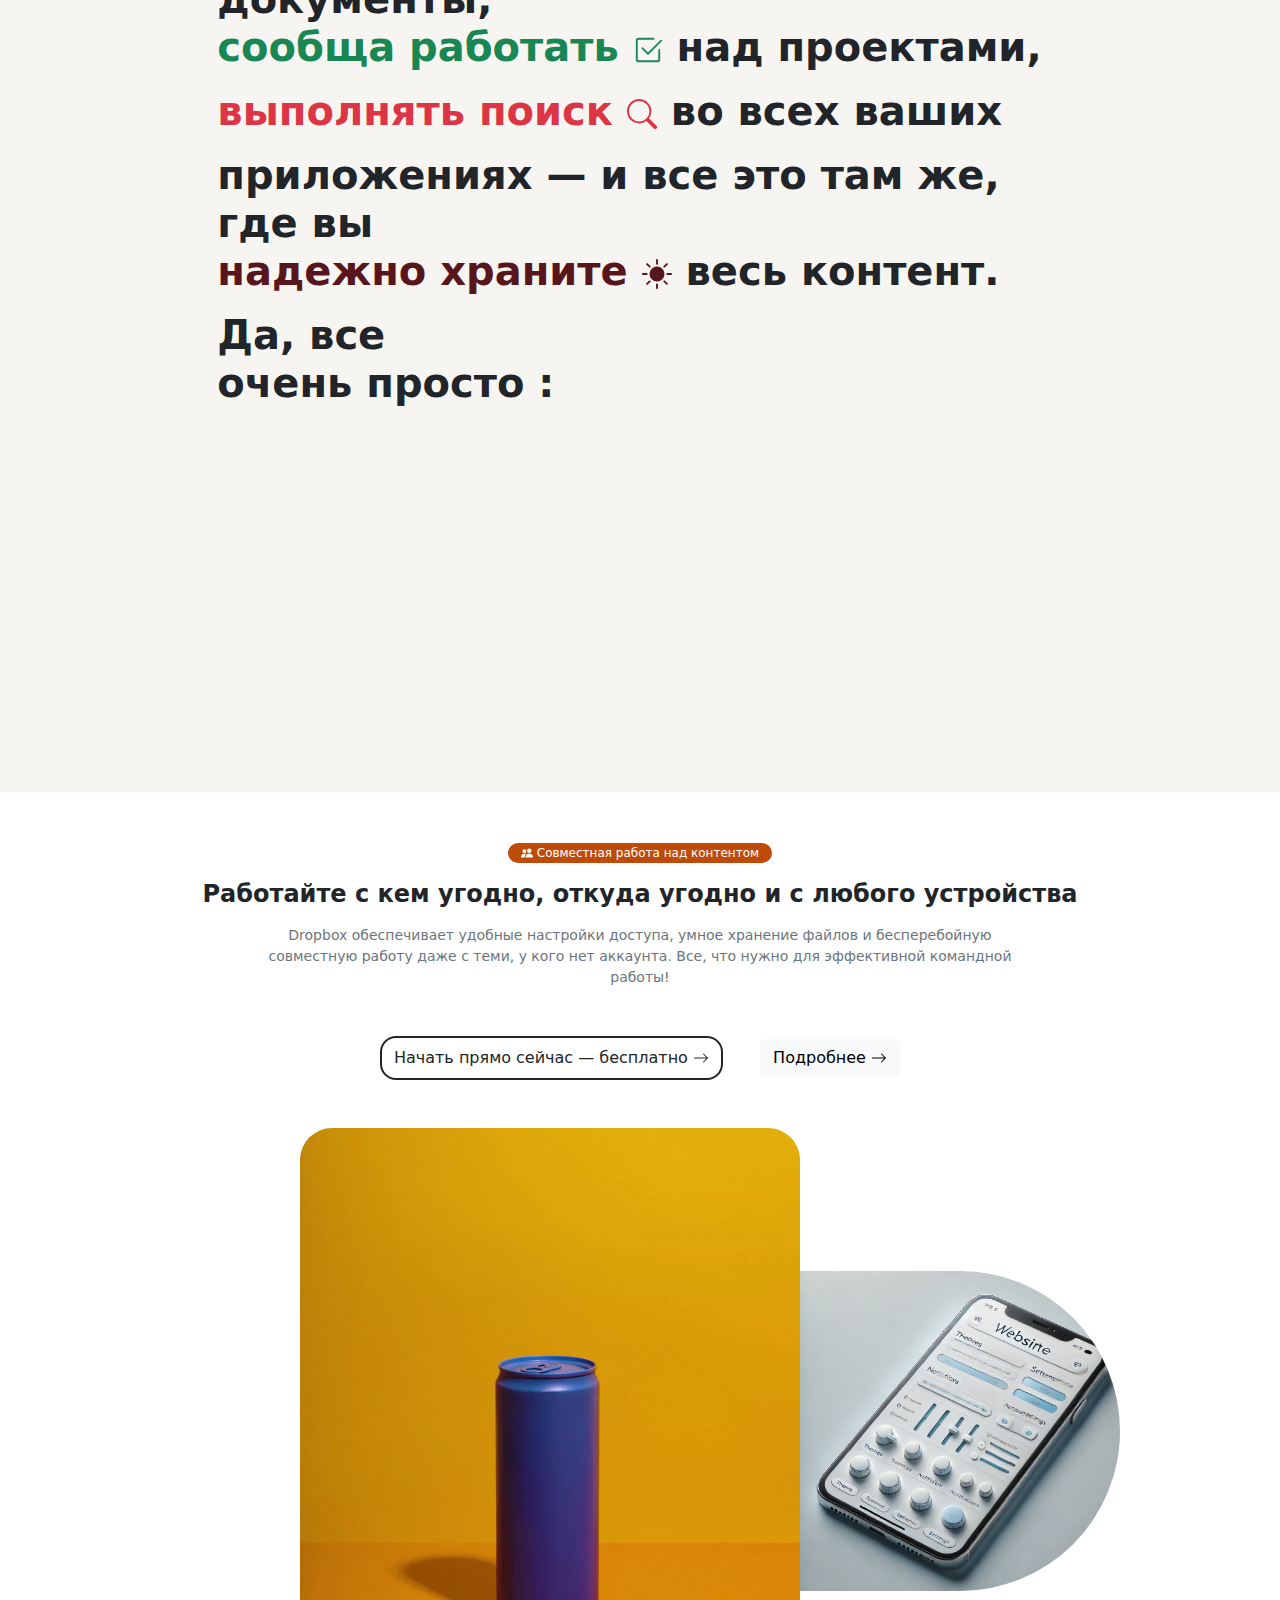
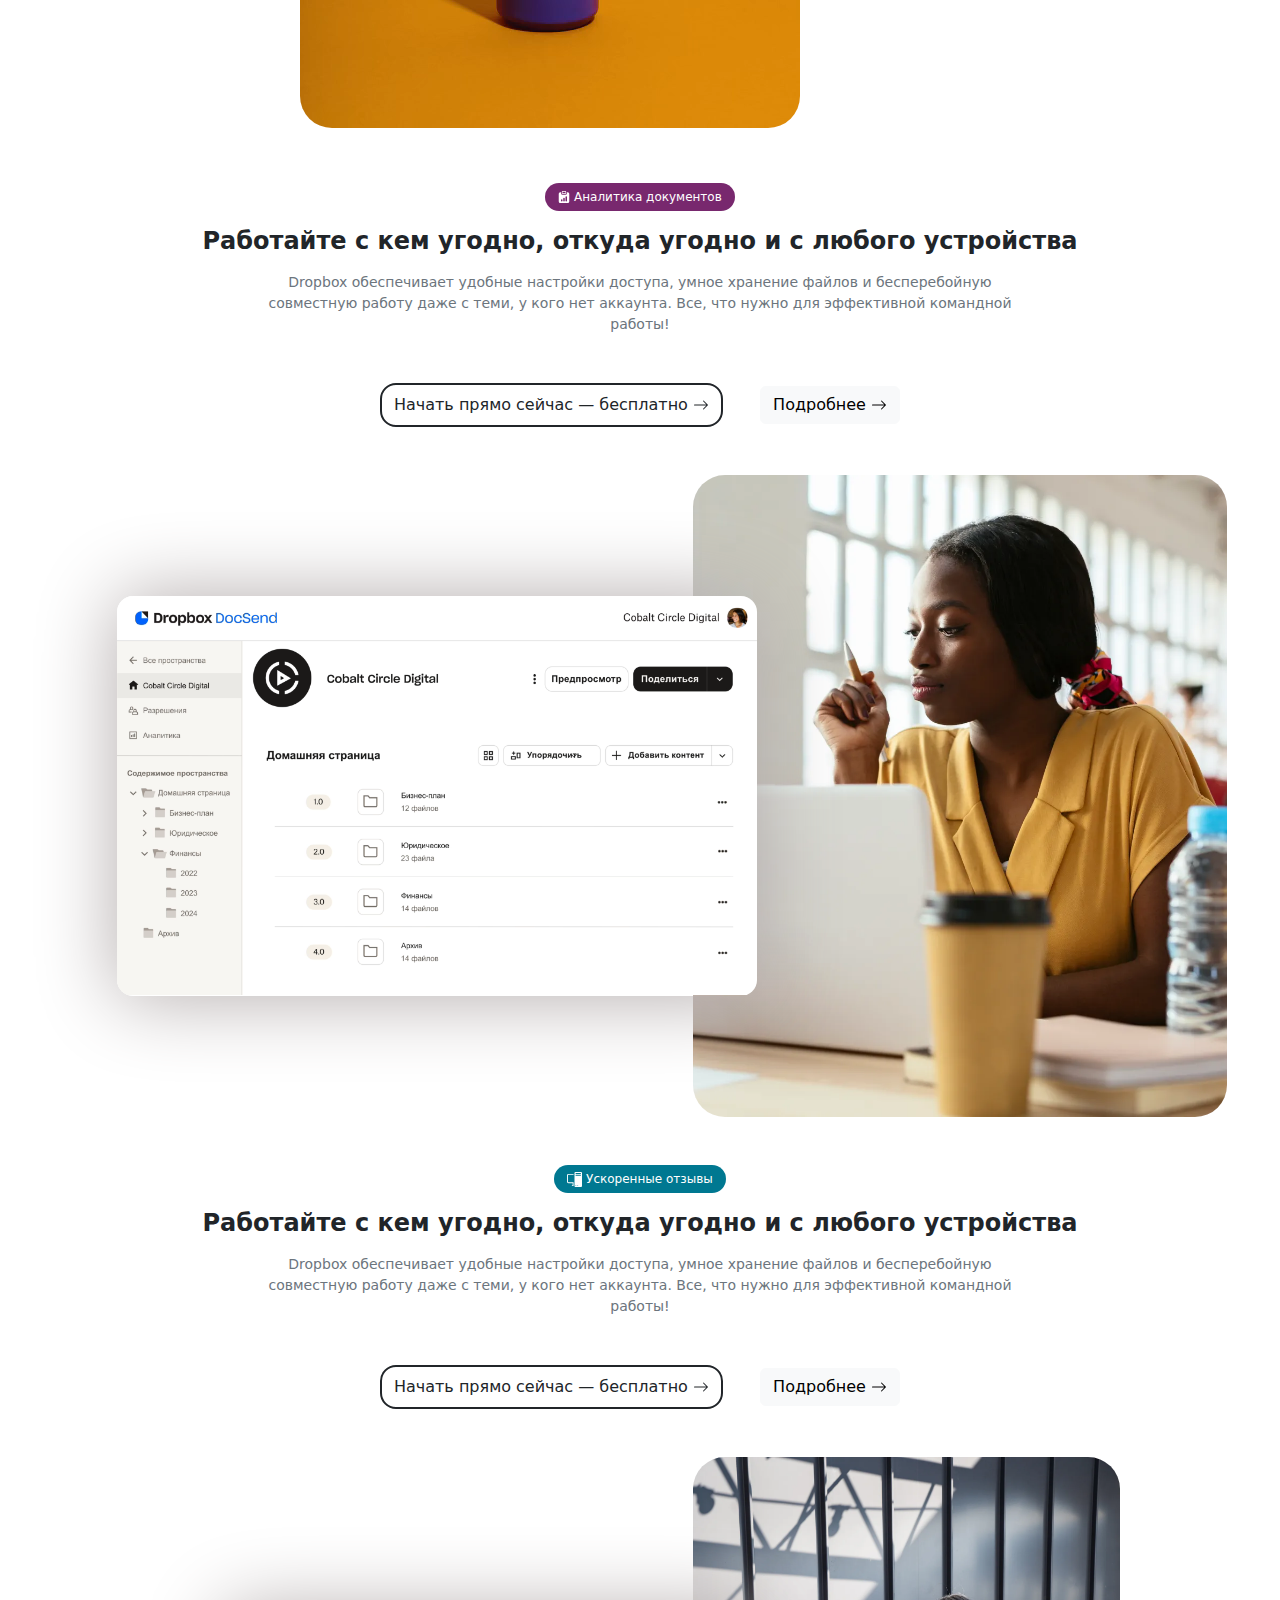
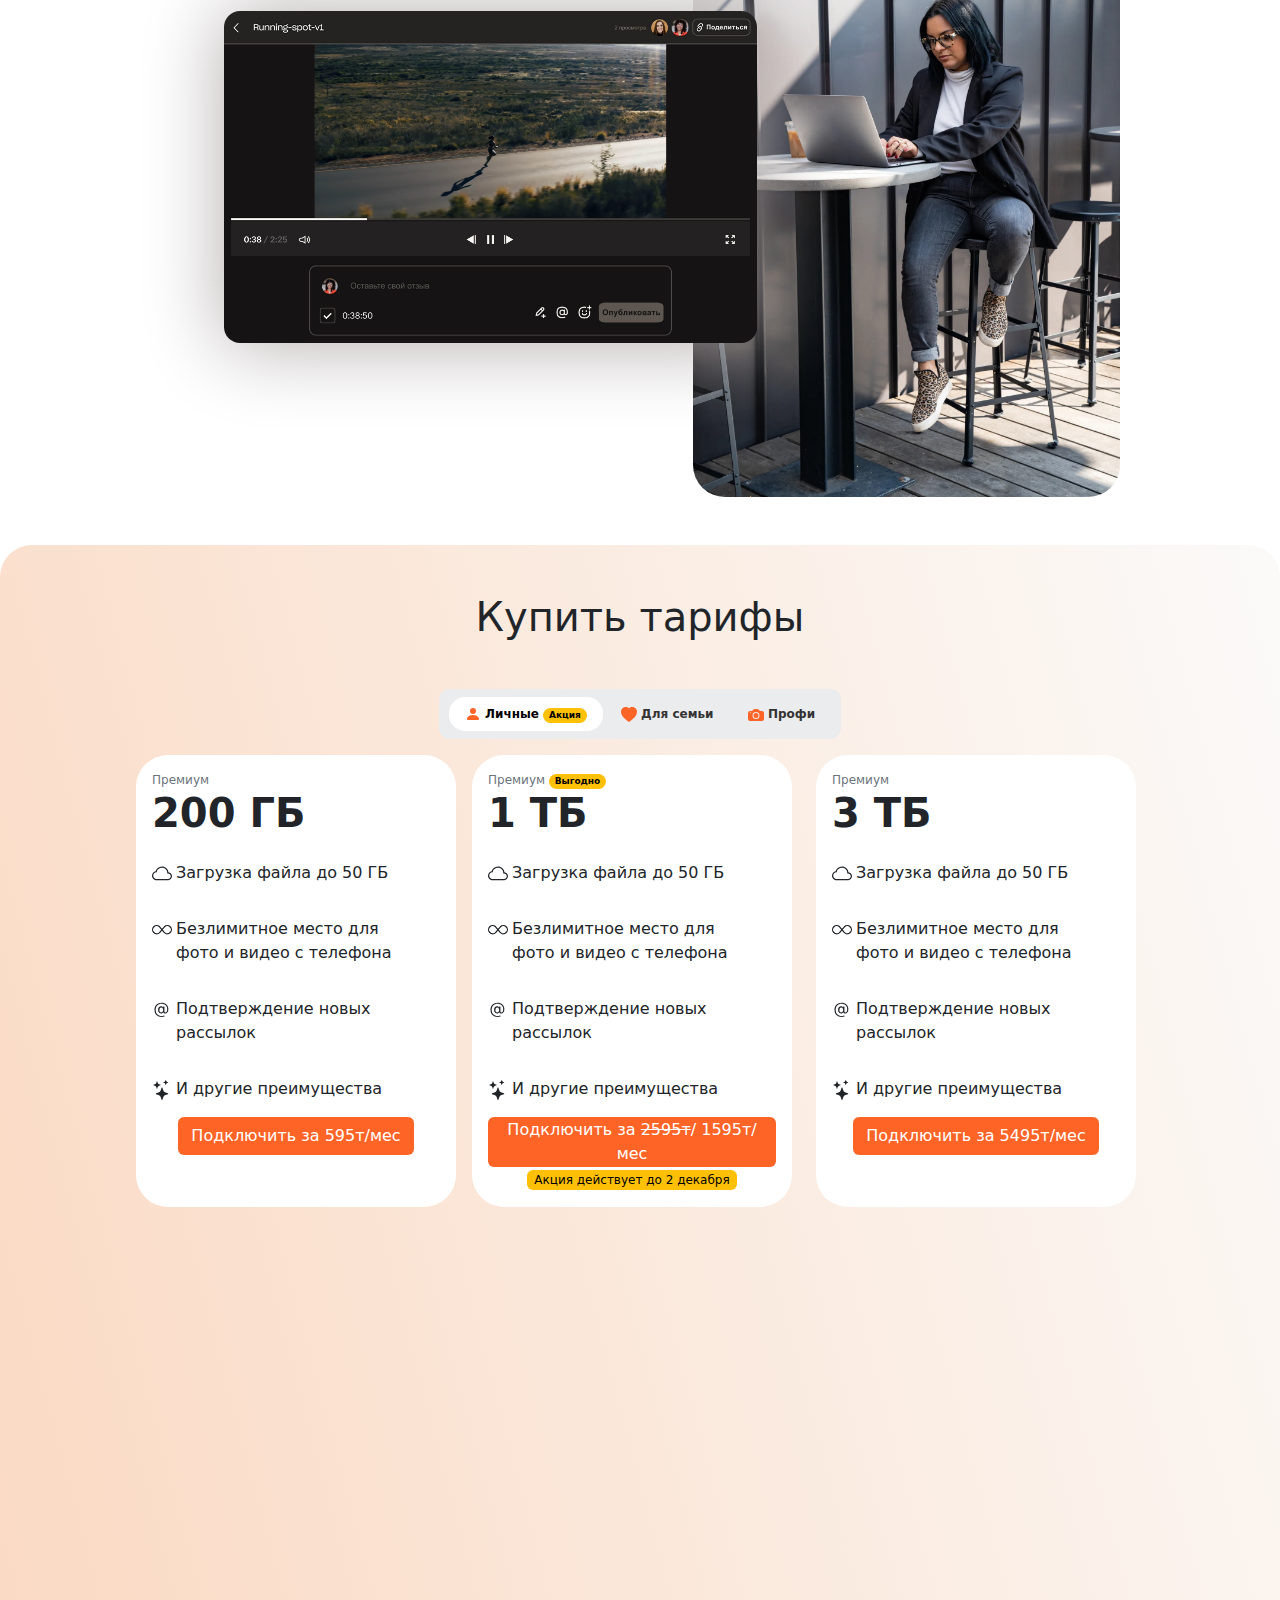
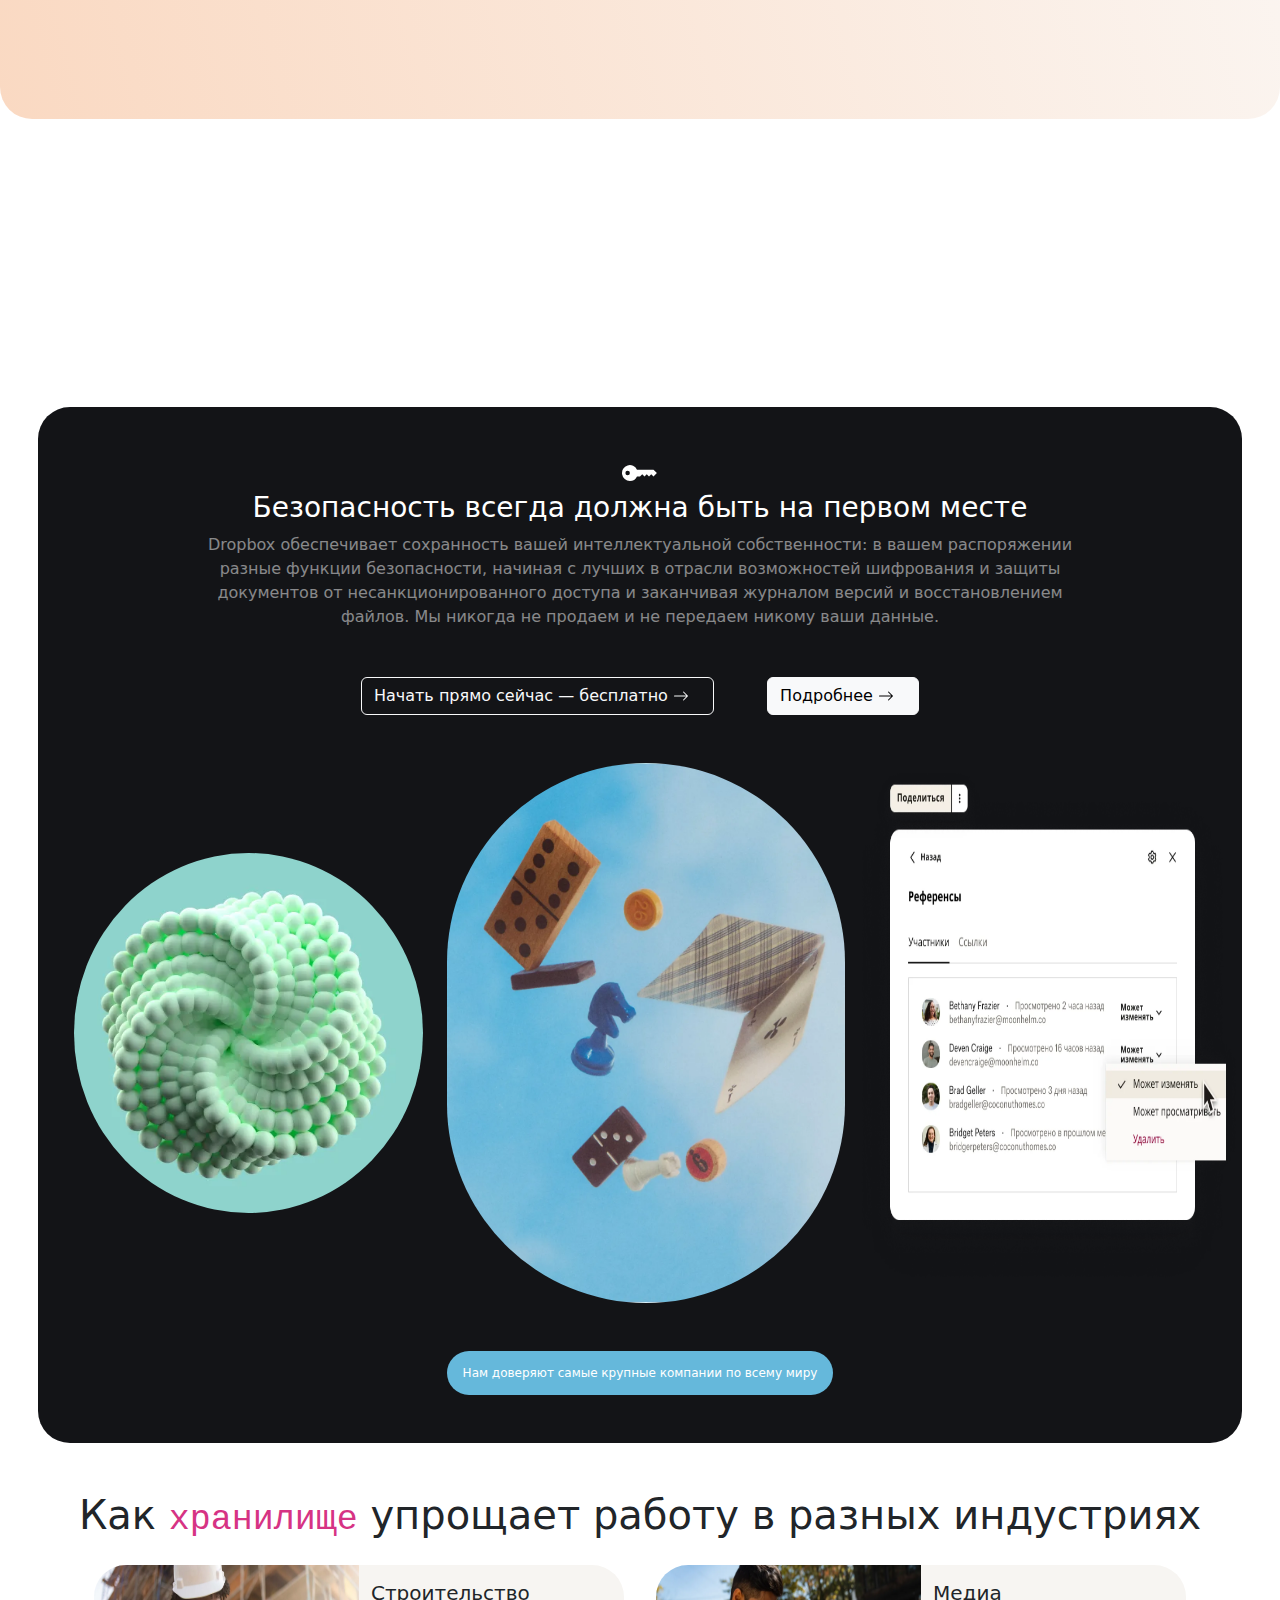
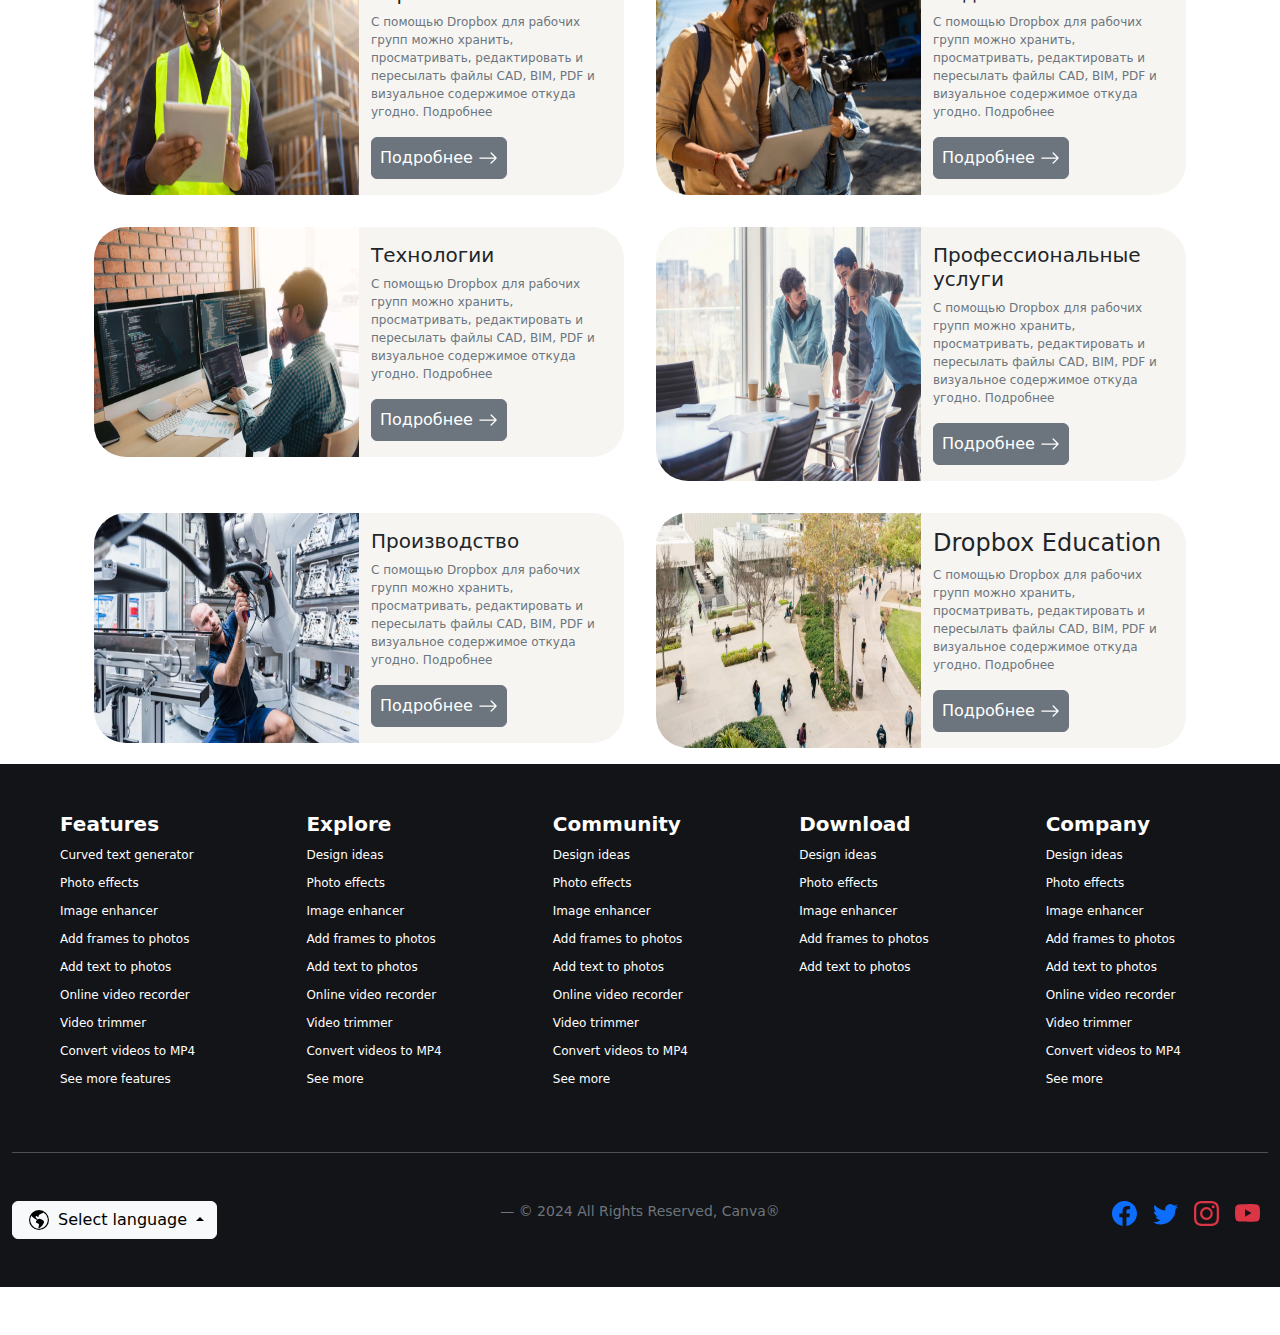
==== commit 230ce5fd: "Complete website update" ====
--- a/index.html
+++ b/index.html
@@ -2217,6 +2217,6 @@
       integrity="sha384-YvpcrYf0tY3lHB60NNkmXc5s9fDVZLESaAA55NDzOxhy9GkcIdslK1eN7N6jIeHz"
       crossorigin="anonymous"
     ></script>
-    <script src="/js/jsForIcloud.js"></script>
+    <script src="./js/jsForIcloud.js"></script>
   </body>
 </html>
